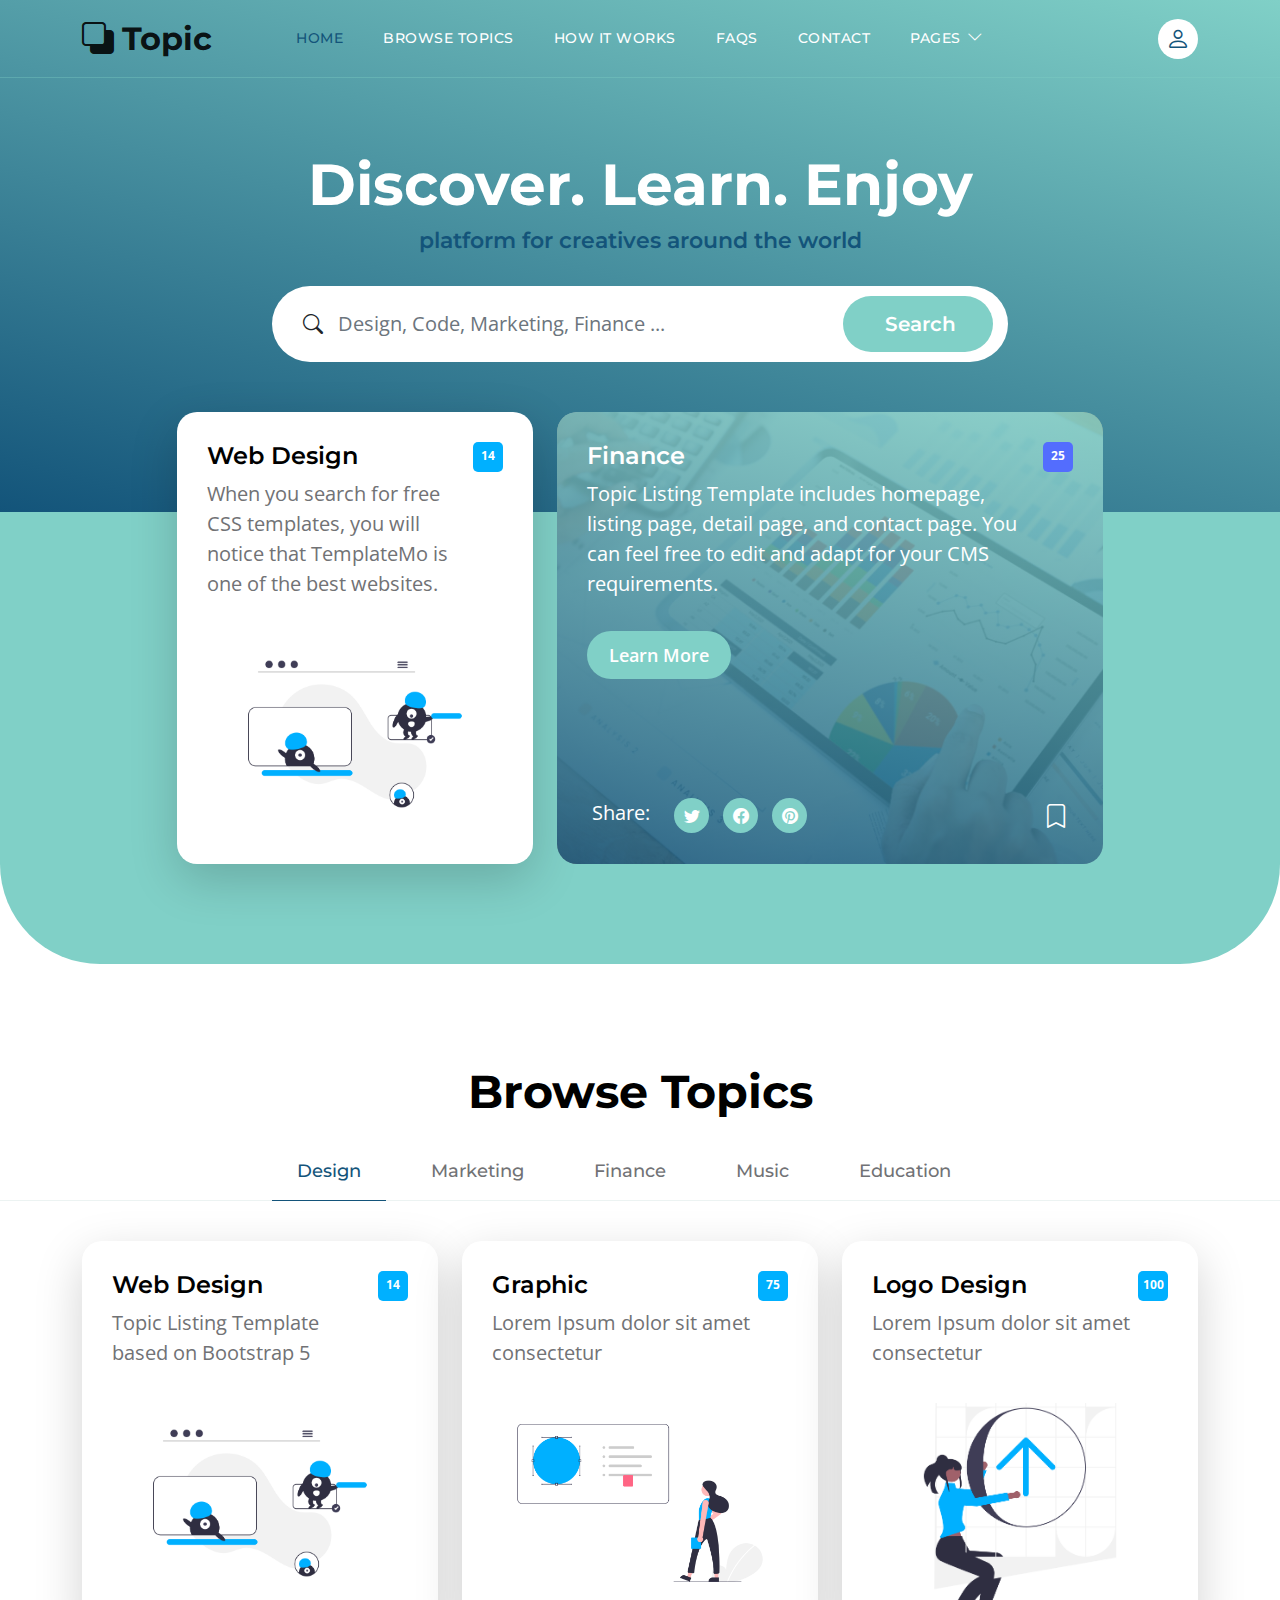
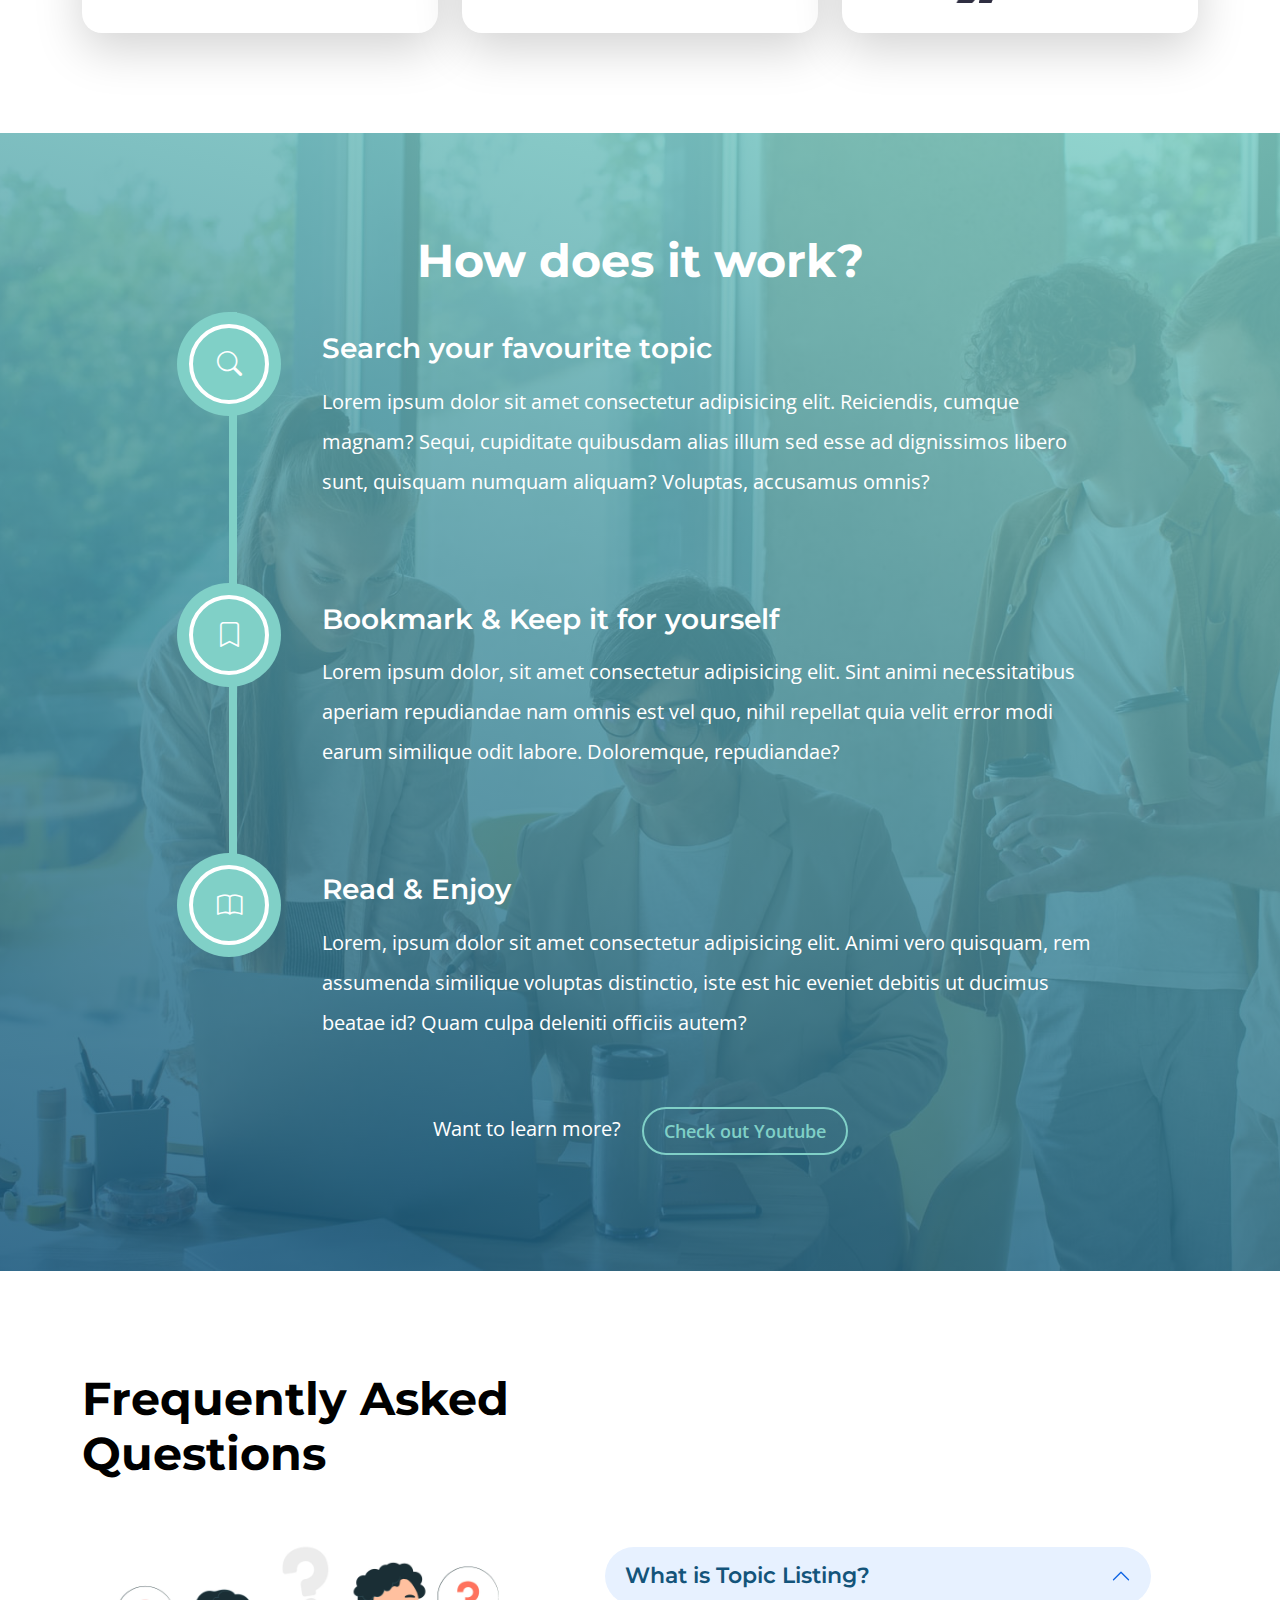
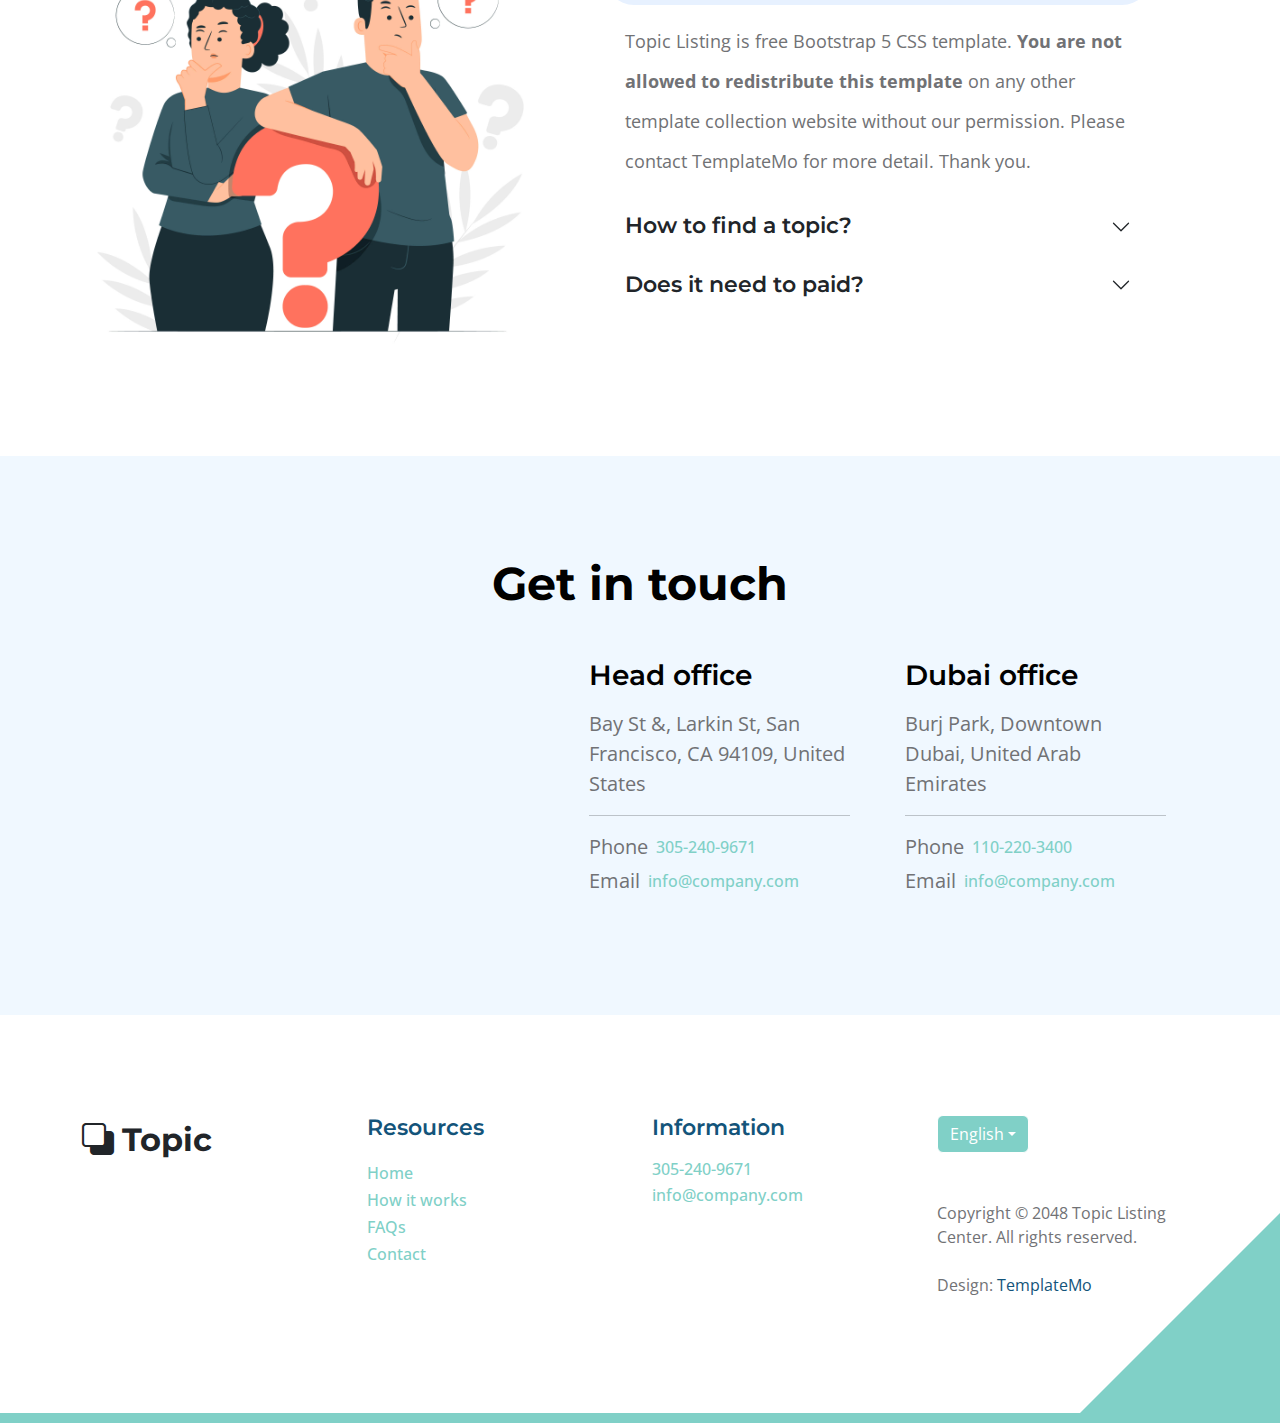
==== files/index.html @ 242c5dce "Add files via upload" ====
<!doctype html>
<html lang="en">
    <head>
        <meta charset="utf-8">
        <meta name="viewport" content="width=device-width, initial-scale=1">

        <meta name="description" content="">
        <meta name="author" content="">

        <title>Topic Listing Bootstrap 5 Template</title>

        <!-- CSS FILES -->        
        <link rel="preconnect" href="https://fonts.googleapis.com">
        
        <link rel="preconnect" href="https://fonts.gstatic.com" crossorigin>

        <link href="https://fonts.googleapis.com/css2?family=Montserrat:wght@500;600;700&family=Open+Sans&display=swap" rel="stylesheet">
                        
        <link href="css/bootstrap.min.css" rel="stylesheet">

        <link href="css/bootstrap-icons.css" rel="stylesheet">

        <link href="css/templatemo-topic-listing.css" rel="stylesheet">      
<!--

TemplateMo 590 topic listing

https://templatemo.com/tm-590-topic-listing

-->
    </head>
    
    <body id="top">

        <main>

            <nav class="navbar navbar-expand-lg">
                <div class="container">
                    <a class="navbar-brand" href="index.html">
                        <i class="bi-back"></i>
                        <span>Topic</span>
                    </a>

                    <div class="d-lg-none ms-auto me-4">
                        <a href="#top" class="navbar-icon bi-person smoothscroll"></a>
                    </div>
    
                    <button class="navbar-toggler" type="button" data-bs-toggle="collapse" data-bs-target="#navbarNav" aria-controls="navbarNav" aria-expanded="false" aria-label="Toggle navigation">
                        <span class="navbar-toggler-icon"></span>
                    </button>
    
                    <div class="collapse navbar-collapse" id="navbarNav">
                        <ul class="navbar-nav ms-lg-5 me-lg-auto">
                            <li class="nav-item">
                                <a class="nav-link click-scroll" href="#section_1">Home</a>
                            </li>

                            <li class="nav-item">
                                <a class="nav-link click-scroll" href="#section_2">Browse Topics</a>
                            </li>
    
                            <li class="nav-item">
                                <a class="nav-link click-scroll" href="#section_3">How it works</a>
                            </li>

                            <li class="nav-item">
                                <a class="nav-link click-scroll" href="#section_4">FAQs</a>
                            </li>
    
                            <li class="nav-item">
                                <a class="nav-link click-scroll" href="#section_5">Contact</a>
                            </li>

                            <li class="nav-item dropdown">
                                <a class="nav-link dropdown-toggle" href="#" id="navbarLightDropdownMenuLink" role="button" data-bs-toggle="dropdown" aria-expanded="false">Pages</a>

                                <ul class="dropdown-menu dropdown-menu-light" aria-labelledby="navbarLightDropdownMenuLink">
                                    <li><a class="dropdown-item" href="topics-listing.html">Topics Listing</a></li>

                                    <li><a class="dropdown-item" href="contact.html">Contact Form</a></li>
                                </ul>
                            </li>
                        </ul>

                        <div class="d-none d-lg-block">
                            <a href="#top" class="navbar-icon bi-person smoothscroll"></a>
                        </div>
                    </div>
                </div>
            </nav>
            

            <section class="hero-section d-flex justify-content-center align-items-center" id="section_1">
                <div class="container">
                    <div class="row">

                        <div class="col-lg-8 col-12 mx-auto">
                            <h1 class="text-white text-center">Discover. Learn. Enjoy</h1>

                            <h6 class="text-center">platform for creatives around the world</h6>

                            <form method="get" class="custom-form mt-4 pt-2 mb-lg-0 mb-5" role="search">
                                <div class="input-group input-group-lg">
                                    <span class="input-group-text bi-search" id="basic-addon1">
                                        
                                    </span>

                                    <input name="keyword" type="search" class="form-control" id="keyword" placeholder="Design, Code, Marketing, Finance ..." aria-label="Search">

                                    <button type="submit" class="form-control">Search</button>
                                </div>
                            </form>
                        </div>

                    </div>
                </div>
            </section>


            <section class="featured-section">
                <div class="container">
                    <div class="row justify-content-center">

                        <div class="col-lg-4 col-12 mb-4 mb-lg-0">
                            <div class="custom-block bg-white shadow-lg">
                                <a href="topics-detail.html">
                                    <div class="d-flex">
                                        <div>
                                            <h5 class="mb-2">Web Design</h5>

                                            <p class="mb-0">When you search for free CSS templates, you will notice that TemplateMo is one of the best websites.</p>
                                        </div>

                                        <span class="badge bg-design rounded-pill ms-auto">14</span>
                                    </div>

                                    <img src="images/topics/undraw_Remote_design_team_re_urdx.png" class="custom-block-image img-fluid" alt="">
                                </a>
                            </div>
                        </div>

                        <div class="col-lg-6 col-12">
                            <div class="custom-block custom-block-overlay">
                                <div class="d-flex flex-column h-100">
                                    <img src="images/businesswoman-using-tablet-analysis.jpg" class="custom-block-image img-fluid" alt="">

                                    <div class="custom-block-overlay-text d-flex">
                                        <div>
                                            <h5 class="text-white mb-2">Finance</h5>

                                            <p class="text-white">Topic Listing Template includes homepage, listing page, detail page, and contact page. You can feel free to edit and adapt for your CMS requirements.</p>

                                            <a href="topics-detail.html" class="btn custom-btn mt-2 mt-lg-3">Learn More</a>
                                        </div>

                                        <span class="badge bg-finance rounded-pill ms-auto">25</span>
                                    </div>

                                    <div class="social-share d-flex">
                                        <p class="text-white me-4">Share:</p>

                                        <ul class="social-icon">
                                            <li class="social-icon-item">
                                                <a href="#" class="social-icon-link bi-twitter"></a>
                                            </li>

                                            <li class="social-icon-item">
                                                <a href="#" class="social-icon-link bi-facebook"></a>
                                            </li>

                                            <li class="social-icon-item">
                                                <a href="#" class="social-icon-link bi-pinterest"></a>
                                            </li>
                                        </ul>

                                        <a href="#" class="custom-icon bi-bookmark ms-auto"></a>
                                    </div>

                                    <div class="section-overlay"></div>
                                </div>
                            </div>
                        </div>

                    </div>
                </div>
            </section>


            <section class="explore-section section-padding" id="section_2">
                <div class="container">
                    <div class="row">

                        <div class="col-12 text-center">
                            <h2 class="mb-4">Browse Topics</h1>
                        </div>

                    </div>
                </div>

                <div class="container-fluid">
                    <div class="row">
                        <ul class="nav nav-tabs" id="myTab" role="tablist">
                            <li class="nav-item" role="presentation">
                                <button class="nav-link active" id="design-tab" data-bs-toggle="tab" data-bs-target="#design-tab-pane" type="button" role="tab" aria-controls="design-tab-pane" aria-selected="true">Design</button>
                            </li>

                            <li class="nav-item" role="presentation">
                                <button class="nav-link" id="marketing-tab" data-bs-toggle="tab" data-bs-target="#marketing-tab-pane" type="button" role="tab" aria-controls="marketing-tab-pane" aria-selected="false">Marketing</button>
                            </li>

                            <li class="nav-item" role="presentation">
                                <button class="nav-link" id="finance-tab" data-bs-toggle="tab" data-bs-target="#finance-tab-pane" type="button" role="tab" aria-controls="finance-tab-pane" aria-selected="false">Finance</button>
                            </li>

                            <li class="nav-item" role="presentation">
                                <button class="nav-link" id="music-tab" data-bs-toggle="tab" data-bs-target="#music-tab-pane" type="button" role="tab" aria-controls="music-tab-pane" aria-selected="false">Music</button>
                            </li>

                            <li class="nav-item" role="presentation">
                                <button class="nav-link" id="education-tab" data-bs-toggle="tab" data-bs-target="#education-tab-pane" type="button" role="tab" aria-controls="education-tab-pane" aria-selected="false">Education</button>
                            </li>
                        </ul>
                    </div>
                </div>

                <div class="container">
                    <div class="row">

                        <div class="col-12">
                            <div class="tab-content" id="myTabContent">
                                <div class="tab-pane fade show active" id="design-tab-pane" role="tabpanel" aria-labelledby="design-tab" tabindex="0">
                                    <div class="row">
                                        <div class="col-lg-4 col-md-6 col-12 mb-4 mb-lg-0">
                                            <div class="custom-block bg-white shadow-lg">
                                                <a href="topics-detail.html">
                                                    <div class="d-flex">
                                                        <div>
                                                            <h5 class="mb-2">Web Design</h5>

                                                            <p class="mb-0">Topic Listing Template based on Bootstrap 5</p>
                                                        </div>

                                                        <span class="badge bg-design rounded-pill ms-auto">14</span>
                                                    </div>

                                                    <img src="images/topics/undraw_Remote_design_team_re_urdx.png" class="custom-block-image img-fluid" alt="">
                                                </a>
                                            </div>
                                        </div>

                                        <div class="col-lg-4 col-md-6 col-12 mb-4 mb-lg-0">
                                            <div class="custom-block bg-white shadow-lg">
                                                <a href="topics-detail.html">
                                                    <div class="d-flex">
                                                        <div>
                                                            <h5 class="mb-2">Graphic</h5>

                                                                <p class="mb-0">Lorem Ipsum dolor sit amet consectetur</p>
                                                        </div>

                                                        <span class="badge bg-design rounded-pill ms-auto">75</span>
                                                    </div>

                                                    <img src="images/topics/undraw_Redesign_feedback_re_jvm0.png" class="custom-block-image img-fluid" alt="">
                                                </a>
                                            </div>
                                        </div>

                                        <div class="col-lg-4 col-md-6 col-12">
                                            <div class="custom-block bg-white shadow-lg">
                                                <a href="topics-detail.html">
                                                    <div class="d-flex">
                                                        <div>
                                                            <h5 class="mb-2">Logo Design</h5>

                                                                <p class="mb-0">Lorem Ipsum dolor sit amet consectetur</p>
                                                        </div>

                                                        <span class="badge bg-design rounded-pill ms-auto">100</span>
                                                    </div>

                                                    <img src="images/topics/colleagues-working-cozy-office-medium-shot.png" class="custom-block-image img-fluid" alt="">
                                                </a>
                                            </div>
                                        </div>
                                    </div>
                                </div>

                                <div class="tab-pane fade" id="marketing-tab-pane" role="tabpanel" aria-labelledby="marketing-tab" tabindex="0">
                                    <div class="row">
                                        <div class="col-lg-4 col-md-6 col-12 mb-4 mb-lg-3">
                                                <div class="custom-block bg-white shadow-lg">
                                                    <a href="topics-detail.html">
                                                        <div class="d-flex">
                                                            <div>
                                                                <h5 class="mb-2">Advertising</h5>

                                                                <p class="mb-0">Lorem Ipsum dolor sit amet consectetur</p>
                                                            </div>

                                                            <span class="badge bg-advertising rounded-pill ms-auto">30</span>
                                                        </div>

                                                        <img src="images/topics/undraw_online_ad_re_ol62.png" class="custom-block-image img-fluid" alt="">
                                                    </a>
                                                </div>
                                            </div>

                                            <div class="col-lg-4 col-md-6 col-12 mb-4 mb-lg-3">
                                                <div class="custom-block bg-white shadow-lg">
                                                    <a href="topics-detail.html">
                                                        <div class="d-flex">
                                                            <div>
                                                                <h5 class="mb-2">Video Content</h5>

                                                                <p class="mb-0">Lorem Ipsum dolor sit amet consectetur</p>
                                                            </div>

                                                            <span class="badge bg-advertising rounded-pill ms-auto">65</span>
                                                        </div>

                                                        <img src="images/topics/undraw_Group_video_re_btu7.png" class="custom-block-image img-fluid" alt="">
                                                    </a>
                                                </div>
                                            </div>

                                            <div class="col-lg-4 col-md-6 col-12">
                                                <div class="custom-block bg-white shadow-lg">
                                                    <a href="topics-detail.html">
                                                        <div class="d-flex">
                                                            <div>
                                                                <h5 class="mb-2">Viral Tweet</h5>

                                                                <p class="mb-0">Lorem Ipsum dolor sit amet consectetur</p>
                                                            </div>

                                                            <span class="badge bg-advertising rounded-pill ms-auto">50</span>
                                                        </div>

                                                        <img src="images/topics/undraw_viral_tweet_gndb.png" class="custom-block-image img-fluid" alt="">
                                                    </a>
                                                </div>
                                            </div>
                                        </div>
                                  </div>

                                <div class="tab-pane fade" id="finance-tab-pane" role="tabpanel" aria-labelledby="finance-tab" tabindex="0">   <div class="row">
                                        <div class="col-lg-6 col-md-6 col-12 mb-4 mb-lg-0">
                                            <div class="custom-block bg-white shadow-lg">
                                                <a href="topics-detail.html">
                                                    <div class="d-flex">
                                                        <div>
                                                            <h5 class="mb-2">Investment</h5>

                                                            <p class="mb-0">Lorem Ipsum dolor sit amet consectetur</p>
                                                        </div>

                                                        <span class="badge bg-finance rounded-pill ms-auto">30</span>
                                                    </div>

                                                    <img src="images/topics/undraw_Finance_re_gnv2.png" class="custom-block-image img-fluid" alt="">
                                                </a>
                                            </div>
                                        </div>

                                        <div class="col-lg-6 col-md-6 col-12">
                                            <div class="custom-block custom-block-overlay">
                                                <div class="d-flex flex-column h-100">
                                                    <img src="images/businesswoman-using-tablet-analysis-graph-company-finance-strategy-statistics-success-concept-planning-future-office-room.jpg" class="custom-block-image img-fluid" alt="">

                                                    <div class="custom-block-overlay-text d-flex">
                                                        <div>
                                                            <h5 class="text-white mb-2">Finance</h5>

                                                            <p class="text-white">Lorem ipsum dolor, sit amet consectetur adipisicing elit. Sint animi necessitatibus aperiam repudiandae nam omnis</p>

                                                            <a href="topics-detail.html" class="btn custom-btn mt-2 mt-lg-3">Learn More</a>
                                                        </div>

                                                        <span class="badge bg-finance rounded-pill ms-auto">25</span>
                                                    </div>

                                                    <div class="social-share d-flex">
                                                        <p class="text-white me-4">Share:</p>

                                                        <ul class="social-icon">
                                                            <li class="social-icon-item">
                                                                <a href="#" class="social-icon-link bi-twitter"></a>
                                                            </li>

                                                            <li class="social-icon-item">
                                                                <a href="#" class="social-icon-link bi-facebook"></a>
                                                            </li>

                                                            <li class="social-icon-item">
                                                                <a href="#" class="social-icon-link bi-pinterest"></a>
                                                            </li>
                                                        </ul>

                                                        <a href="#" class="custom-icon bi-bookmark ms-auto"></a>
                                                    </div>

                                                    <div class="section-overlay"></div>
                                                </div>
                                            </div>
                                        </div>
                                    </div>
                                </div>

                                <div class="tab-pane fade" id="music-tab-pane" role="tabpanel" aria-labelledby="music-tab" tabindex="0">
                                    <div class="row">
                                        <div class="col-lg-4 col-md-6 col-12 mb-4 mb-lg-3">
                                            <div class="custom-block bg-white shadow-lg">
                                                <a href="topics-detail.html">
                                                    <div class="d-flex">
                                                        <div>
                                                            <h5 class="mb-2">Composing Song</h5>

                                                            <p class="mb-0">Lorem Ipsum dolor sit amet consectetur</p>
                                                        </div>

                                                        <span class="badge bg-music rounded-pill ms-auto">45</span>
                                                    </div>

                                                    <img src="images/topics/undraw_Compose_music_re_wpiw.png" class="custom-block-image img-fluid" alt="">
                                                </a>
                                            </div>
                                        </div>

                                        <div class="col-lg-4 col-md-6 col-12 mb-4 mb-lg-3">
                                            <div class="custom-block bg-white shadow-lg">
                                                <a href="topics-detail.html">
                                                    <div class="d-flex">
                                                        <div>
                                                            <h5 class="mb-2">Online Music</h5>

                                                            <p class="mb-0">Lorem Ipsum dolor sit amet consectetur</p>
                                                        </div>

                                                        <span class="badge bg-music rounded-pill ms-auto">45</span>
                                                    </div>

                                                    <img src="images/topics/undraw_happy_music_g6wc.png" class="custom-block-image img-fluid" alt="">
                                                </a>
                                            </div>
                                        </div>

                                        <div class="col-lg-4 col-md-6 col-12">
                                            <div class="custom-block bg-white shadow-lg">
                                                <a href="topics-detail.html">
                                                    <div class="d-flex">
                                                        <div>
                                                            <h5 class="mb-2">Podcast</h5>

                                                            <p class="mb-0">Lorem Ipsum dolor sit amet consectetur</p>
                                                        </div>

                                                        <span class="badge bg-music rounded-pill ms-auto">20</span>
                                                    </div>

                                                    <img src="images/topics/undraw_Podcast_audience_re_4i5q.png" class="custom-block-image img-fluid" alt="">
                                                </a>
                                            </div>
                                        </div>
                                    </div>
                                </div>

                                <div class="tab-pane fade" id="education-tab-pane" role="tabpanel" aria-labelledby="education-tab" tabindex="0">
                                    <div class="row">
                                        <div class="col-lg-6 col-md-6 col-12 mb-4 mb-lg-3">
                                            <div class="custom-block bg-white shadow-lg">
                                                <a href="topics-detail.html">
                                                    <div class="d-flex">
                                                        <div>
                                                            <h5 class="mb-2">Graduation</h5>

                                                            <p class="mb-0">Lorem Ipsum dolor sit amet consectetur</p>
                                                        </div>

                                                        <span class="badge bg-education rounded-pill ms-auto">80</span>
                                                    </div>

                                                    <img src="images/topics/undraw_Graduation_re_gthn.png" class="custom-block-image img-fluid" alt="">
                                                </a>
                                            </div>
                                        </div>

                                        <div class="col-lg-6 col-md-6 col-12">
                                            <div class="custom-block bg-white shadow-lg">
                                                <a href="topics-detail.html">
                                                    <div class="d-flex">
                                                        <div>
                                                            <h5 class="mb-2">Educator</h5>

                                                            <p class="mb-0">Lorem Ipsum dolor sit amet consectetur</p>
                                                        </div>

                                                        <span class="badge bg-education rounded-pill ms-auto">75</span>
                                                    </div>

                                                    <img src="images/topics/undraw_Educator_re_ju47.png" class="custom-block-image img-fluid" alt="">
                                                </a>
                                            </div>
                                        </div>
                                    </div>
                                </div>
                            </div>

                    </div>
                </div>
            </section>


            <section class="timeline-section section-padding" id="section_3">
                <div class="section-overlay"></div>

                <div class="container">
                    <div class="row">

                        <div class="col-12 text-center">
                            <h2 class="text-white mb-4">How does it work?</h1>
                        </div>

                        <div class="col-lg-10 col-12 mx-auto">
                            <div class="timeline-container">
                                <ul class="vertical-scrollable-timeline" id="vertical-scrollable-timeline">
                                    <div class="list-progress">
                                        <div class="inner"></div>
                                    </div>

                                    <li>
                                        <h4 class="text-white mb-3">Search your favourite topic</h4>

                                        <p class="text-white">Lorem ipsum dolor sit amet consectetur adipisicing elit. Reiciendis, cumque magnam? Sequi, cupiditate quibusdam alias illum sed esse ad dignissimos libero sunt, quisquam numquam aliquam? Voluptas, accusamus omnis?</p>

                                        <div class="icon-holder">
                                          <i class="bi-search"></i>
                                        </div>
                                    </li>
                                    
                                    <li>
                                        <h4 class="text-white mb-3">Bookmark &amp; Keep it for yourself</h4>

                                        <p class="text-white">Lorem ipsum dolor, sit amet consectetur adipisicing elit. Sint animi necessitatibus aperiam repudiandae nam omnis est vel quo, nihil repellat quia velit error modi earum similique odit labore. Doloremque, repudiandae?</p>

                                        <div class="icon-holder">
                                          <i class="bi-bookmark"></i>
                                        </div>
                                    </li>

                                    <li>
                                        <h4 class="text-white mb-3">Read &amp; Enjoy</h4>

                                        <p class="text-white">Lorem, ipsum dolor sit amet consectetur adipisicing elit. Animi vero quisquam, rem assumenda similique voluptas distinctio, iste est hic eveniet debitis ut ducimus beatae id? Quam culpa deleniti officiis autem?</p>

                                        <div class="icon-holder">
                                          <i class="bi-book"></i>
                                        </div>
                                    </li>
                                </ul>
                            </div>
                        </div>

                        <div class="col-12 text-center mt-5">
                            <p class="text-white">
                                Want to learn more?
                                <a href="#" class="btn custom-btn custom-border-btn ms-3">Check out Youtube</a>
                            </p>
                        </div>
                    </div>
                </div>
            </section>


            <section class="faq-section section-padding" id="section_4">
                <div class="container">
                    <div class="row">

                        <div class="col-lg-6 col-12">
                            <h2 class="mb-4">Frequently Asked Questions</h2>
                        </div>

                        <div class="clearfix"></div>

                        <div class="col-lg-5 col-12">
                            <img src="images/faq_graphic.jpg" class="img-fluid" alt="FAQs">
                        </div>

                        <div class="col-lg-6 col-12 m-auto">
                            <div class="accordion" id="accordionExample">
                                <div class="accordion-item">
                                    <h2 class="accordion-header" id="headingOne">
                                        <button class="accordion-button" type="button" data-bs-toggle="collapse" data-bs-target="#collapseOne" aria-expanded="true" aria-controls="collapseOne">
                                        What is Topic Listing?
                                        </button>
                                    </h2>

                                    <div id="collapseOne" class="accordion-collapse collapse show" aria-labelledby="headingOne" data-bs-parent="#accordionExample">
                                        <div class="accordion-body">
                                            Topic Listing is free Bootstrap 5 CSS template. <strong>You are not allowed to redistribute this template</strong> on any other template collection website without our permission. Please contact TemplateMo for more detail. Thank you.
                                        </div>
                                    </div>
                                </div>

                                <div class="accordion-item">
                                    <h2 class="accordion-header" id="headingTwo">
                                        <button class="accordion-button collapsed" type="button" data-bs-toggle="collapse" data-bs-target="#collapseTwo" aria-expanded="false" aria-controls="collapseTwo">
                                        How to find a topic?
                                    </button>
                                    </h2>

                                    <div id="collapseTwo" class="accordion-collapse collapse" aria-labelledby="headingTwo" data-bs-parent="#accordionExample">
                                        <div class="accordion-body">
                                            You can search on Google with <strong>keywords</strong> such as templatemo portfolio, templatemo one-page layouts, photography, digital marketing, etc.
                                        </div>
                                    </div>
                                </div>

                                <div class="accordion-item">
                                    <h2 class="accordion-header" id="headingThree">
                                        <button class="accordion-button collapsed" type="button" data-bs-toggle="collapse" data-bs-target="#collapseThree" aria-expanded="false" aria-controls="collapseThree">
                                        Does it need to paid?
                                    </button>
                                    </h2>

                                    <div id="collapseThree" class="accordion-collapse collapse" aria-labelledby="headingThree" data-bs-parent="#accordionExample">
                                        <div class="accordion-body">
                                            You can modify any of this with custom CSS or overriding our default variables. It's also worth noting that just about any HTML can go within the <code>.accordion-body</code>, though the transition does limit overflow.
                                        </div>
                                    </div>
                                </div>
                            </div>
                        </div>

                    </div>
                </div>
            </section>


            <section class="contact-section section-padding section-bg" id="section_5">
                <div class="container">
                    <div class="row">

                        <div class="col-lg-12 col-12 text-center">
                            <h2 class="mb-5">Get in touch</h2>
                        </div>

                        <div class="col-lg-5 col-12 mb-4 mb-lg-0">
                            <iframe class="google-map" src="https://www.google.com/maps/embed?pb=!1m18!1m12!1m3!1d2595.065641062665!2d-122.4230416990949!3d37.80335401520422!2m3!1f0!2f0!3f0!3m2!1i1024!2i768!4f13.1!3m3!1m2!1s0x80858127459fabad%3A0x808ba520e5e9edb7!2sFrancisco%20Park!5e1!3m2!1sen!2sth!4v1684340239744!5m2!1sen!2sth" width="100%" height="250" style="border:0;" allowfullscreen="" loading="lazy" referrerpolicy="no-referrer-when-downgrade"></iframe>
                        </div>

                        <div class="col-lg-3 col-md-6 col-12 mb-3 mb-lg- mb-md-0 ms-auto">
                            <h4 class="mb-3">Head office</h4>

                            <p>Bay St &amp;, Larkin St, San Francisco, CA 94109, United States</p>

                            <hr>

                            <p class="d-flex align-items-center mb-1">
                                <span class="me-2">Phone</span>

                                <a href="tel: 305-240-9671" class="site-footer-link">
                                    305-240-9671
                                </a>
                            </p>

                            <p class="d-flex align-items-center">
                                <span class="me-2">Email</span>

                                <a href="mailto:info@company.com" class="site-footer-link">
                                    info@company.com
                                </a>
                            </p>
                        </div>

                        <div class="col-lg-3 col-md-6 col-12 mx-auto">
                            <h4 class="mb-3">Dubai office</h4>

                            <p>Burj Park, Downtown Dubai, United Arab Emirates</p>

                            <hr>

                            <p class="d-flex align-items-center mb-1">
                                <span class="me-2">Phone</span>

                                <a href="tel: 110-220-3400" class="site-footer-link">
                                    110-220-3400
                                </a>
                            </p>

                            <p class="d-flex align-items-center">
                                <span class="me-2">Email</span>

                                <a href="mailto:info@company.com" class="site-footer-link">
                                    info@company.com
                                </a>
                            </p>
                        </div>

                    </div>
                </div>
            </section>
        </main>

<footer class="site-footer section-padding">
            <div class="container">
                <div class="row">

                    <div class="col-lg-3 col-12 mb-4 pb-2">
                        <a class="navbar-brand mb-2" href="index.html">
                            <i class="bi-back"></i>
                            <span>Topic</span>
                        </a>
                    </div>

                    <div class="col-lg-3 col-md-4 col-6">
                        <h6 class="site-footer-title mb-3">Resources</h6>

                        <ul class="site-footer-links">
                            <li class="site-footer-link-item">
                                <a href="#" class="site-footer-link">Home</a>
                            </li>

                            <li class="site-footer-link-item">
                                <a href="#" class="site-footer-link">How it works</a>
                            </li>

                            <li class="site-footer-link-item">
                                <a href="#" class="site-footer-link">FAQs</a>
                            </li>

                            <li class="site-footer-link-item">
                                <a href="#" class="site-footer-link">Contact</a>
                            </li>
                        </ul>
                    </div>

                    <div class="col-lg-3 col-md-4 col-6 mb-4 mb-lg-0">
                        <h6 class="site-footer-title mb-3">Information</h6>

                        <p class="text-white d-flex mb-1">
                            <a href="tel: 305-240-9671" class="site-footer-link">
                                305-240-9671
                            </a>
                        </p>

                        <p class="text-white d-flex">
                            <a href="mailto:info@company.com" class="site-footer-link">
                                info@company.com
                            </a>
                        </p>
                    </div>

                    <div class="col-lg-3 col-md-4 col-12 mt-4 mt-lg-0 ms-auto">
                        <div class="dropdown">
                            <button class="btn btn-secondary dropdown-toggle" type="button" data-bs-toggle="dropdown" aria-expanded="false">
                            English</button>

                            <ul class="dropdown-menu">
                                <li><button class="dropdown-item" type="button">Thai</button></li>

                                <li><button class="dropdown-item" type="button">Myanmar</button></li>

                                <li><button class="dropdown-item" type="button">Arabic</button></li>
                            </ul>
                        </div>

                        <p class="copyright-text mt-lg-5 mt-4">Copyright © 2048 Topic Listing Center. All rights reserved.
                        <br><br>Design: <a rel="nofollow" href="https://templatemo.com" target="_blank">TemplateMo</a></p>
                        
                    </div>

                </div>
            </div>
        </footer>


        <!-- JAVASCRIPT FILES -->
        <script src="js/jquery.min.js"></script>
        <script src="js/bootstrap.bundle.min.js"></script>
        <script src="js/jquery.sticky.js"></script>
        <script src="js/click-scroll.js"></script>
        <script src="js/custom.js"></script>

    </body>
</html>
---- files/css/templatemo-topic-listing.css ----
/*

TemplateMo 590 topic listing

https://templatemo.com/tm-590-topic-listing

*/

/*---------------------------------------
  CUSTOM PROPERTIES ( VARIABLES )             
-----------------------------------------*/
:root {
  --white-color:                  #ffffff;
  --primary-color:                #13547a;
  --secondary-color:              #80d0c7;
  --section-bg-color:             #f0f8ff;
  --custom-btn-bg-color:          #80d0c7;
  --custom-btn-bg-hover-color:    #13547a;
  --dark-color:                   #000000;
  --p-color:                      #717275;
  --border-color:                 #7fffd4;
  --link-hover-color:             #13547a;

  --body-font-family:             'Open Sans', sans-serif;
  --title-font-family:            'Montserrat', sans-serif;

  --h1-font-size:                 58px;
  --h2-font-size:                 46px;
  --h3-font-size:                 32px;
  --h4-font-size:                 28px;
  --h5-font-size:                 24px;
  --h6-font-size:                 22px;
  --p-font-size:                  20px;
  --menu-font-size:               14px;
  --btn-font-size:                18px;
  --copyright-font-size:          16px;

  --border-radius-large:          100px;
  --border-radius-medium:         20px;
  --border-radius-small:          10px;

  --font-weight-normal:           400;
  --font-weight-medium:           500;
  --font-weight-semibold:         600;
  --font-weight-bold:             700;
}

body {
  background-color: var(--white-color);
  font-family: var(--body-font-family); 
}


/*---------------------------------------
  TYPOGRAPHY               
-----------------------------------------*/

h2,
h3,
h4,
h5,
h6 {
  color: var(--dark-color);
}

h1,
h2,
h3,
h4,
h5,
h6 {
  font-family: var(--title-font-family); 
  font-weight: var(--font-weight-semibold);
}

h1 {
  font-size: var(--h1-font-size);
  font-weight: var(--font-weight-bold);
}

h2 {
  font-size: var(--h2-font-size);
  font-weight: var(--font-weight-bold);
}

h3 {
  font-size: var(--h3-font-size);
}

h4 {
  font-size: var(--h4-font-size);
}

h5 {
  font-size: var(--h5-font-size);
}

h6 {
  color: var(--primary-color);
  font-size: var(--h6-font-size);
}

p {
  color: var(--p-color);
  font-size: var(--p-font-size);
  font-weight: var(--font-weight-normal);
}

ul li {
  color: var(--p-color);
  font-size: var(--p-font-size);
  font-weight: var(--font-weight-normal);
}

a, 
button {
  touch-action: manipulation;
  transition: all 0.3s;
}

a {
  display: inline-block;
  color: var(--primary-color);
  text-decoration: none;
}

a:hover {
  color: var(--link-hover-color);
}

b,
strong {
  font-weight: var(--font-weight-bold);
}


/*---------------------------------------
  SECTION               
-----------------------------------------*/
.section-padding {
  padding-top: 100px;
  padding-bottom: 100px;
}

.section-bg {
  background-color: var(--section-bg-color);
}

.section-overlay {
  background-image: linear-gradient(15deg, #13547a 0%, #80d0c7 100%);
  position: absolute;
  top: 0;
  left: 0;
  pointer-events: none;
  width: 100%;
  height: 100%;
  opacity: 0.85;
}

.section-overlay + .container {
  position: relative;
}

.tab-content {
  background-color: var(--white-color);
  border-radius: var(--border-radius-medium);
}

.nav-tabs {
  border-bottom: 1px solid #ecf3f2;
  margin-bottom: 40px;
  justify-content: center;
}

.nav-tabs .nav-link {
  border-radius: 0;
  border-top: 0;
  border-right: 0;
  border-left: 0;
  color: var(--p-color);
  font-family: var(--title-font-family);
  font-size: var(--btn-font-size);
  font-weight: var(--font-weight-medium);
  padding: 15px 25px;
  transition: all 0.3s;
}

.nav-tabs .nav-link:first-child {
  margin-right: 20px;
}

.nav-tabs .nav-item.show .nav-link, 
.nav-tabs .nav-link.active,
.nav-tabs .nav-link:focus, 
.nav-tabs .nav-link:hover {
  border-bottom-color: var(--primary-color);
  color: var(--primary-color);
}


/*---------------------------------------
  CUSTOM ICON COLOR               
-----------------------------------------*/
.custom-icon {
  color: var(--secondary-color);
}


/*---------------------------------------
  CUSTOM BUTTON               
-----------------------------------------*/
.custom-btn {
  background: var(--custom-btn-bg-color);
  border: 2px solid transparent;
  border-radius: var(--border-radius-large);
  color: var(--white-color);
  font-size: var(--btn-font-size);
  font-weight: var(--font-weight-semibold);
  line-height: normal;
  transition: all 0.3s;
  padding: 10px 20px;
}

.custom-btn:hover {
  background: var(--custom-btn-bg-hover-color);
  color: var(--white-color);
}

.custom-border-btn {
  background: transparent;
  border: 2px solid var(--custom-btn-bg-color);
  color: var(--custom-btn-bg-color);
}

.custom-border-btn:hover {
  background: var(--custom-btn-bg-color);
  border-color: transparent;
  color: var(--white-color);
}

.custom-btn-bg-white {
  border-color: var(--white-color);
  color: var(--white-color);
}


/*---------------------------------------
  SITE HEADER              
-----------------------------------------*/
.site-header {
  background-image: linear-gradient(15deg, #13547a 0%, #80d0c7 100%);
  padding-top: 150px;
  padding-bottom: 80px;
}

.site-header .container {
  height: 100%;
}

.breadcrumb-item+.breadcrumb-item::before,
.breadcrumb-item a:hover,
.breadcrumb-item.active {
  color: var(--white-color);
}

.site-header .custom-icon {
  color: var(--white-color);
  font-size: var(--h4-font-size);
}

.site-header .custom-icon:hover {
  color: var(--secondary-color);
}


/*---------------------------------------
  NAVIGATION              
-----------------------------------------*/
.sticky-wrapper {
  position: absolute;
  top: 0;
  right: 0;
  left: 0;
}

.sticky-wrapper.is-sticky .navbar {
  background-color: var(--secondary-color);
}

.navbar {
  background: transparent;
  border-bottom: 1px solid rgba(128, 208, 199, 0.35);
  z-index: 9;
}

.navbar-brand,
.navbar-brand:hover {
  font-size: var(--h3-font-size);
  font-weight: var(--font-weight-bold);
  display: block;
}

.navbar-brand span {
  font-family: var(--title-font-family);
}

.navbar-expand-lg .navbar-nav .nav-link {
  border-radius: var(--border-radius-large);
  margin: 10px;
  padding: 10px;
}

.navbar-nav .nav-link {
  display: inline-block;
  color: var(--white-color);
  font-family: var(--title-font-family); 
  font-size: var(--menu-font-size);
  font-weight: var(--font-weight-medium);
  text-transform: uppercase;
  letter-spacing: 0.5px;
  position: relative;
  padding-top: 15px;
  padding-bottom: 15px;
}

.navbar-nav .nav-link.active, 
.navbar-nav .nav-link:hover {
  color: var(--primary-color);
}

.navbar .dropdown-menu {
  background: var(--white-color);
  box-shadow: 0 1rem 3rem rgba(0,0,0,.175);
  border: 0;
  display: inherit;
  opacity: 0;
  min-width: 9rem;
  margin-top: 20px;
  padding: 13px 0 10px 0;
  transition: all 0.3s;
  pointer-events: none;
}

.navbar .dropdown-menu::before {
  content: "";
  width: 0;
  height: 0;
  border-left: 20px solid transparent;
  border-right: 20px solid transparent;
  border-bottom: 15px solid var(--white-color);
  position: absolute;
  top: -10px;
  left: 10px;
}

.navbar .dropdown-item {
  display: inline-block;
  color: var(--p-bg-color);
  font-family: var(--title-font-family); 
  font-size: var(--menu-font-size);
  font-weight: var(--font-weight-medium);
  text-transform: uppercase;
  letter-spacing: 0.5px;
  position: relative;
}

.navbar .dropdown-item.active, 
.navbar .dropdown-item:active,
.navbar .dropdown-item:focus, 
.navbar .dropdown-item:hover {
  background: transparent;
  color: var(--primary-color);
}

.navbar .dropdown-toggle::after {
  content: "\f282";
  display: inline-block;
  font-family: bootstrap-icons !important;
  font-size: var(--copyright-font-size);
  font-style: normal;
  font-weight: normal !important;
  font-variant: normal;
  text-transform: none;
  line-height: 1;
  vertical-align: -.125em;
  -webkit-font-smoothing: antialiased;
  -moz-osx-font-smoothing: grayscale;
  position: relative;
  left: 2px;
  border: 0;
}

@media screen and (min-width: 992px) {
  .navbar .dropdown:hover .dropdown-menu {
    opacity: 1;
    margin-top: 0;
    pointer-events: auto;
  }
}

.navbar-icon {
  background: var(--white-color);
  border-radius: var(--border-radius-large);
  display: inline-block;
  font-size: var(--h5-font-size);
  width: 40px;
  height: 40px;
  line-height: 40px;
  text-align: center;
  transition: all 0.3s ease;
}

.navbar-icon:hover {
  background: var(--primary-color);
  color: var(--white-color);
}

.navbar-toggler {
  border: 0;
  padding: 0;
  cursor: pointer;
  margin: 0;
  width: 30px;
  height: 35px;
  outline: none;
}

.navbar-toggler:focus {
  outline: none;
  box-shadow: none;
}

.navbar-toggler[aria-expanded="true"] .navbar-toggler-icon {
  background: transparent;
}

.navbar-toggler[aria-expanded="true"] .navbar-toggler-icon:before,
.navbar-toggler[aria-expanded="true"] .navbar-toggler-icon:after {
  transition: top 300ms 50ms ease, -webkit-transform 300ms 350ms ease;
  transition: top 300ms 50ms ease, transform 300ms 350ms ease;
  transition: top 300ms 50ms ease, transform 300ms 350ms ease, -webkit-transform 300ms 350ms ease;
  top: 0;
}

.navbar-toggler[aria-expanded="true"] .navbar-toggler-icon:before {
  transform: rotate(45deg);
}

.navbar-toggler[aria-expanded="true"] .navbar-toggler-icon:after {
  transform: rotate(-45deg);
}

.navbar-toggler .navbar-toggler-icon {
  background: var(--white-color);
  transition: background 10ms 300ms ease;
  display: block;
  width: 30px;
  height: 2px;
  position: relative;
}

.navbar-toggler .navbar-toggler-icon:before,
.navbar-toggler .navbar-toggler-icon:after {
  transition: top 300ms 350ms ease, -webkit-transform 300ms 50ms ease;
  transition: top 300ms 350ms ease, transform 300ms 50ms ease;
  transition: top 300ms 350ms ease, transform 300ms 50ms ease, -webkit-transform 300ms 50ms ease;
  position: absolute;
  right: 0;
  left: 0;
  background: var(--white-color);
  width: 30px;
  height: 2px;
  content: '';
}

.navbar-toggler .navbar-toggler-icon::before {
  top: -8px;
}

.navbar-toggler .navbar-toggler-icon::after {
  top: 8px;
}


/*---------------------------------------
  HERO        
-----------------------------------------*/
.hero-section {
  background-image: linear-gradient(15deg, #13547a 0%, #80d0c7 100%);
  position: relative;
  overflow: hidden;
  padding-top: 150px;
  padding-bottom: 150px;
}

.hero-section .input-group {
  background-color: var(--white-color);
  border-radius: var(--border-radius-large);
  padding: 10px 15px;
}

.hero-section .input-group-text {
  background-color: transparent;
  border: 0;
}

.hero-section input[type="search"] {
  border: 0;
  box-shadow: none;
  margin-bottom: 0;
  padding-left: 0;
}

.hero-section button[type="submit"] {
  background-color: var(--primary-color);
  border: 0;
  border-radius: var(--border-radius-large) !important;
  color: var(--white-color);
  max-width: 150px;
}


/*---------------------------------------
  TOPICS              
-----------------------------------------*/
.featured-section {
  background-color: var(--secondary-color);
  border-radius: 0 0 100px 100px;
  padding-bottom: 100px;
}

.featured-section .row {
  position: relative;
  bottom: 100px;
  margin-bottom: -100px;
}

.custom-block {
  border-radius: var(--border-radius-medium);
  position: relative;
  overflow: hidden;
  padding: 30px;
  transition: all 0.3s ease;
  height: 100%;
}

.custom-block:hover {
  background-color: var(--secondary-color);
  transform: translateY(-3px);
}

.custom-block > a {
  width: 100%;
}

.custom-block-image {
  display: block;
  width: 100%;
  height: 200px;
  object-fit: cover;
  margin-top: 35px;
}

.custom-block .rounded-pill {
  border-radius: 5px !important;
  display: flex;
  justify-content: center;
  text-align: center;
  width: 30px;
  height: 30px;
  line-height: 20px;
}

.custom-block-overlay {
  height: 100%;
  min-height: 350px;
  padding: 0;
}

.custom-block-overlay > a {
  height: 100%;
}

.custom-block-overlay .custom-block-image {
  border-radius: var(--border-radius-medium);
  display: block;
  height: 100%;
  margin-top: 0;
}

.custom-block-overlay-text {
  position: absolute;
  z-index: 2;
  top: 0;
  right: 0;
  left: 0;
  padding: 30px;
}

.social-share {
  position: absolute;
  bottom: 0;
  right: 0;
  left: 0;
  z-index: 2;
  padding: 20px 35px;
}

.social-share .bi-bookmark {
  color: var(--white-color);
  font-size: var(--h5-font-size);
}

.social-share .bi-bookmark:hover {
  color: var(--secondary-color);
}

.bg-design {
  background-color: #00B0FF;
}

.bg-graphic {
  background-color: #00BFA6;
}

.bg-advertising {
  background-color: #F50057;
}

.bg-finance {
  background-color: #536DFE;
}

.bg-music {
  background-color: #F9A826;
}

.bg-education {
  background-color: #00BFA6;
}


/*---------------------------------------
  TOPICS               
-----------------------------------------*/
.topics-detail-block {
  border-radius: var(--border-radius-medium);
  position: relative;
  overflow: hidden;
}

.topics-detail-block-image {
  display: block;
  border-radius: var(--border-radius-medium);
}

blockquote {
  background-color: var(--section-bg-color);
  border-radius: var(--border-radius-small);
  font-family: var(--title-font-family);
  font-size: var(--h4-font-size);
  font-weight: var(--font-weight-bold);
  display: inline-block;
  text-align: center;
  margin: 30px;
  padding: 40px;
}

.topics-listing-page .site-header {
  padding-bottom: 65px;
}

.custom-block-topics-listing-info {
  margin: 30px 20px 20px 30px;
}

.custom-block-topics-listing {
  height: inherit;
}

.custom-block-topics-listing .custom-block-image {
  width: 200px;
}


/*---------------------------------------
  PAGINATION              
-----------------------------------------*/
.pagination {
  margin-top: 40px;
}

.page-link {
  border: 0;
  border-radius: var(--border-radius-small);
  color: var(--p-color);
  font-family: var(--title-font-family);
  margin: 0 5px;
  padding: 10px 20px;
}

.page-link:hover,
.page-item:first-child .page-link:hover,
.page-item:last-child .page-link:hover {
  background-color: var(--secondary-color);
  color: var(--white-color);
}

.page-item:first-child .page-link {
  margin-right: 10px;
}

.page-item:first-child .page-link,
.page-item:last-child .page-link {
  background-color: var(--section-bg-color);
  border-radius: var(--border-radius-small);
}

.active>.page-link, .page-link.active {
  background-color: var(--secondary-color);
  border-color: var(--secondary-color);
}


/*---------------------------------------
  TIMELINE              
-----------------------------------------*/
.timeline-section {
  background-image: url('../images/colleagues-working-cozy-office-medium-shot.jpg');
  background-repeat: no-repeat;
  background-position: center;
  background-size: cover;
  position: relative;
}

.timeline-container .vertical-scrollable-timeline {
  list-style-type: none;
  position: relative;
  padding-left: 0;
}

.timeline-container .vertical-scrollable-timeline .list-progress {
  width: 8px;
  height: 87%;
  background-color: var(--primary-color);
  position: absolute;
  left: 52px;
  top: 0;
  overflow: hidden;
}

.timeline-container .vertical-scrollable-timeline .list-progress .inner {
  position: absolute;
  right: 0;
  bottom: 0;
  height: 100%;
  background-color: var(--secondary-color);
  width: 100%;
}

.timeline-container .vertical-scrollable-timeline li {
  position: relative;
  padding: 20px 0px 65px 145px;
}

.timeline-container .vertical-scrollable-timeline li:last-child {
  padding-bottom: 0;
}

.timeline-container .vertical-scrollable-timeline li p {
  line-height: 40px;
}

.timeline-container .vertical-scrollable-timeline li p:last-child {
  margin-bottom: 0;
}

.timeline-container .vertical-scrollable-timeline li .icon-holder {
  position: absolute;
  left: 0;
  top: 0;
  width: 104px;
  height: 104px;
  display: flex;
  justify-content: center;
  align-items: center;
  background-color: var(--secondary-color);
  border-radius: 50%;
  z-index: 1;
  transition: 0.4s all;
}

.timeline-container .vertical-scrollable-timeline li .icon-holder::before {
  content: "";
  width: 80px;
  height: 80px;
  border: 4px solid #fff;
  position: absolute;
  background-color: var(--secondary-color);
  border-radius: 50%;
  z-index: -1;
  transition: 0.4s all;
}

.timeline-container .vertical-scrollable-timeline li .icon-holder i {
  font-size: 25px;
  color: var(--white-color);
}

.timeline-container .vertical-scrollable-timeline li::before {
  content: "";
  position: absolute;
  height: 100%;
  width: 8px;
  background-color: transparent;
  left: 52px;
  z-index: 0;
}

.timeline-container .vertical-scrollable-timeline li.active .icon-holder {
  background-color: var(--primary-color);
}

.timeline-container .vertical-scrollable-timeline li.active .icon-holder::before {
  background-color: var(--primary-color);
}


/*---------------------------------------
  FAQs              
-----------------------------------------*/
.faq-section .accordion-item {
  border: 0;
}

.faq-section .accordion-button {
  font-size: var(--h6-font-size);
  font-weight: var(--font-weight-semibold);
}

.faq-section .accordion-item:first-of-type .accordion-button {
  border-radius: var(--border-radius-large);
}

.faq-section .accordion-button:not(.collapsed) {
  border-radius: var(--border-radius-large);
  box-shadow: none;
  color: var(--primary-color);
}

.faq-section .accordion-body {
  color: var(--p-color);
  font-size: var(--btn-font-size);
  line-height: 40px;
}

/*---------------------------------------
  NEWSLETTER               
-----------------------------------------*/
.newsletter-image {
  border-radius: var(--border-radius-medium);
}


/*---------------------------------------
  CONTACT               
-----------------------------------------*/
.google-map {
  border-radius: var(--border-radius-medium);
}

.contact-form .form-floating>textarea {
  border-radius: var(--border-radius-medium);
  height: 150px;
}


/*---------------------------------------
  SUBSCRIBE FORM               
-----------------------------------------*/
.subscribe-form-wrap {
  padding: 50px;
}

.subscribe-form {
  width: 95%;
}


/*---------------------------------------
  CUSTOM FORM               
-----------------------------------------*/
.custom-form .form-control {
  border-radius: var(--border-radius-large);
  color: var(--p-color);
  margin-bottom: 24px;
  padding-top: 13px;
  padding-bottom: 13px;
  padding-left: 20px;
  outline: none;
}

.form-floating>label {
  padding-left: 20px;
}

.custom-form button[type="submit"] {
  background: var(--custom-btn-bg-color);
  border: none;
  border-radius: var(--border-radius-large);
  color: var(--white-color);
  font-family: var(--title-font-family);
  font-size: var(--p-font-size);
  font-weight: var(--font-weight-semibold);
  transition: all 0.3s;
  margin-bottom: 0;
}

.custom-form button[type="submit"]:hover,
.custom-form button[type="submit"]:focus {
  background: var(--custom-btn-bg-hover-color);
  border-color: transparent;
}


/*---------------------------------------
  SITE FOOTER              
-----------------------------------------*/
.site-footer {
  border-bottom: 10px solid var(--secondary-color);
  position: relative;
}

.site-footer::after {
  content: "";
  position: absolute;
  bottom: 0;
  right: 0;
  width: 0;
  height: 0;
  border-style: solid;
  border-width: 0 0 200px 200px;
  border-color: transparent transparent var(--secondary-color) transparent;
  pointer-events: none;
}

.site-footer-title {
  color: var(--primary-color); 
}

.site-footer .dropdown-menu {
  padding: 0;
}

.site-footer .dropdown-item {
  color: var(--p-color);
  font-size: var(--menu-font-size);
  font-weight: var(--font-weight-medium);
  padding: 4px 18px;
}

.site-footer .dropdown-item:hover {
  background-color: transparent;
  color: var(--primary-color);
}

.site-footer .dropdown-menu li:first-child .dropdown-item {
  padding-top: 10px;
}

.site-footer .dropdown-menu li:last-child .dropdown-item {
  padding-bottom: 12px;
}

.site-footer .dropdown-toggle {
  background-color: var(--secondary-color);
  border-color: var(--white-color);
}

.site-footer .dropdown-toggle:hover {
  background-color: var(--primary-color);
  border-color: transparent;
}

.site-footer-links {
  padding-left: 0;
}

.site-footer-link-item {
  display: block;
  list-style: none;
  line-height: normal;
}

.site-footer-link {
  color: var(--secondary-color);
  font-size: var(--copyright-font-size);
  font-weight: var(--font-weight-medium);
  line-height: normal;
}

.copyright-text {
  font-size: var(--copyright-font-size);
}


/*---------------------------------------
  SOCIAL ICON               
-----------------------------------------*/
.social-icon {
  margin: 0;
  padding: 0;
}

.social-icon-item {
  list-style: none;
  display: inline-block;
  vertical-align: top;
}

.social-icon-link {
  background: var(--secondary-color);
  border-radius: var(--border-radius-large);
  color: var(--white-color);
  font-size: var(--copyright-font-size);
  display: block;
  margin-right: 10px;
  text-align: center;
  width: 35px;
  height: 35px;
  line-height: 36px;
  transition: background 0.2s, color 0.2s;
}

.social-icon-link:hover {
  background: var(--primary-color);
  color: var(--white-color);
}


/*---------------------------------------
  RESPONSIVE STYLES               
-----------------------------------------*/
@media screen and (max-width: 991px) {
  h1 {
    font-size: 48px;
  }

  h2 {
    font-size: 36px;
  }

  h3 {
    font-size: 32px;
  }

  h4 {
    font-size: 28px;
  }

  h5 {
    font-size: 20px;
  }

  h6 {
    font-size: 18px;
  }

  .section-padding {
    padding-top: 50px;
    padding-bottom: 50px;
  }
  
  .navbar {
    background-color: var(--secondary-color);
  }

  .navbar-nav .dropdown-menu {
    position: relative;
    left: 10px;
    opacity: 1;
    pointer-events: auto;
    max-width: 155px;
    margin-top: 10px;
    margin-bottom: 15px;
  }

  .navbar-expand-lg .navbar-nav {
    padding-bottom: 20px;
  }

  .navbar-expand-lg .navbar-nav .nav-link {
    padding: 0;
  }

  .nav-tabs .nav-link:first-child {
    margin-right: 5px;
  }

  .nav-tabs .nav-link {
    font-size: var(--copyright-font-size);
    padding: 10px;
  }

  .featured-section {
    border-radius: 0 0 80px 80px;
    padding-bottom: 50px;
  }

  .custom-block-topics-listing .custom-block-image {
    width: auto;
  }

  .custom-block-topics-listing > .d-flex,
  .custom-block-topics-listing-info,
  .custom-block-topics-listing a {
    flex-direction: column;
  }

  .timeline-container .vertical-scrollable-timeline .list-progress {
    height: 75%;
  }

  .timeline-container .vertical-scrollable-timeline li {
    padding-left: 135px;
  }

  .subscribe-form-wrap {
    padding-top: 30px;
    padding-bottom: 0;
  }
}

@media screen and (max-width: 480px) {
  h1 {
    font-size: 36px;
  }

  h2 {
    font-size: 28px;
  }

  h3 {
    font-size: 26px;
  }

  h4 {
    font-size: 22px;
  }

  h5 {
    font-size: 20px;
  }
}
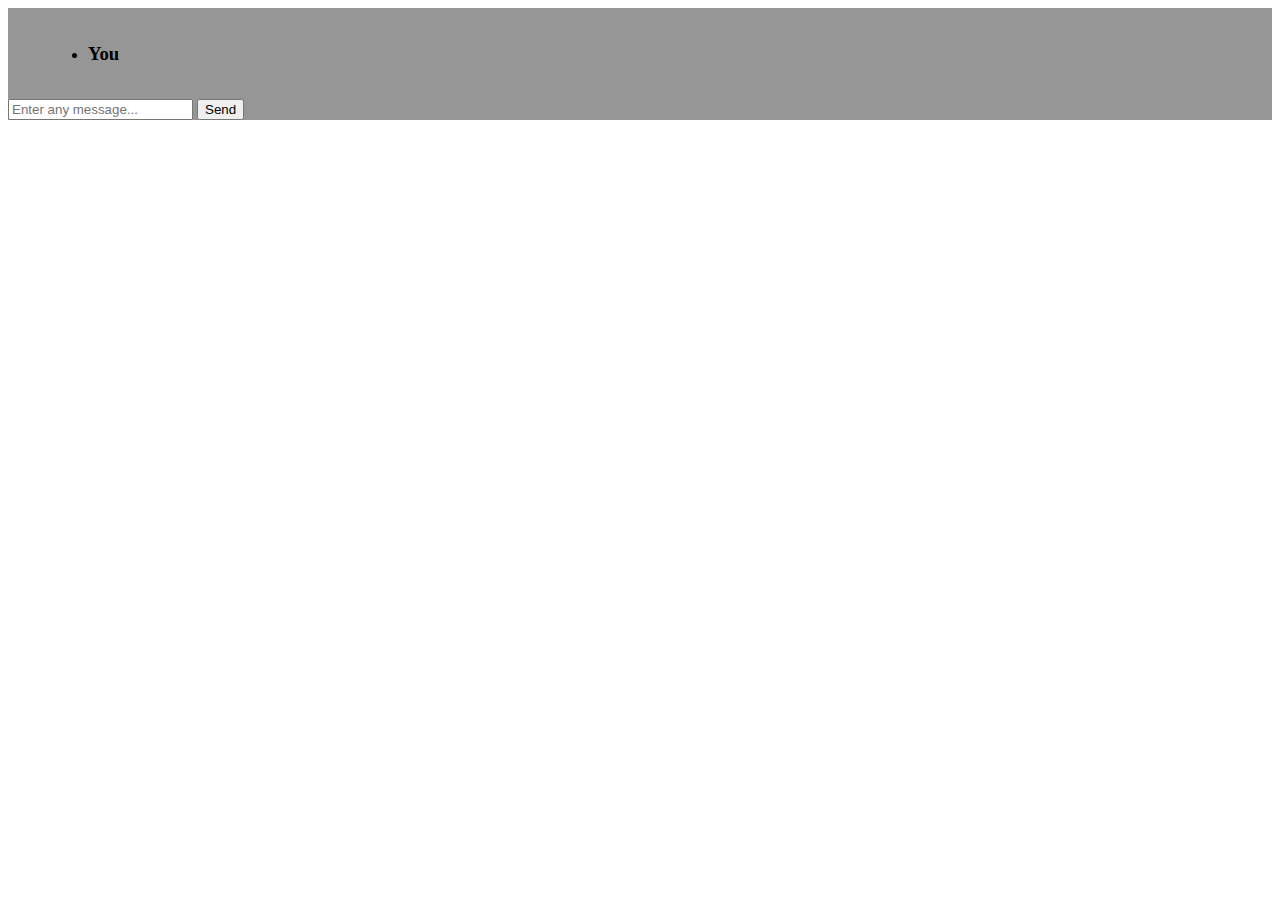
==== commit c63994c4: "Mostly finished front end" ====
--- a/files/index.html
+++ b/files/index.html
@@ -7,780 +7,50 @@
         <meta name="description" content="">
         <meta name="author" content="">
 
-        <title>Topic Listing Bootstrap 5 Template</title>
+        <title>Test</title>
+		
+	</head>
+		
+    <body>
 
-        <!-- CSS FILES -->        
-        <link rel="preconnect" href="https://fonts.googleapis.com">
-        
-        <link rel="preconnect" href="https://fonts.gstatic.com" crossorigin>
+        <div class="container" style="width: 100%; background-color: rgb(150, 150, 150);">
+            <div style="display: flex;width: 100%;height: 90%;">
+                <ul id="message-area"></ul>
+                <ul id="online-area"> <li> <h3>You</h3></li></ul>
+            </div>
+            <div class="msg-send-area">
+                <input type="text" id="msg_to_send" placeholder="Enter any message..."/> 
+                <button onclick="recieveMsg()">Send</button>
+            </div>
+        </div>
 
-        <link href="https://fonts.googleapis.com/css2?family=Montserrat:wght@500;600;700&family=Open+Sans&display=swap" rel="stylesheet">
-                        
-        <link href="css/bootstrap.min.css" rel="stylesheet">
+        <script src="https://cdn.socket.io/4.5.4/socket.io.min.js"></script>
+        <script>
 
-        <link href="css/bootstrap-icons.css" rel="stylesheet">
+            var socket = io();
 
-        <link href="css/templatemo-topic-listing.css" rel="stylesheet">      
-<!--
+            function sendMsg(){
 
-TemplateMo 590 topic listing
+                
+                var msg = document.getElementById("msg_to_send").value;
+                data = {"client_id":"asas121", "message":msg, "room_id":"v9g8vimm"};
+                socket.emit('chat_enter',"v9g8vimm");
+                socket.emit('chat', data);
+            }
 
-https://templatemo.com/tm-590-topic-listing
+            function recieveMsg(){
+                console.log("H");
+                socket.emit('chat_load',{"room_id":"v9g8vimm"})
+                console.log("Hjkgjch");
+            }
 
--->
-    </head>
-    
-    <body id="top">
-
-        <main>
-
-            <nav class="navbar navbar-expand-lg">
-                <div class="container">
-                    <a class="navbar-brand" href="index.html">
-                        <i class="bi-back"></i>
-                        <span>Topic</span>
-                    </a>
-
-                    <div class="d-lg-none ms-auto me-4">
-                        <a href="#top" class="navbar-icon bi-person smoothscroll"></a>
-                    </div>
-    
-                    <button class="navbar-toggler" type="button" data-bs-toggle="collapse" data-bs-target="#navbarNav" aria-controls="navbarNav" aria-expanded="false" aria-label="Toggle navigation">
-                        <span class="navbar-toggler-icon"></span>
-                    </button>
-    
-                    <div class="collapse navbar-collapse" id="navbarNav">
-                        <ul class="navbar-nav ms-lg-5 me-lg-auto">
-                            <li class="nav-item">
-                                <a class="nav-link click-scroll" href="#section_1">Home</a>
-                            </li>
-
-                            <li class="nav-item">
-                                <a class="nav-link click-scroll" href="#section_2">Browse Topics</a>
-                            </li>
-    
-                            <li class="nav-item">
-                                <a class="nav-link click-scroll" href="#section_3">How it works</a>
-                            </li>
-
-                            <li class="nav-item">
-                                <a class="nav-link click-scroll" href="#section_4">FAQs</a>
-                            </li>
-    
-                            <li class="nav-item">
-                                <a class="nav-link click-scroll" href="#section_5">Contact</a>
-                            </li>
-
-                            <li class="nav-item dropdown">
-                                <a class="nav-link dropdown-toggle" href="#" id="navbarLightDropdownMenuLink" role="button" data-bs-toggle="dropdown" aria-expanded="false">Pages</a>
-
-                                <ul class="dropdown-menu dropdown-menu-light" aria-labelledby="navbarLightDropdownMenuLink">
-                                    <li><a class="dropdown-item" href="topics-listing.html">Topics Listing</a></li>
-
-                                    <li><a class="dropdown-item" href="contact.html">Contact Form</a></li>
-                                </ul>
-                            </li>
-                        </ul>
-
-                        <div class="d-none d-lg-block">
-                            <a href="#top" class="navbar-icon bi-person smoothscroll"></a>
-                        </div>
-                    </div>
-                </div>
-            </nav>
-            
-
-            <section class="hero-section d-flex justify-content-center align-items-center" id="section_1">
-                <div class="container">
-                    <div class="row">
-
-                        <div class="col-lg-8 col-12 mx-auto">
-                            <h1 class="text-white text-center">Discover. Learn. Enjoy</h1>
-
-                            <h6 class="text-center">platform for creatives around the world</h6>
-
-                            <form method="get" class="custom-form mt-4 pt-2 mb-lg-0 mb-5" role="search">
-                                <div class="input-group input-group-lg">
-                                    <span class="input-group-text bi-search" id="basic-addon1">
-                                        
-                                    </span>
-
-                                    <input name="keyword" type="search" class="form-control" id="keyword" placeholder="Design, Code, Marketing, Finance ..." aria-label="Search">
-
-                                    <button type="submit" class="form-control">Search</button>
-                                </div>
-                            </form>
-                        </div>
-
-                    </div>
-                </div>
-            </section>
+            socket.on('chat_load', function(dic) {
+                console.log("Hiiii");
+                console.log(dic);
+            });
 
 
-            <section class="featured-section">
-                <div class="container">
-                    <div class="row justify-content-center">
-
-                        <div class="col-lg-4 col-12 mb-4 mb-lg-0">
-                            <div class="custom-block bg-white shadow-lg">
-                                <a href="topics-detail.html">
-                                    <div class="d-flex">
-                                        <div>
-                                            <h5 class="mb-2">Web Design</h5>
-
-                                            <p class="mb-0">When you search for free CSS templates, you will notice that TemplateMo is one of the best websites.</p>
-                                        </div>
-
-                                        <span class="badge bg-design rounded-pill ms-auto">14</span>
-                                    </div>
-
-                                    <img src="images/topics/undraw_Remote_design_team_re_urdx.png" class="custom-block-image img-fluid" alt="">
-                                </a>
-                            </div>
-                        </div>
-
-                        <div class="col-lg-6 col-12">
-                            <div class="custom-block custom-block-overlay">
-                                <div class="d-flex flex-column h-100">
-                                    <img src="images/businesswoman-using-tablet-analysis.jpg" class="custom-block-image img-fluid" alt="">
-
-                                    <div class="custom-block-overlay-text d-flex">
-                                        <div>
-                                            <h5 class="text-white mb-2">Finance</h5>
-
-                                            <p class="text-white">Topic Listing Template includes homepage, listing page, detail page, and contact page. You can feel free to edit and adapt for your CMS requirements.</p>
-
-                                            <a href="topics-detail.html" class="btn custom-btn mt-2 mt-lg-3">Learn More</a>
-                                        </div>
-
-                                        <span class="badge bg-finance rounded-pill ms-auto">25</span>
-                                    </div>
-
-                                    <div class="social-share d-flex">
-                                        <p class="text-white me-4">Share:</p>
-
-                                        <ul class="social-icon">
-                                            <li class="social-icon-item">
-                                                <a href="#" class="social-icon-link bi-twitter"></a>
-                                            </li>
-
-                                            <li class="social-icon-item">
-                                                <a href="#" class="social-icon-link bi-facebook"></a>
-                                            </li>
-
-                                            <li class="social-icon-item">
-                                                <a href="#" class="social-icon-link bi-pinterest"></a>
-                                            </li>
-                                        </ul>
-
-                                        <a href="#" class="custom-icon bi-bookmark ms-auto"></a>
-                                    </div>
-
-                                    <div class="section-overlay"></div>
-                                </div>
-                            </div>
-                        </div>
-
-                    </div>
-                </div>
-            </section>
-
-
-            <section class="explore-section section-padding" id="section_2">
-                <div class="container">
-                    <div class="row">
-
-                        <div class="col-12 text-center">
-                            <h2 class="mb-4">Browse Topics</h1>
-                        </div>
-
-                    </div>
-                </div>
-
-                <div class="container-fluid">
-                    <div class="row">
-                        <ul class="nav nav-tabs" id="myTab" role="tablist">
-                            <li class="nav-item" role="presentation">
-                                <button class="nav-link active" id="design-tab" data-bs-toggle="tab" data-bs-target="#design-tab-pane" type="button" role="tab" aria-controls="design-tab-pane" aria-selected="true">Design</button>
-                            </li>
-
-                            <li class="nav-item" role="presentation">
-                                <button class="nav-link" id="marketing-tab" data-bs-toggle="tab" data-bs-target="#marketing-tab-pane" type="button" role="tab" aria-controls="marketing-tab-pane" aria-selected="false">Marketing</button>
-                            </li>
-
-                            <li class="nav-item" role="presentation">
-                                <button class="nav-link" id="finance-tab" data-bs-toggle="tab" data-bs-target="#finance-tab-pane" type="button" role="tab" aria-controls="finance-tab-pane" aria-selected="false">Finance</button>
-                            </li>
-
-                            <li class="nav-item" role="presentation">
-                                <button class="nav-link" id="music-tab" data-bs-toggle="tab" data-bs-target="#music-tab-pane" type="button" role="tab" aria-controls="music-tab-pane" aria-selected="false">Music</button>
-                            </li>
-
-                            <li class="nav-item" role="presentation">
-                                <button class="nav-link" id="education-tab" data-bs-toggle="tab" data-bs-target="#education-tab-pane" type="button" role="tab" aria-controls="education-tab-pane" aria-selected="false">Education</button>
-                            </li>
-                        </ul>
-                    </div>
-                </div>
-
-                <div class="container">
-                    <div class="row">
-
-                        <div class="col-12">
-                            <div class="tab-content" id="myTabContent">
-                                <div class="tab-pane fade show active" id="design-tab-pane" role="tabpanel" aria-labelledby="design-tab" tabindex="0">
-                                    <div class="row">
-                                        <div class="col-lg-4 col-md-6 col-12 mb-4 mb-lg-0">
-                                            <div class="custom-block bg-white shadow-lg">
-                                                <a href="topics-detail.html">
-                                                    <div class="d-flex">
-                                                        <div>
-                                                            <h5 class="mb-2">Web Design</h5>
-
-                                                            <p class="mb-0">Topic Listing Template based on Bootstrap 5</p>
-                                                        </div>
-
-                                                        <span class="badge bg-design rounded-pill ms-auto">14</span>
-                                                    </div>
-
-                                                    <img src="images/topics/undraw_Remote_design_team_re_urdx.png" class="custom-block-image img-fluid" alt="">
-                                                </a>
-                                            </div>
-                                        </div>
-
-                                        <div class="col-lg-4 col-md-6 col-12 mb-4 mb-lg-0">
-                                            <div class="custom-block bg-white shadow-lg">
-                                                <a href="topics-detail.html">
-                                                    <div class="d-flex">
-                                                        <div>
-                                                            <h5 class="mb-2">Graphic</h5>
-
-                                                                <p class="mb-0">Lorem Ipsum dolor sit amet consectetur</p>
-                                                        </div>
-
-                                                        <span class="badge bg-design rounded-pill ms-auto">75</span>
-                                                    </div>
-
-                                                    <img src="images/topics/undraw_Redesign_feedback_re_jvm0.png" class="custom-block-image img-fluid" alt="">
-                                                </a>
-                                            </div>
-                                        </div>
-
-                                        <div class="col-lg-4 col-md-6 col-12">
-                                            <div class="custom-block bg-white shadow-lg">
-                                                <a href="topics-detail.html">
-                                                    <div class="d-flex">
-                                                        <div>
-                                                            <h5 class="mb-2">Logo Design</h5>
-
-                                                                <p class="mb-0">Lorem Ipsum dolor sit amet consectetur</p>
-                                                        </div>
-
-                                                        <span class="badge bg-design rounded-pill ms-auto">100</span>
-                                                    </div>
-
-                                                    <img src="images/topics/colleagues-working-cozy-office-medium-shot.png" class="custom-block-image img-fluid" alt="">
-                                                </a>
-                                            </div>
-                                        </div>
-                                    </div>
-                                </div>
-
-                                <div class="tab-pane fade" id="marketing-tab-pane" role="tabpanel" aria-labelledby="marketing-tab" tabindex="0">
-                                    <div class="row">
-                                        <div class="col-lg-4 col-md-6 col-12 mb-4 mb-lg-3">
-                                                <div class="custom-block bg-white shadow-lg">
-                                                    <a href="topics-detail.html">
-                                                        <div class="d-flex">
-                                                            <div>
-                                                                <h5 class="mb-2">Advertising</h5>
-
-                                                                <p class="mb-0">Lorem Ipsum dolor sit amet consectetur</p>
-                                                            </div>
-
-                                                            <span class="badge bg-advertising rounded-pill ms-auto">30</span>
-                                                        </div>
-
-                                                        <img src="images/topics/undraw_online_ad_re_ol62.png" class="custom-block-image img-fluid" alt="">
-                                                    </a>
-                                                </div>
-                                            </div>
-
-                                            <div class="col-lg-4 col-md-6 col-12 mb-4 mb-lg-3">
-                                                <div class="custom-block bg-white shadow-lg">
-                                                    <a href="topics-detail.html">
-                                                        <div class="d-flex">
-                                                            <div>
-                                                                <h5 class="mb-2">Video Content</h5>
-
-                                                                <p class="mb-0">Lorem Ipsum dolor sit amet consectetur</p>
-                                                            </div>
-
-                                                            <span class="badge bg-advertising rounded-pill ms-auto">65</span>
-                                                        </div>
-
-                                                        <img src="images/topics/undraw_Group_video_re_btu7.png" class="custom-block-image img-fluid" alt="">
-                                                    </a>
-                                                </div>
-                                            </div>
-
-                                            <div class="col-lg-4 col-md-6 col-12">
-                                                <div class="custom-block bg-white shadow-lg">
-                                                    <a href="topics-detail.html">
-                                                        <div class="d-flex">
-                                                            <div>
-                                                                <h5 class="mb-2">Viral Tweet</h5>
-
-                                                                <p class="mb-0">Lorem Ipsum dolor sit amet consectetur</p>
-                                                            </div>
-
-                                                            <span class="badge bg-advertising rounded-pill ms-auto">50</span>
-                                                        </div>
-
-                                                        <img src="images/topics/undraw_viral_tweet_gndb.png" class="custom-block-image img-fluid" alt="">
-                                                    </a>
-                                                </div>
-                                            </div>
-                                        </div>
-                                  </div>
-
-                                <div class="tab-pane fade" id="finance-tab-pane" role="tabpanel" aria-labelledby="finance-tab" tabindex="0">   <div class="row">
-                                        <div class="col-lg-6 col-md-6 col-12 mb-4 mb-lg-0">
-                                            <div class="custom-block bg-white shadow-lg">
-                                                <a href="topics-detail.html">
-                                                    <div class="d-flex">
-                                                        <div>
-                                                            <h5 class="mb-2">Investment</h5>
-
-                                                            <p class="mb-0">Lorem Ipsum dolor sit amet consectetur</p>
-                                                        </div>
-
-                                                        <span class="badge bg-finance rounded-pill ms-auto">30</span>
-                                                    </div>
-
-                                                    <img src="images/topics/undraw_Finance_re_gnv2.png" class="custom-block-image img-fluid" alt="">
-                                                </a>
-                                            </div>
-                                        </div>
-
-                                        <div class="col-lg-6 col-md-6 col-12">
-                                            <div class="custom-block custom-block-overlay">
-                                                <div class="d-flex flex-column h-100">
-                                                    <img src="images/businesswoman-using-tablet-analysis-graph-company-finance-strategy-statistics-success-concept-planning-future-office-room.jpg" class="custom-block-image img-fluid" alt="">
-
-                                                    <div class="custom-block-overlay-text d-flex">
-                                                        <div>
-                                                            <h5 class="text-white mb-2">Finance</h5>
-
-                                                            <p class="text-white">Lorem ipsum dolor, sit amet consectetur adipisicing elit. Sint animi necessitatibus aperiam repudiandae nam omnis</p>
-
-                                                            <a href="topics-detail.html" class="btn custom-btn mt-2 mt-lg-3">Learn More</a>
-                                                        </div>
-
-                                                        <span class="badge bg-finance rounded-pill ms-auto">25</span>
-                                                    </div>
-
-                                                    <div class="social-share d-flex">
-                                                        <p class="text-white me-4">Share:</p>
-
-                                                        <ul class="social-icon">
-                                                            <li class="social-icon-item">
-                                                                <a href="#" class="social-icon-link bi-twitter"></a>
-                                                            </li>
-
-                                                            <li class="social-icon-item">
-                                                                <a href="#" class="social-icon-link bi-facebook"></a>
-                                                            </li>
-
-                                                            <li class="social-icon-item">
-                                                                <a href="#" class="social-icon-link bi-pinterest"></a>
-                                                            </li>
-                                                        </ul>
-
-                                                        <a href="#" class="custom-icon bi-bookmark ms-auto"></a>
-                                                    </div>
-
-                                                    <div class="section-overlay"></div>
-                                                </div>
-                                            </div>
-                                        </div>
-                                    </div>
-                                </div>
-
-                                <div class="tab-pane fade" id="music-tab-pane" role="tabpanel" aria-labelledby="music-tab" tabindex="0">
-                                    <div class="row">
-                                        <div class="col-lg-4 col-md-6 col-12 mb-4 mb-lg-3">
-                                            <div class="custom-block bg-white shadow-lg">
-                                                <a href="topics-detail.html">
-                                                    <div class="d-flex">
-                                                        <div>
-                                                            <h5 class="mb-2">Composing Song</h5>
-
-                                                            <p class="mb-0">Lorem Ipsum dolor sit amet consectetur</p>
-                                                        </div>
-
-                                                        <span class="badge bg-music rounded-pill ms-auto">45</span>
-                                                    </div>
-
-                                                    <img src="images/topics/undraw_Compose_music_re_wpiw.png" class="custom-block-image img-fluid" alt="">
-                                                </a>
-                                            </div>
-                                        </div>
-
-                                        <div class="col-lg-4 col-md-6 col-12 mb-4 mb-lg-3">
-                                            <div class="custom-block bg-white shadow-lg">
-                                                <a href="topics-detail.html">
-                                                    <div class="d-flex">
-                                                        <div>
-                                                            <h5 class="mb-2">Online Music</h5>
-
-                                                            <p class="mb-0">Lorem Ipsum dolor sit amet consectetur</p>
-                                                        </div>
-
-                                                        <span class="badge bg-music rounded-pill ms-auto">45</span>
-                                                    </div>
-
-                                                    <img src="images/topics/undraw_happy_music_g6wc.png" class="custom-block-image img-fluid" alt="">
-                                                </a>
-                                            </div>
-                                        </div>
-
-                                        <div class="col-lg-4 col-md-6 col-12">
-                                            <div class="custom-block bg-white shadow-lg">
-                                                <a href="topics-detail.html">
-                                                    <div class="d-flex">
-                                                        <div>
-                                                            <h5 class="mb-2">Podcast</h5>
-
-                                                            <p class="mb-0">Lorem Ipsum dolor sit amet consectetur</p>
-                                                        </div>
-
-                                                        <span class="badge bg-music rounded-pill ms-auto">20</span>
-                                                    </div>
-
-                                                    <img src="images/topics/undraw_Podcast_audience_re_4i5q.png" class="custom-block-image img-fluid" alt="">
-                                                </a>
-                                            </div>
-                                        </div>
-                                    </div>
-                                </div>
-
-                                <div class="tab-pane fade" id="education-tab-pane" role="tabpanel" aria-labelledby="education-tab" tabindex="0">
-                                    <div class="row">
-                                        <div class="col-lg-6 col-md-6 col-12 mb-4 mb-lg-3">
-                                            <div class="custom-block bg-white shadow-lg">
-                                                <a href="topics-detail.html">
-                                                    <div class="d-flex">
-                                                        <div>
-                                                            <h5 class="mb-2">Graduation</h5>
-
-                                                            <p class="mb-0">Lorem Ipsum dolor sit amet consectetur</p>
-                                                        </div>
-
-                                                        <span class="badge bg-education rounded-pill ms-auto">80</span>
-                                                    </div>
-
-                                                    <img src="images/topics/undraw_Graduation_re_gthn.png" class="custom-block-image img-fluid" alt="">
-                                                </a>
-                                            </div>
-                                        </div>
-
-                                        <div class="col-lg-6 col-md-6 col-12">
-                                            <div class="custom-block bg-white shadow-lg">
-                                                <a href="topics-detail.html">
-                                                    <div class="d-flex">
-                                                        <div>
-                                                            <h5 class="mb-2">Educator</h5>
-
-                                                            <p class="mb-0">Lorem Ipsum dolor sit amet consectetur</p>
-                                                        </div>
-
-                                                        <span class="badge bg-education rounded-pill ms-auto">75</span>
-                                                    </div>
-
-                                                    <img src="images/topics/undraw_Educator_re_ju47.png" class="custom-block-image img-fluid" alt="">
-                                                </a>
-                                            </div>
-                                        </div>
-                                    </div>
-                                </div>
-                            </div>
-
-                    </div>
-                </div>
-            </section>
-
-
-            <section class="timeline-section section-padding" id="section_3">
-                <div class="section-overlay"></div>
-
-                <div class="container">
-                    <div class="row">
-
-                        <div class="col-12 text-center">
-                            <h2 class="text-white mb-4">How does it work?</h1>
-                        </div>
-
-                        <div class="col-lg-10 col-12 mx-auto">
-                            <div class="timeline-container">
-                                <ul class="vertical-scrollable-timeline" id="vertical-scrollable-timeline">
-                                    <div class="list-progress">
-                                        <div class="inner"></div>
-                                    </div>
-
-                                    <li>
-                                        <h4 class="text-white mb-3">Search your favourite topic</h4>
-
-                                        <p class="text-white">Lorem ipsum dolor sit amet consectetur adipisicing elit. Reiciendis, cumque magnam? Sequi, cupiditate quibusdam alias illum sed esse ad dignissimos libero sunt, quisquam numquam aliquam? Voluptas, accusamus omnis?</p>
-
-                                        <div class="icon-holder">
-                                          <i class="bi-search"></i>
-                                        </div>
-                                    </li>
-                                    
-                                    <li>
-                                        <h4 class="text-white mb-3">Bookmark &amp; Keep it for yourself</h4>
-
-                                        <p class="text-white">Lorem ipsum dolor, sit amet consectetur adipisicing elit. Sint animi necessitatibus aperiam repudiandae nam omnis est vel quo, nihil repellat quia velit error modi earum similique odit labore. Doloremque, repudiandae?</p>
-
-                                        <div class="icon-holder">
-                                          <i class="bi-bookmark"></i>
-                                        </div>
-                                    </li>
-
-                                    <li>
-                                        <h4 class="text-white mb-3">Read &amp; Enjoy</h4>
-
-                                        <p class="text-white">Lorem, ipsum dolor sit amet consectetur adipisicing elit. Animi vero quisquam, rem assumenda similique voluptas distinctio, iste est hic eveniet debitis ut ducimus beatae id? Quam culpa deleniti officiis autem?</p>
-
-                                        <div class="icon-holder">
-                                          <i class="bi-book"></i>
-                                        </div>
-                                    </li>
-                                </ul>
-                            </div>
-                        </div>
-
-                        <div class="col-12 text-center mt-5">
-                            <p class="text-white">
-                                Want to learn more?
-                                <a href="#" class="btn custom-btn custom-border-btn ms-3">Check out Youtube</a>
-                            </p>
-                        </div>
-                    </div>
-                </div>
-            </section>
-
-
-            <section class="faq-section section-padding" id="section_4">
-                <div class="container">
-                    <div class="row">
-
-                        <div class="col-lg-6 col-12">
-                            <h2 class="mb-4">Frequently Asked Questions</h2>
-                        </div>
-
-                        <div class="clearfix"></div>
-
-                        <div class="col-lg-5 col-12">
-                            <img src="images/faq_graphic.jpg" class="img-fluid" alt="FAQs">
-                        </div>
-
-                        <div class="col-lg-6 col-12 m-auto">
-                            <div class="accordion" id="accordionExample">
-                                <div class="accordion-item">
-                                    <h2 class="accordion-header" id="headingOne">
-                                        <button class="accordion-button" type="button" data-bs-toggle="collapse" data-bs-target="#collapseOne" aria-expanded="true" aria-controls="collapseOne">
-                                        What is Topic Listing?
-                                        </button>
-                                    </h2>
-
-                                    <div id="collapseOne" class="accordion-collapse collapse show" aria-labelledby="headingOne" data-bs-parent="#accordionExample">
-                                        <div class="accordion-body">
-                                            Topic Listing is free Bootstrap 5 CSS template. <strong>You are not allowed to redistribute this template</strong> on any other template collection website without our permission. Please contact TemplateMo for more detail. Thank you.
-                                        </div>
-                                    </div>
-                                </div>
-
-                                <div class="accordion-item">
-                                    <h2 class="accordion-header" id="headingTwo">
-                                        <button class="accordion-button collapsed" type="button" data-bs-toggle="collapse" data-bs-target="#collapseTwo" aria-expanded="false" aria-controls="collapseTwo">
-                                        How to find a topic?
-                                    </button>
-                                    </h2>
-
-                                    <div id="collapseTwo" class="accordion-collapse collapse" aria-labelledby="headingTwo" data-bs-parent="#accordionExample">
-                                        <div class="accordion-body">
-                                            You can search on Google with <strong>keywords</strong> such as templatemo portfolio, templatemo one-page layouts, photography, digital marketing, etc.
-                                        </div>
-                                    </div>
-                                </div>
-
-                                <div class="accordion-item">
-                                    <h2 class="accordion-header" id="headingThree">
-                                        <button class="accordion-button collapsed" type="button" data-bs-toggle="collapse" data-bs-target="#collapseThree" aria-expanded="false" aria-controls="collapseThree">
-                                        Does it need to paid?
-                                    </button>
-                                    </h2>
-
-                                    <div id="collapseThree" class="accordion-collapse collapse" aria-labelledby="headingThree" data-bs-parent="#accordionExample">
-                                        <div class="accordion-body">
-                                            You can modify any of this with custom CSS or overriding our default variables. It's also worth noting that just about any HTML can go within the <code>.accordion-body</code>, though the transition does limit overflow.
-                                        </div>
-                                    </div>
-                                </div>
-                            </div>
-                        </div>
-
-                    </div>
-                </div>
-            </section>
-
-
-            <section class="contact-section section-padding section-bg" id="section_5">
-                <div class="container">
-                    <div class="row">
-
-                        <div class="col-lg-12 col-12 text-center">
-                            <h2 class="mb-5">Get in touch</h2>
-                        </div>
-
-                        <div class="col-lg-5 col-12 mb-4 mb-lg-0">
-                            <iframe class="google-map" src="https://www.google.com/maps/embed?pb=!1m18!1m12!1m3!1d2595.065641062665!2d-122.4230416990949!3d37.80335401520422!2m3!1f0!2f0!3f0!3m2!1i1024!2i768!4f13.1!3m3!1m2!1s0x80858127459fabad%3A0x808ba520e5e9edb7!2sFrancisco%20Park!5e1!3m2!1sen!2sth!4v1684340239744!5m2!1sen!2sth" width="100%" height="250" style="border:0;" allowfullscreen="" loading="lazy" referrerpolicy="no-referrer-when-downgrade"></iframe>
-                        </div>
-
-                        <div class="col-lg-3 col-md-6 col-12 mb-3 mb-lg- mb-md-0 ms-auto">
-                            <h4 class="mb-3">Head office</h4>
-
-                            <p>Bay St &amp;, Larkin St, San Francisco, CA 94109, United States</p>
-
-                            <hr>
-
-                            <p class="d-flex align-items-center mb-1">
-                                <span class="me-2">Phone</span>
-
-                                <a href="tel: 305-240-9671" class="site-footer-link">
-                                    305-240-9671
-                                </a>
-                            </p>
-
-                            <p class="d-flex align-items-center">
-                                <span class="me-2">Email</span>
-
-                                <a href="mailto:info@company.com" class="site-footer-link">
-                                    info@company.com
-                                </a>
-                            </p>
-                        </div>
-
-                        <div class="col-lg-3 col-md-6 col-12 mx-auto">
-                            <h4 class="mb-3">Dubai office</h4>
-
-                            <p>Burj Park, Downtown Dubai, United Arab Emirates</p>
-
-                            <hr>
-
-                            <p class="d-flex align-items-center mb-1">
-                                <span class="me-2">Phone</span>
-
-                                <a href="tel: 110-220-3400" class="site-footer-link">
-                                    110-220-3400
-                                </a>
-                            </p>
-
-                            <p class="d-flex align-items-center">
-                                <span class="me-2">Email</span>
-
-                                <a href="mailto:info@company.com" class="site-footer-link">
-                                    info@company.com
-                                </a>
-                            </p>
-                        </div>
-
-                    </div>
-                </div>
-            </section>
-        </main>
-
-<footer class="site-footer section-padding">
-            <div class="container">
-                <div class="row">
-
-                    <div class="col-lg-3 col-12 mb-4 pb-2">
-                        <a class="navbar-brand mb-2" href="index.html">
-                            <i class="bi-back"></i>
-                            <span>Topic</span>
-                        </a>
-                    </div>
-
-                    <div class="col-lg-3 col-md-4 col-6">
-                        <h6 class="site-footer-title mb-3">Resources</h6>
-
-                        <ul class="site-footer-links">
-                            <li class="site-footer-link-item">
-                                <a href="#" class="site-footer-link">Home</a>
-                            </li>
-
-                            <li class="site-footer-link-item">
-                                <a href="#" class="site-footer-link">How it works</a>
-                            </li>
-
-                            <li class="site-footer-link-item">
-                                <a href="#" class="site-footer-link">FAQs</a>
-                            </li>
-
-                            <li class="site-footer-link-item">
-                                <a href="#" class="site-footer-link">Contact</a>
-                            </li>
-                        </ul>
-                    </div>
-
-                    <div class="col-lg-3 col-md-4 col-6 mb-4 mb-lg-0">
-                        <h6 class="site-footer-title mb-3">Information</h6>
-
-                        <p class="text-white d-flex mb-1">
-                            <a href="tel: 305-240-9671" class="site-footer-link">
-                                305-240-9671
-                            </a>
-                        </p>
-
-                        <p class="text-white d-flex">
-                            <a href="mailto:info@company.com" class="site-footer-link">
-                                info@company.com
-                            </a>
-                        </p>
-                    </div>
-
-                    <div class="col-lg-3 col-md-4 col-12 mt-4 mt-lg-0 ms-auto">
-                        <div class="dropdown">
-                            <button class="btn btn-secondary dropdown-toggle" type="button" data-bs-toggle="dropdown" aria-expanded="false">
-                            English</button>
-
-                            <ul class="dropdown-menu">
-                                <li><button class="dropdown-item" type="button">Thai</button></li>
-
-                                <li><button class="dropdown-item" type="button">Myanmar</button></li>
-
-                                <li><button class="dropdown-item" type="button">Arabic</button></li>
-                            </ul>
-                        </div>
-
-                        <p class="copyright-text mt-lg-5 mt-4">Copyright © 2048 Topic Listing Center. All rights reserved.
-                        <br><br>Design: <a rel="nofollow" href="https://templatemo.com" target="_blank">TemplateMo</a></p>
-                        
-                    </div>
-
-                </div>
-            </div>
-        </footer>
-
-
-        <!-- JAVASCRIPT FILES -->
-        <script src="js/jquery.min.js"></script>
-        <script src="js/bootstrap.bundle.min.js"></script>
-        <script src="js/jquery.sticky.js"></script>
-        <script src="js/click-scroll.js"></script>
-        <script src="js/custom.js"></script>
-
+        </script>
     </body>
+    
 </html>
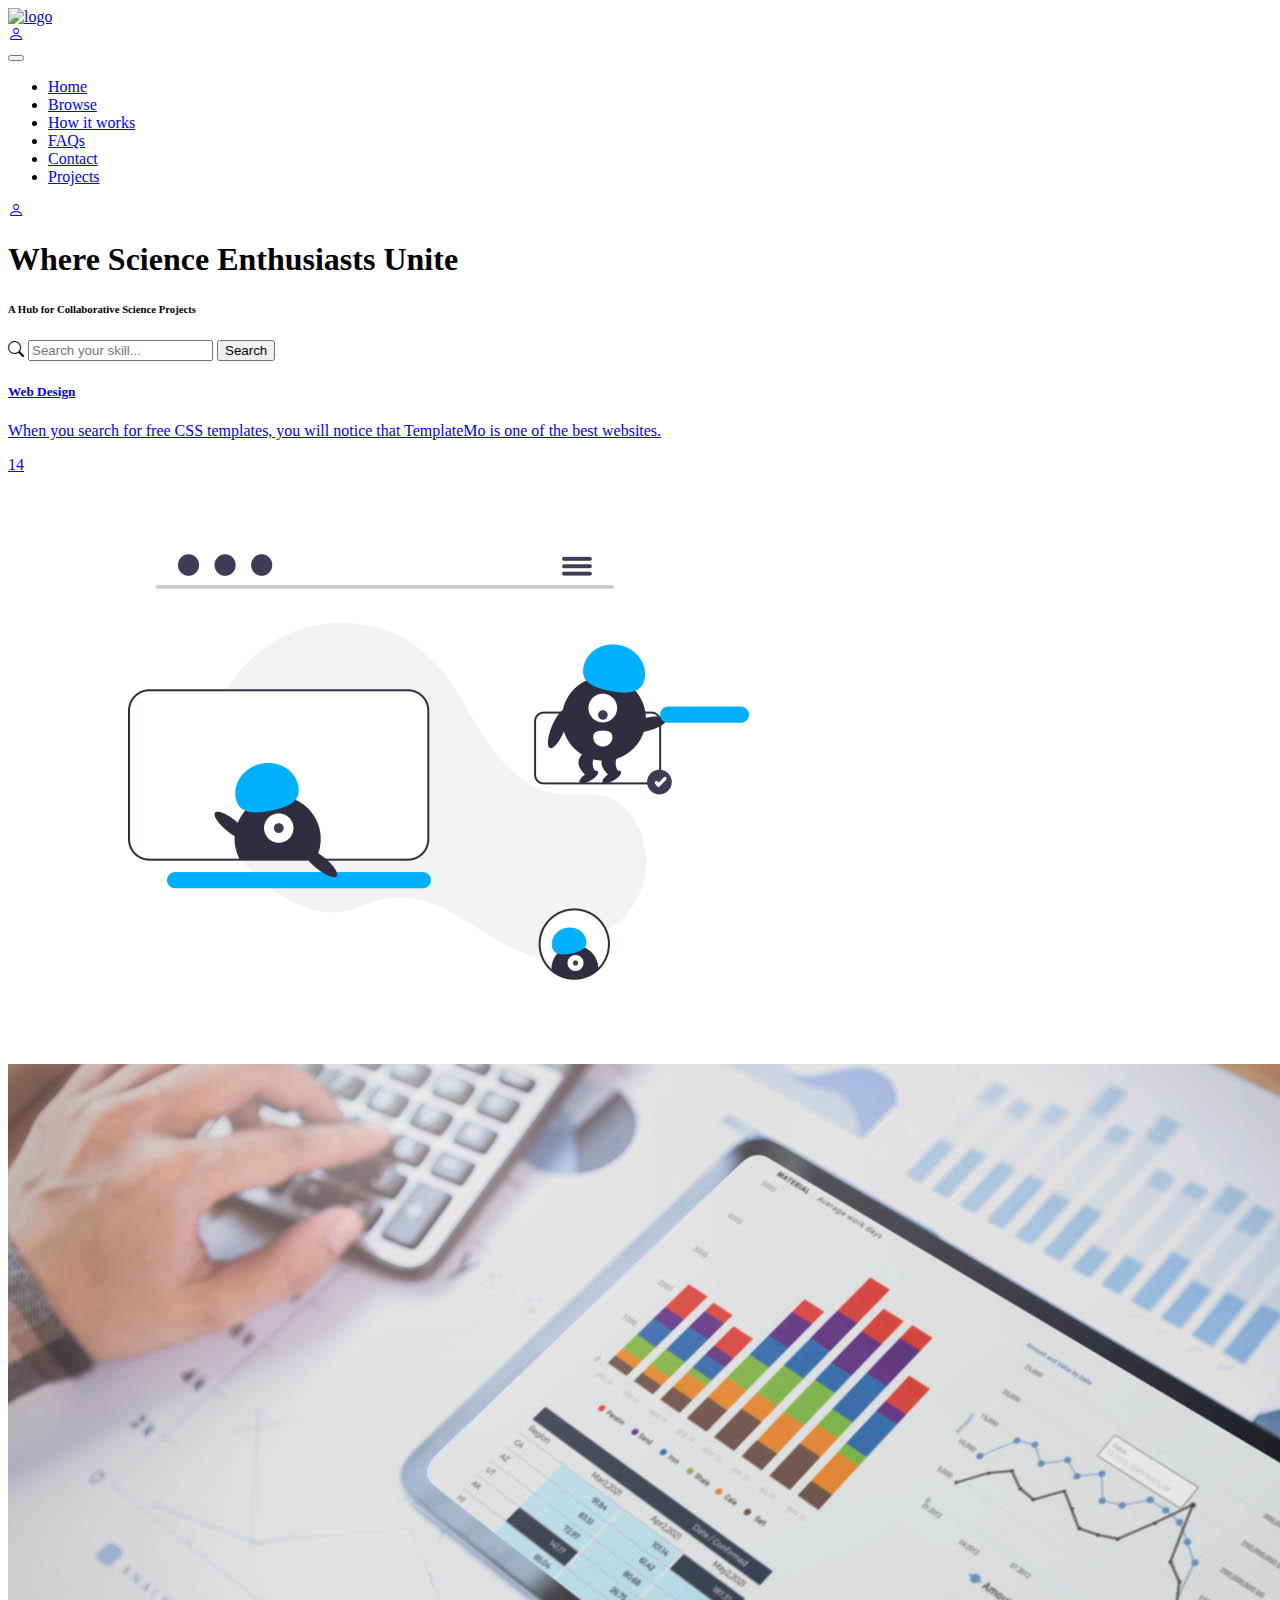
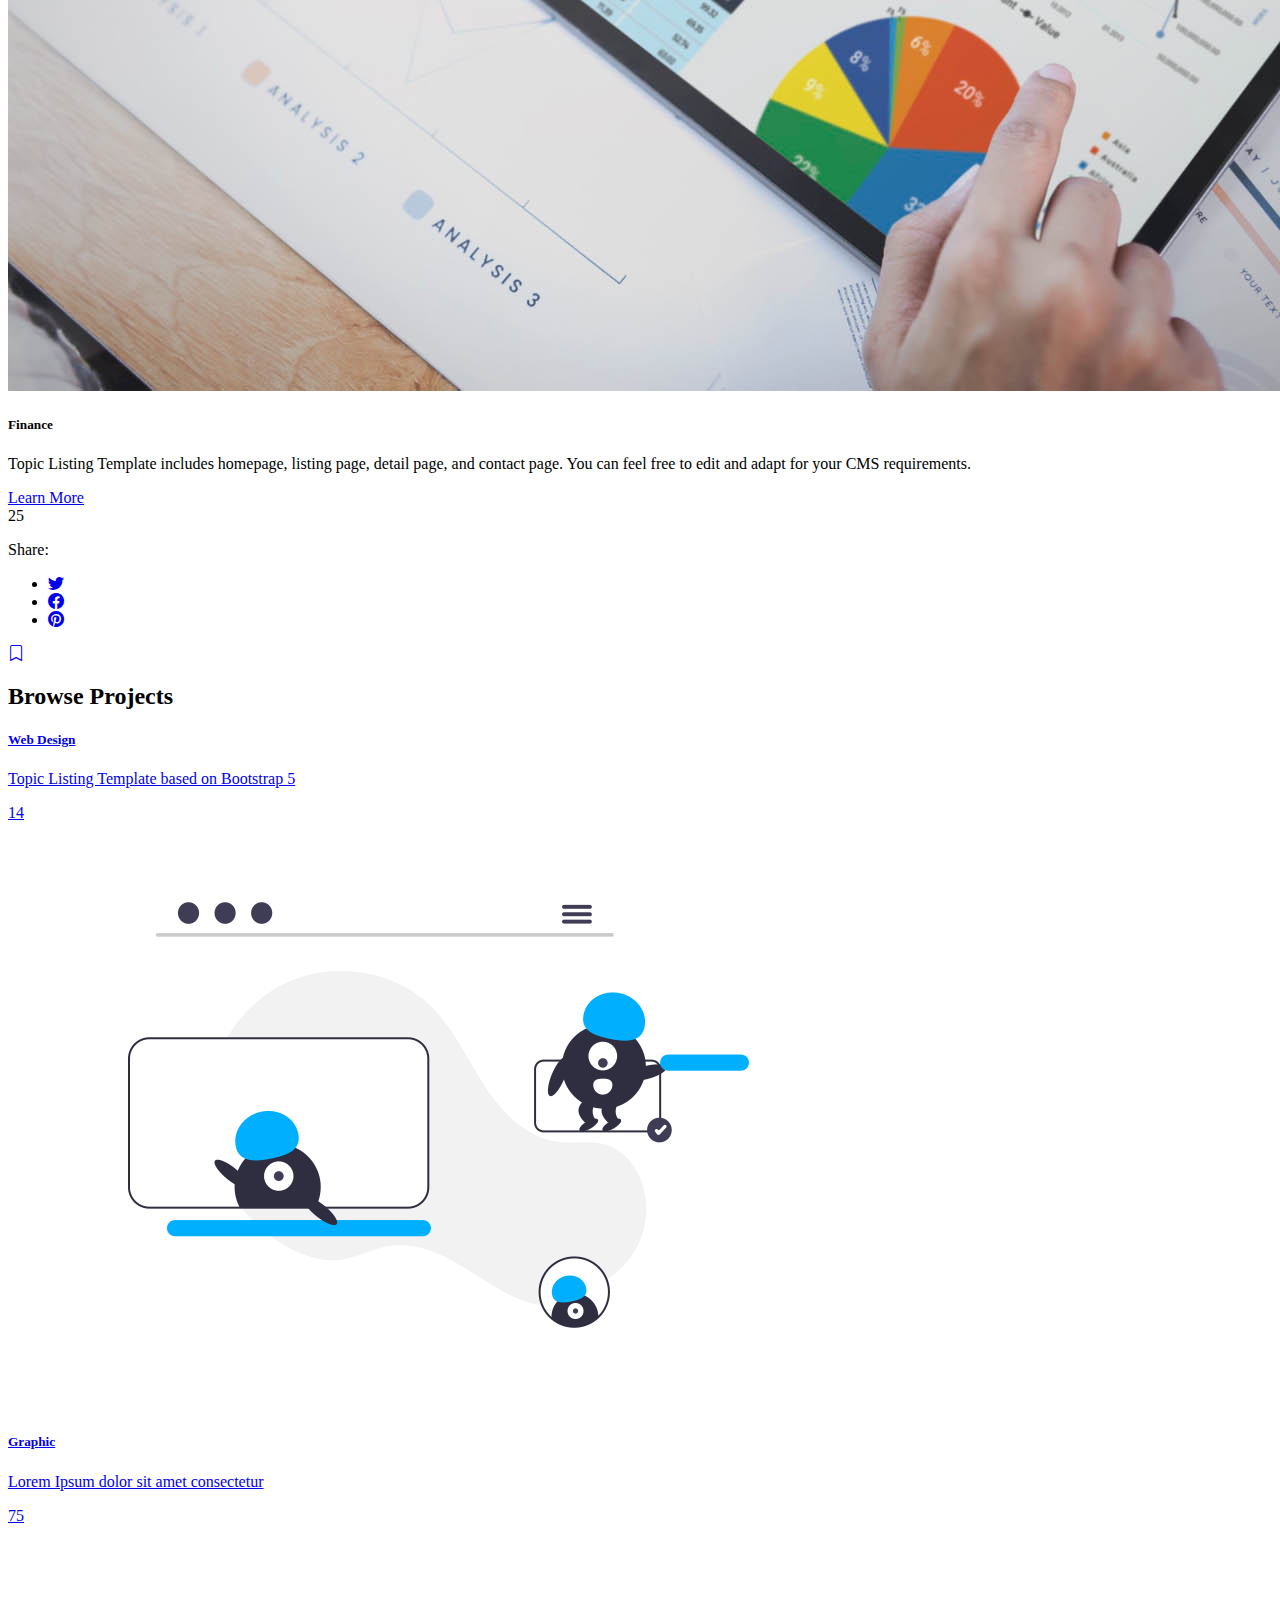
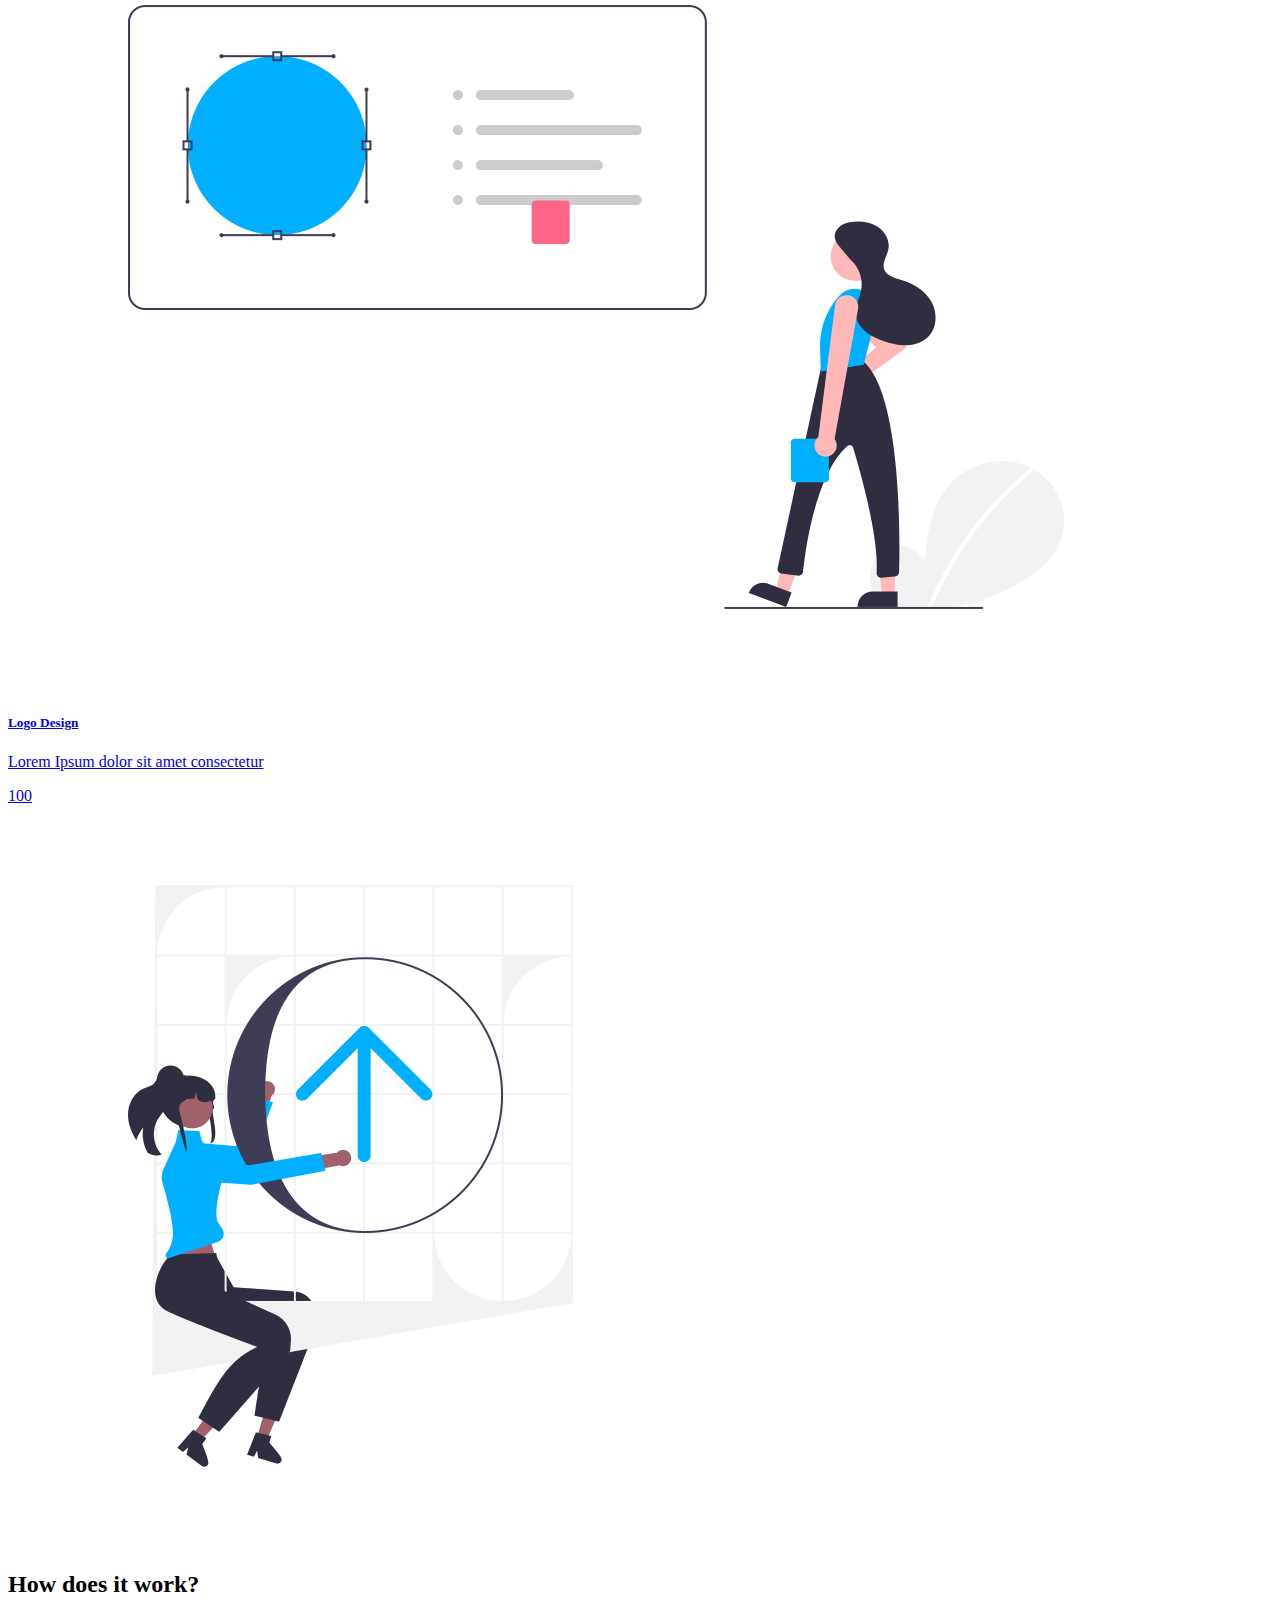
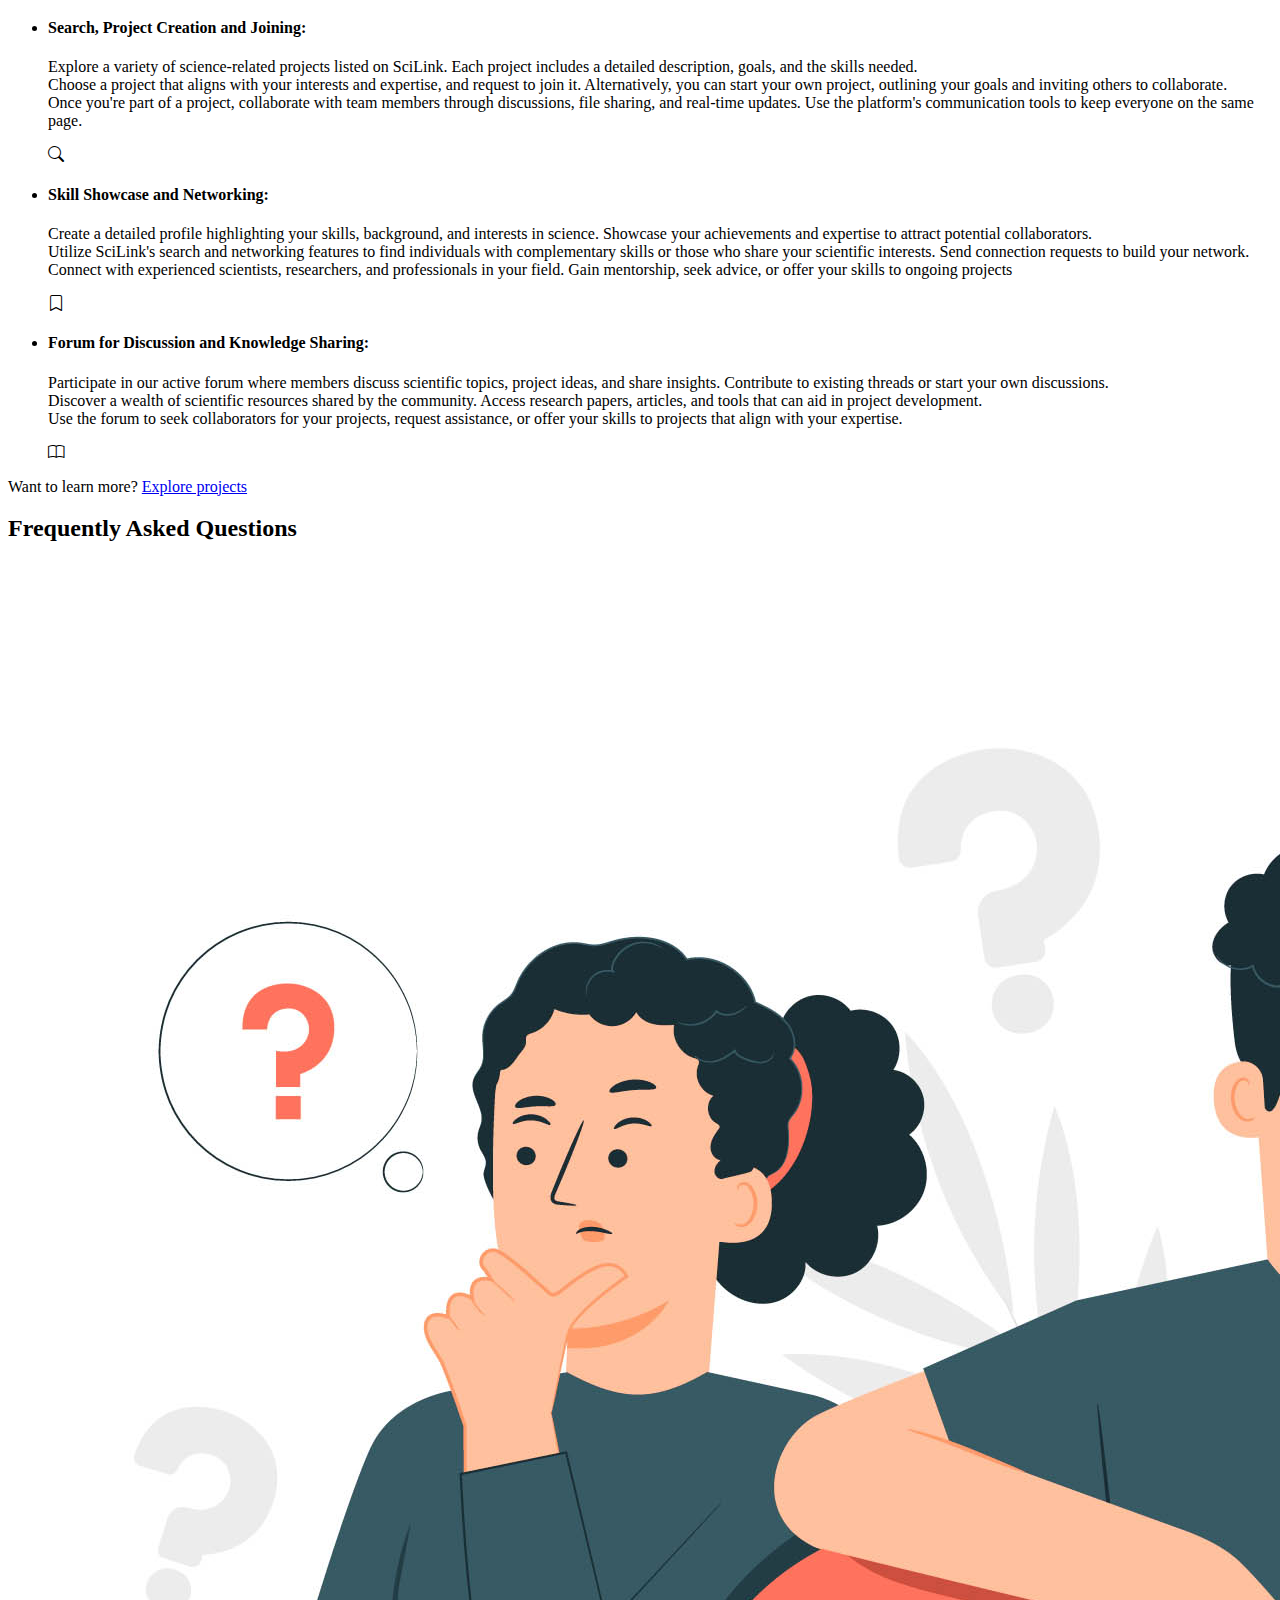
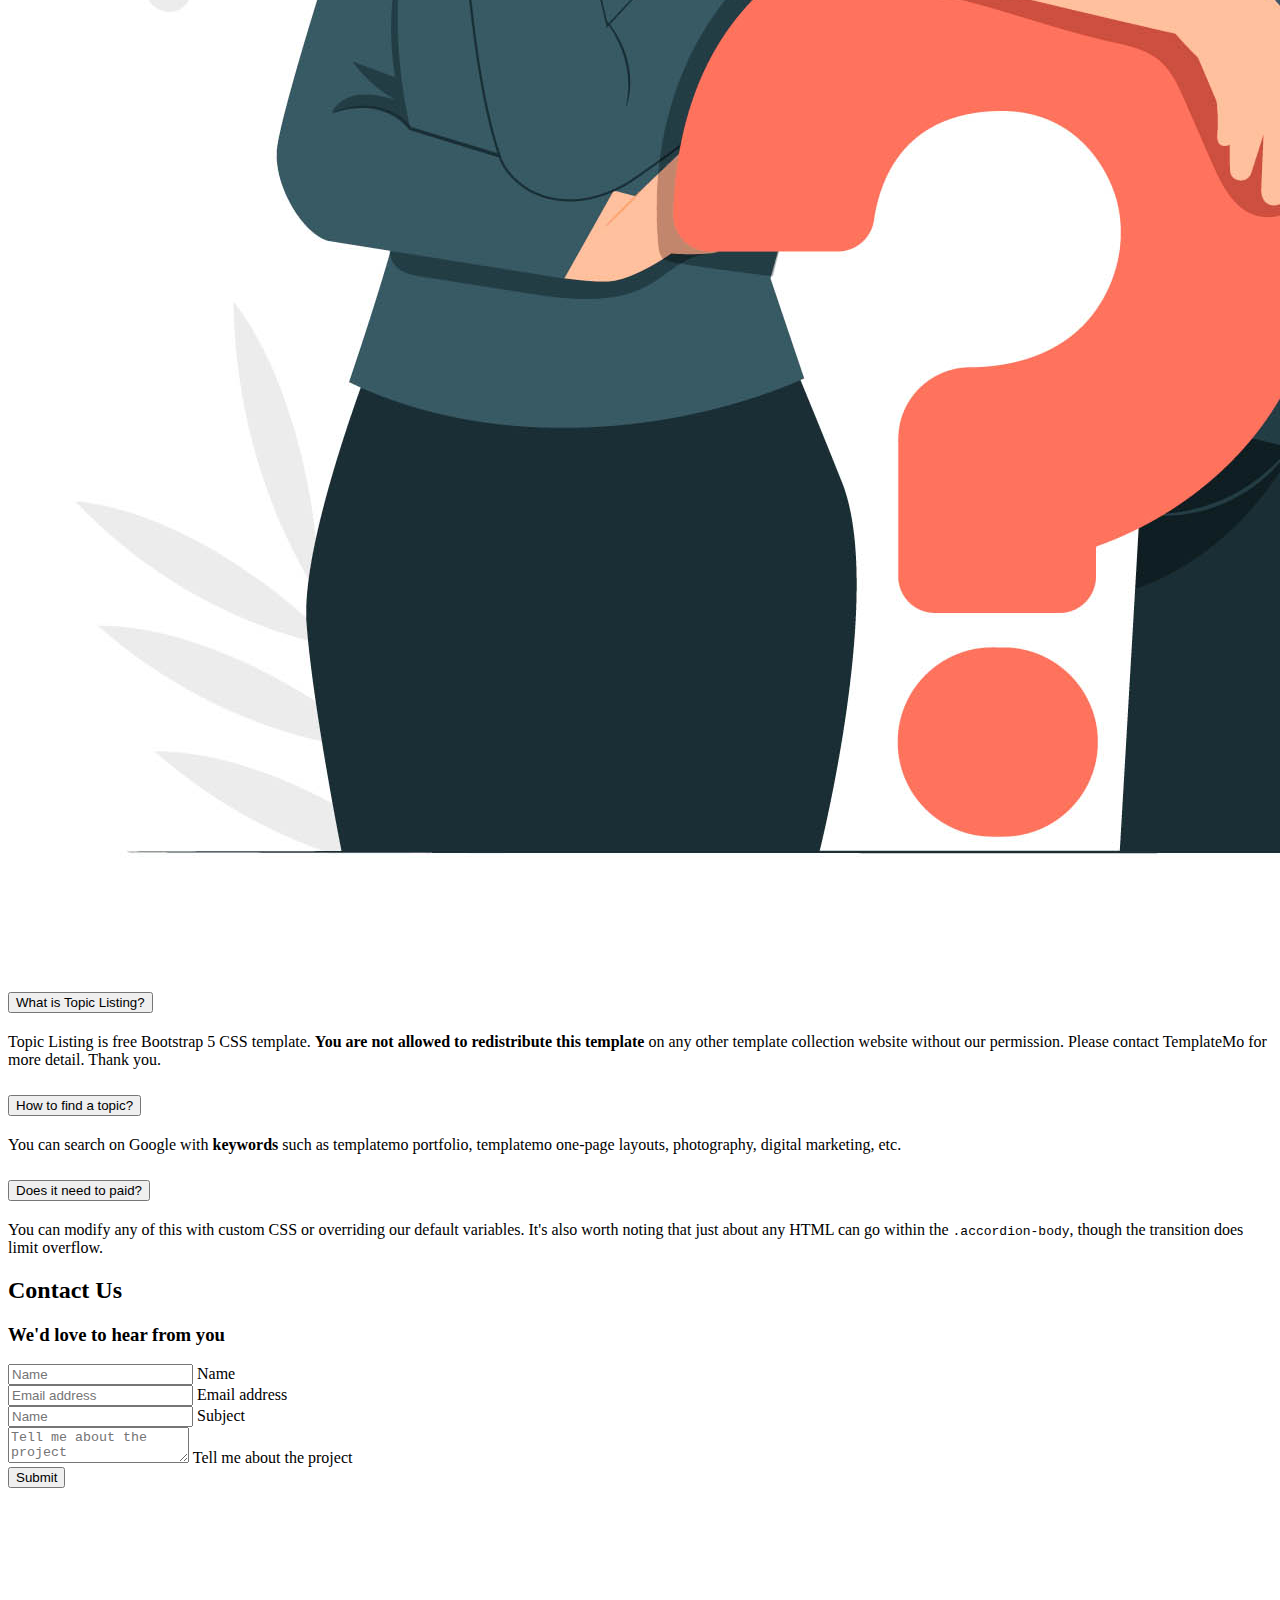
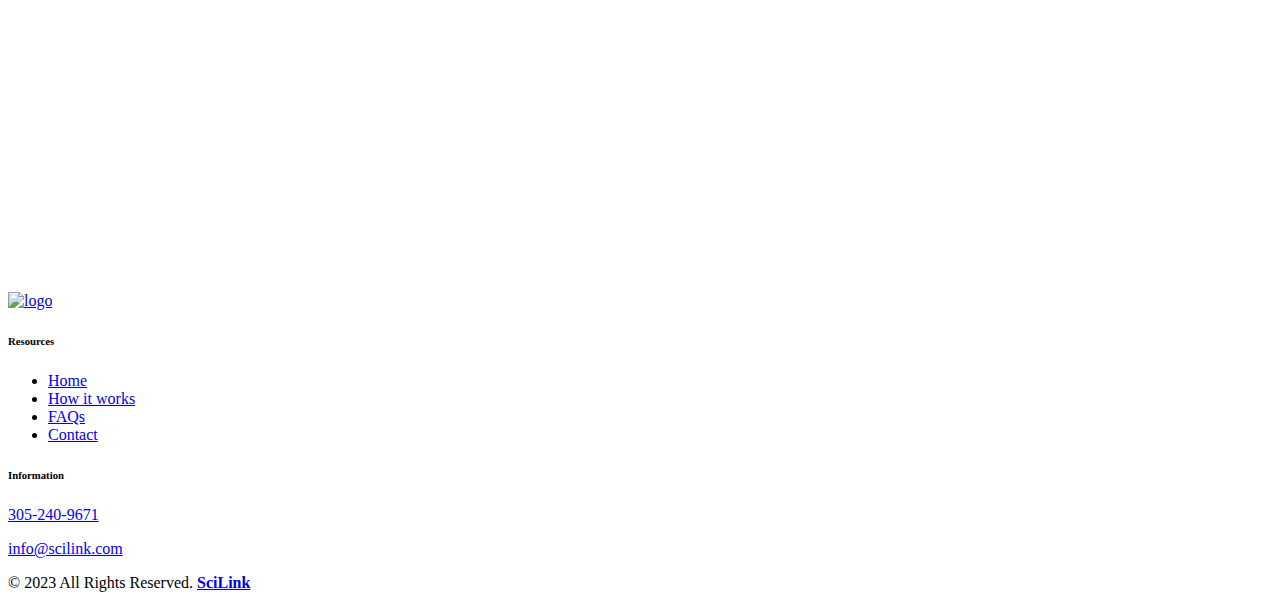
==== commit f012eb51: "added project api backend" ====
--- a/files/index.html
+++ b/files/index.html
@@ -1,56 +1,592 @@
-<!doctype html>
-<html lang="en">
-    <head>
-        <meta charset="utf-8">
-        <meta name="viewport" content="width=device-width, initial-scale=1">
-
-        <meta name="description" content="">
-        <meta name="author" content="">
-
-        <title>Test</title>
-		
-	</head>
-		
-    <body>
-
-        <div class="container" style="width: 100%; background-color: rgb(150, 150, 150);">
-            <div style="display: flex;width: 100%;height: 90%;">
-                <ul id="message-area"></ul>
-                <ul id="online-area"> <li> <h3>You</h3></li></ul>
-            </div>
-            <div class="msg-send-area">
-                <input type="text" id="msg_to_send" placeholder="Enter any message..."/> 
-                <button onclick="recieveMsg()">Send</button>
-            </div>
-        </div>
-
-        <script src="https://cdn.socket.io/4.5.4/socket.io.min.js"></script>
-        <script>
-
-            var socket = io();
-
-            function sendMsg(){
-
-                
-                var msg = document.getElementById("msg_to_send").value;
-                data = {"client_id":"asas121", "message":msg, "room_id":"v9g8vimm"};
-                socket.emit('chat_enter',"v9g8vimm");
-                socket.emit('chat', data);
-            }
-
-            function recieveMsg(){
-                console.log("H");
-                socket.emit('chat_load',{"room_id":"v9g8vimm"})
-                console.log("Hjkgjch");
-            }
-
-            socket.on('chat_load', function(dic) {
-                console.log("Hiiii");
-                console.log(dic);
-            });
-
-
-        </script>
-    </body>
-    
-</html>
+<!DOCTYPE html>
+<html lang="en" dir="ltr">
+
+<head>
+  <!-- These are meta tags for search engine optimization-->
+  <meta charset="utf-8">
+  <meta name="description" content=" ">
+  <meta name="keywords" content=" ">
+  <meta name="author" content=" ">
+  <meta name="viewport" content="width=device-width, initial-scale=1.0">
+
+  <!-- This is the title that will be displayed in browsers tab -->
+  <title>SciLink</title>
+
+  <!-- This is a link to view favicon in browsers tab  -->
+  <link href="images/favicon.png" rel="icon">
+
+  <!-- linking Google Fonts -->
+  <link href="https://fonts.googleapis.com/css2?family=Montserrat:wght@500;600;700&family=Open+Sans&display=swap" rel="stylesheet">
+  <link rel="preconnect" href="https://fonts.googleapis.com">
+  <link rel="preconnect" href="https://fonts.gstatic.com" crossorigin>
+
+  <!-- Bootstrap 5 CSS -->
+  <link href="https://cdn.jsdelivr.net/npm/bootstrap@5.3.0/dist/css/bootstrap.min.css" rel="stylesheet" integrity="sha384-9ndCyUaIbzAi2FUVXJi0CjmCapSmO7SnpJef0486qhLnuZ2cdeRhO02iuK6FUUVM" crossorigin="anonymous">
+  <!-- Bootstrap 5 JS -->
+  <script src="https://cdn.jsdelivr.net/npm/bootstrap@5.3.0/dist/js/bootstrap.bundle.min.js" integrity="sha384-geWF76RCwLtnZ8qwWowPQNguL3RmwHVBC9FhGdlKrxdiJJigb/j/68SIy3Te4Bkz" crossorigin="anonymous"></script>
+  <script src="https://cdn.jsdelivr.net/npm/@popperjs/core@2.11.8/dist/umd/popper.min.js" integrity="sha384-I7E8VVD/ismYTF4hNIPjVp/Zjvgyol6VFvRkX/vR+Vc4jQkC+hVqc2pM8ODewa9r" crossorigin="anonymous"></script>
+  <script src="https://cdn.jsdelivr.net/npm/bootstrap@5.3.0/dist/js/bootstrap.min.js" integrity="sha384-fbbOQedDUMZZ5KreZpsbe1LCZPVmfTnH7ois6mU1QK+m14rQ1l2bGBq41eYeM/fS" crossorigin="anonymous"></script>
+
+  <!-- Bootstrap 5 Icons -->
+  <link rel="stylesheet" href="https://cdn.jsdelivr.net/npm/bootstrap-icons@1.11.1/font/bootstrap-icons.css">
+
+  <!-- external CSS file -->
+  <link href="static/css/style.css" rel="stylesheet">
+
+</head>
+
+<body id="top">
+
+  <main>
+
+    <nav class="navbar navbar-expand-lg">
+      <div class="container">
+        <a class="navbar-brand" href="index.html">
+          <img src="images/logo.png" alt="logo" width="150px" height="80px">
+        </a>
+
+        <div class="d-lg-none ms-auto me-4">
+          <a href="#top" class="navbar-icon bi-person smoothscroll"></a>
+        </div>
+
+        <button class="navbar-toggler" type="button" data-bs-toggle="collapse" data-bs-target="#navbarNav" aria-controls="navbarNav" aria-expanded="false" aria-label="Toggle navigation">
+          <span class="navbar-toggler-icon"></span>
+        </button>
+
+        <div class="collapse navbar-collapse" id="navbarNav">
+          <ul class="navbar-nav ms-lg-5 me-lg-auto">
+            <li class="nav-item">
+              <a class="nav-link click-scroll" href="#section_1">Home</a>
+            </li>
+
+            <li class="nav-item">
+              <a class="nav-link click-scroll" href="#section_2">Browse</a>
+            </li>
+
+            <li class="nav-item">
+              <a class="nav-link click-scroll" href="#section_3">How it works</a>
+            </li>
+
+            <li class="nav-item">
+              <a class="nav-link click-scroll" href="#section_4">FAQs</a>
+            </li>
+
+            <li class="nav-item">
+              <a class="nav-link click-scroll" href="#section_5">Contact</a>
+            </li>
+
+            <li class="nav-item">
+              <a class="nav-link click-scroll" href="static/projects.html">Projects</a>
+            </li>
+
+
+          </ul>
+
+          <div class="d-none d-lg-block">
+            <a href="static/signup.html" class="navbar-icon bi-person smoothscroll"></a>
+          </div>
+        </div>
+      </div>
+    </nav>
+
+
+    <section class="hero-section d-flex justify-content-center align-items-center" id="section_1">
+      <div class="container">
+        <div class="row">
+
+          <div class="col-lg-8 col-12 mx-auto">
+            <h1 class="text-white text-center">Where Science Enthusiasts Unite </h1>
+
+            <h6 class="text-center">A Hub for Collaborative Science Projects</h6>
+
+            <form method="get" class="custom-form mt-4 pt-2 mb-lg-0 mb-5" role="search">
+              <div class="input-group input-group-lg">
+                <span class="input-group-text bi-search" id="basic-addon1">
+
+                </span>
+
+                <input name="keyword" type="search" class="form-control" id="keyword" placeholder="Search your skill..." aria-label="Search">
+
+                <button type="submit" class="form-control">Search</button>
+              </div>
+            </form>
+          </div>
+
+        </div>
+      </div>
+    </section>
+
+
+    <section class="featured-section">
+      <div class="container">
+        <div class="row justify-content-center">
+
+          <div class="col-lg-4 col-12 mb-4 mb-lg-0">
+            <div class="custom-block bg-white shadow-lg">
+              <a href="topics-detail.html">
+                <div class="d-flex">
+                  <div>
+                    <h5 class="mb-2">Web Design</h5>
+
+                    <p class="mb-0">When you search for free CSS templates, you will notice that TemplateMo is one of the best websites.</p>
+                  </div>
+
+                  <span class="badge bg-design rounded-pill ms-auto">14</span>
+                </div>
+
+                <img src="images/topics/undraw_Remote_design_team_re_urdx.png" class="custom-block-image img-fluid" alt="">
+              </a>
+            </div>
+          </div>
+
+          <div class="col-lg-6 col-12">
+            <div class="custom-block custom-block-overlay">
+              <div class="d-flex flex-column h-100">
+                <img src="images/businesswoman-using-tablet-analysis.jpg" class="custom-block-image img-fluid" alt="">
+
+                <div class="custom-block-overlay-text d-flex">
+                  <div>
+                    <h5 class="text-white mb-2">Finance</h5>
+
+                    <p class="text-white">Topic Listing Template includes homepage, listing page, detail page, and contact page. You can feel free to edit and adapt for your CMS requirements.</p>
+
+                    <a href="topics-detail.html" class="btn custom-btn mt-2 mt-lg-3">Learn More</a>
+                  </div>
+
+                  <span class="badge bg-finance rounded-pill ms-auto">25</span>
+                </div>
+
+                <div class="social-share d-flex">
+                  <p class="text-white me-4">Share:</p>
+
+                  <ul class="social-icon">
+                    <li class="social-icon-item">
+                      <a href="#" class="social-icon-link bi-twitter"></a>
+                    </li>
+
+                    <li class="social-icon-item">
+                      <a href="#" class="social-icon-link bi-facebook"></a>
+                    </li>
+
+                    <li class="social-icon-item">
+                      <a href="#" class="social-icon-link bi-pinterest"></a>
+                    </li>
+                  </ul>
+
+                  <a href="#" class="custom-icon bi-bookmark ms-auto"></a>
+                </div>
+
+                <div class="section-overlay"></div>
+              </div>
+            </div>
+          </div>
+
+        </div>
+      </div>
+    </section>
+
+
+    <section class="explore-section section-padding" id="section_2">
+      <div class="container">
+        <div class="row">
+
+          <div class="col-12 text-center">
+            <h2 class="mb-4">Browse Projects</h1>
+          </div>
+
+        </div>
+      </div>
+
+      <div class="container">
+        <div class="row">
+
+          <div class="col-12">
+            <div class="tab-content" id="myTabContent">
+              <div class="tab-pane fade show active" id="design-tab-pane" role="tabpanel" aria-labelledby="design-tab" tabindex="0">
+                <div class="row">
+                  <div class="col-lg-4 col-md-6 col-12 mb-4 mb-lg-0">
+                    <div class="custom-block bg-white shadow-lg">
+                      <a href="topics-detail.html">
+                        <div class="d-flex">
+                          <div>
+                            <h5 class="mb-2">Web Design</h5>
+
+                            <p class="mb-0">Topic Listing Template based on Bootstrap 5</p>
+                          </div>
+
+                          <span class="badge bg-design rounded-pill ms-auto">14</span>
+                        </div>
+
+                        <img src="images/topics/undraw_Remote_design_team_re_urdx.png" class="custom-block-image img-fluid" alt="">
+                      </a>
+                    </div>
+                  </div>
+
+                  <div class="col-lg-4 col-md-6 col-12 mb-4 mb-lg-0">
+                    <div class="custom-block bg-white shadow-lg">
+                      <a href="topics-detail.html">
+                        <div class="d-flex">
+                          <div>
+                            <h5 class="mb-2">Graphic</h5>
+
+                            <p class="mb-0">Lorem Ipsum dolor sit amet consectetur</p>
+                          </div>
+
+                          <span class="badge bg-design rounded-pill ms-auto">75</span>
+                        </div>
+
+                        <img src="images/topics/undraw_Redesign_feedback_re_jvm0.png" class="custom-block-image img-fluid" alt="">
+                      </a>
+                    </div>
+                  </div>
+
+                  <div class="col-lg-4 col-md-6 col-12">
+                    <div class="custom-block bg-white shadow-lg">
+                      <a href="topics-detail.html">
+                        <div class="d-flex">
+                          <div>
+                            <h5 class="mb-2">Logo Design</h5>
+
+                            <p class="mb-0">Lorem Ipsum dolor sit amet consectetur</p>
+                          </div>
+
+                          <span class="badge bg-design rounded-pill ms-auto">100</span>
+                        </div>
+
+                        <img src="images/topics/colleagues-working-cozy-office-medium-shot.png" class="custom-block-image img-fluid" alt="">
+                      </a>
+                    </div>
+                  </div>
+                </div>
+              </div>
+
+
+
+            </div>
+          </div>
+        </div>
+
+      </div>
+    </section>
+
+
+    <section class="timeline-section section-padding" id="section_3">
+      <div class="section-overlay"></div>
+
+      <div class="container">
+        <div class="row">
+
+          <div class="col-12 text-center">
+            <h2 class="text-white mb-4">How does it work?</h1>
+          </div>
+
+          <div class="col-lg-10 col-12 mx-auto">
+            <div class="timeline-container">
+              <ul class="vertical-scrollable-timeline" id="vertical-scrollable-timeline">
+                <div class="list-progress">
+                  <div class="inner"></div>
+                </div>
+
+                <li>
+                  <h4 class="text-white mb-3">Search, Project Creation and Joining:</h4>
+
+                  <p class="text-white">Explore a variety of science-related projects listed on SciLink. Each project includes a detailed description, goals, and the skills needed. <br> Choose a project that aligns with your interests and expertise,
+                    and request
+                    to join it. Alternatively, you can start your own project, outlining your goals and inviting others to collaborate. <br> Once you're part of a project, collaborate with team members through discussions, file sharing,
+                    and real-time updates. Use the platform's communication tools to keep everyone on the same page.</p>
+
+                  <div class="icon-holder">
+                    <i class="bi-search"></i>
+                  </div>
+                </li>
+
+                <li>
+                  <h4 class="text-white mb-3">Skill Showcase and Networking:</h4>
+
+                  <p class="text-white"> Create a detailed profile highlighting your skills, background, and interests in science. Showcase your achievements and expertise to attract potential collaborators.<br> Utilize SciLink's search and
+                    networking features
+                    to find individuals with complementary skills or those who share your scientific interests. Send connection requests to build your network. <br> Connect with experienced scientists, researchers, and professionals
+                    in your field. Gain mentorship, seek advice, or offer your skills to ongoing projects</p>
+
+                  <div class="icon-holder">
+                    <i class="bi-bookmark"></i>
+                  </div>
+                </li>
+
+                <li>
+                  <h4 class="text-white mb-3">Forum for Discussion and Knowledge Sharing:</h4>
+
+                  <p class="text-white">Participate in our active forum where members discuss scientific topics, project ideas, and share insights. Contribute to existing threads or start your own discussions.<br>Discover a wealth of scientific
+                    resources
+                    shared by the community. Access research papers, articles, and tools that can aid in project development.<br> Use the forum to seek collaborators for your projects, request assistance, or offer your skills to projects
+                    that align with your expertise.</p>
+
+                  <div class="icon-holder">
+                    <i class="bi-book"></i>
+                  </div>
+                </li>
+              </ul>
+            </div>
+          </div>
+
+          <div class="col-12 text-center mt-5">
+            <p class="text-white">
+              Want to learn more?
+              <a href="projects.html" class="btn custom-btn custom-border-btn ms-3">Explore projects</a>
+            </p>
+          </div>
+        </div>
+      </div>
+    </section>
+
+
+    <section class="faq-section section-padding" id="section_4">
+      <div class="container">
+        <div class="row">
+
+          <div class="col-lg-6 col-12">
+            <h2 class="mb-4">Frequently Asked Questions</h2>
+          </div>
+
+          <div class="clearfix"></div>
+
+          <div class="col-lg-5 col-12">
+            <img src="images/faq_graphic.jpg" class="img-fluid" alt="FAQs">
+          </div>
+
+          <div class="col-lg-6 col-12 m-auto">
+            <div class="accordion" id="accordionExample">
+              <div class="accordion-item">
+                <h2 class="accordion-header" id="headingOne">
+                  <button class="accordion-button" type="button" data-bs-toggle="collapse" data-bs-target="#collapseOne" aria-expanded="true" aria-controls="collapseOne">
+                    What is Topic Listing?
+                  </button>
+                </h2>
+
+                <div id="collapseOne" class="accordion-collapse collapse show" aria-labelledby="headingOne" data-bs-parent="#accordionExample">
+                  <div class="accordion-body">
+                    Topic Listing is free Bootstrap 5 CSS template. <strong>You are not allowed to redistribute this template</strong> on any other template collection website without our permission. Please contact TemplateMo for more
+                    detail. Thank you.
+                  </div>
+                </div>
+              </div>
+
+              <div class="accordion-item">
+                <h2 class="accordion-header" id="headingTwo">
+                  <button class="accordion-button collapsed" type="button" data-bs-toggle="collapse" data-bs-target="#collapseTwo" aria-expanded="false" aria-controls="collapseTwo">
+                    How to find a topic?
+                  </button>
+                </h2>
+
+                <div id="collapseTwo" class="accordion-collapse collapse" aria-labelledby="headingTwo" data-bs-parent="#accordionExample">
+                  <div class="accordion-body">
+                    You can search on Google with <strong>keywords</strong> such as templatemo portfolio, templatemo one-page layouts, photography, digital marketing, etc.
+                  </div>
+                </div>
+              </div>
+
+              <div class="accordion-item">
+                <h2 class="accordion-header" id="headingThree">
+                  <button class="accordion-button collapsed" type="button" data-bs-toggle="collapse" data-bs-target="#collapseThree" aria-expanded="false" aria-controls="collapseThree">
+                    Does it need to paid?
+                  </button>
+                </h2>
+
+                <div id="collapseThree" class="accordion-collapse collapse" aria-labelledby="headingThree" data-bs-parent="#accordionExample">
+                  <div class="accordion-body">
+                    You can modify any of this with custom CSS or overriding our default variables. It's also worth noting that just about any HTML can go within the <code>.accordion-body</code>, though the transition does limit overflow.
+                  </div>
+                </div>
+              </div>
+            </div>
+          </div>
+
+        </div>
+      </div>
+    </section>
+
+
+    <!-- <section class="contact-section section-padding section-bg" id="section_5">
+      <div class="container">
+        <div class="row">
+
+          <div class="col-lg-12 col-12 text-center">
+            <h2 class="mb-5">Get in touch</h2>
+          </div>
+          <div class="row">
+
+            <div class="col-lg-12 mb-4 mb-lg-0">
+              <iframe class=""
+                src="https://www.google.com/maps/embed?pb=!1m18!1m12!1m3!1d3533.143772810926!2d85.31696057558968!3d27.681950926610874!2m3!1f0!2f0!3f0!3m2!1i1024!2i768!4f13.1!3m3!1m2!1s0x39eb1957a688022d%3A0xdcf96afc1c2c4438!2sPulchowk%20Campus%20ICT%20Tower!5e0!3m2!1sen!2snp!4v1696659760224!5m2!1sen!2snp"
+                frameborder="0" style="border:0; width: 100%; height: 450px;" allowfullscreen></iframe>
+            </div>
+          </div>
+
+        </div>
+      </div>
+    </section> -->
+    <header class="site-header d-flex flex-column justify-content-center align-items-center">
+      <div class="container">
+        <div class="row align-items-center">
+
+          <!-- <div class="col-lg-5 col-12">
+            <nav aria-label="breadcrumb">
+              <ol class="breadcrumb">
+                <li class="breadcrumb-item"><a href="index.html">Homepage</a></li>
+
+                <li class="breadcrumb-item active" aria-current="page">Contact Form</li>
+              </ol>
+            </nav>
+
+            <h2 class="text-white">Contact Form</h2>
+          </div> -->
+
+          <section class="section-padding section-bg" id="section_5">
+            <div class="container">
+              <div class="row">
+
+                <h2 class="text-white mb-4">Contact Us</h2>
+
+                <div class="col-lg-12 col-12">
+                  <h3 class="text-white mb-4 pb-2">We'd love to hear from you</h3>
+                </div>
+
+                <div class="col-lg-6 col-12">
+                  <form action="#" method="post" class="custom-form contact-form" role="form" id="form">
+                    <div class="row">
+                      <div class="col-lg-6 col-md-6 col-12">
+                        <div class="form-floating">
+                          <input type="text" name="name" id="name" class="form-control" placeholder="Name" required="">
+
+                          <label for="floatingInput">Name</label>
+                        </div>
+                      </div>
+
+                      <div class="col-lg-6 col-md-6 col-12">
+                        <div class="form-floating">
+                          <input type="email" name="email" id="email" pattern="[^ @]*@[^ @]*" class="form-control" placeholder="Email address" required="">
+
+                          <label for="floatingInput">Email address</label>
+                        </div>
+                      </div>
+
+                      <div class="col-lg-12 col-12">
+                        <div class="form-floating">
+                          <input type="text" name="subject" id="name" class="form-control" placeholder="Name" required="">
+
+                          <label for="floatingInput">Subject</label>
+                        </div>
+
+                        <div class="form-floating">
+                          <textarea class="form-control" id="message" name="message" placeholder="Tell me about the project"></textarea>
+
+                          <label for="floatingTextarea">Tell me about the project</label>
+                        </div>
+                      </div>
+
+                      <div class="col-lg-4 col-12 ms-auto">
+                        <button type="submit" class="form-control" onsubmit="form_submit()">Submit</button>
+                      </div>
+
+                    </div>
+                  </form>
+                </div>
+
+                <div class="col-lg-5 col-12 mx-auto mt-5 mt-lg-0">
+                  <iframe class="google-map"
+                    src="https://www.google.com/maps/embed?pb=!1m18!1m12!1m3!1d2595.065641062665!2d-122.4230416990949!3d37.80335401520422!2m3!1f0!2f0!3f0!3m2!1i1024!2i768!4f13.1!3m3!1m2!1s0x80858127459fabad%3A0x808ba520e5e9edb7!2sFrancisco%20Park!5e1!3m2!1sen!2sth!4v1684340239744!5m2!1sen!2sth"
+                    width="100%" height="400" style="border:0;" allowfullscreen="" loading="lazy" referrerpolicy="no-referrer-when-downgrade"></iframe>
+
+                </div>
+
+              </div>
+            </div>
+          </section>
+
+        </div>
+      </div>
+    </header>
+
+
+  </main>
+
+  <footer class="site-footer section-padding">
+      <div class="container">
+        <div class="row">
+
+          <div class="col-lg-3 col-12 mb-4 pb-2">
+            <a class="navbar-brand mb-2" href="index.html">
+              <img src="images/logo.png" alt="logo" width="230px" height="140px">
+            </a>
+          </div>
+
+          <div class="col-lg-3 col-md-4 col-6">
+            <h6 class="site-footer-title mb-3">Resources</h6>
+
+            <ul class="site-footer-links">
+              <li class="site-footer-link-item">
+                <a href="index.html#section_1" class="site-footer-link">Home</a>
+              </li>
+
+              <li class="site-footer-link-item">
+                <a href="index.html#section_3" class="site-footer-link">How it works</a>
+              </li>
+
+              <li class="site-footer-link-item">
+                <a href="index.html#section_4" class="site-footer-link">FAQs</a>
+              </li>
+
+              <li class="site-footer-link-item">
+                <a href="index.html#section_5" class="site-footer-link">Contact</a>
+              </li>
+            </ul>
+          </div>
+
+          <div class="col-lg-3 col-md-4 col-6 mb-4 mb-lg-0">
+            <h6 class="site-footer-title mb-3">Information</h6>
+
+            <p class="text-white d-flex mb-1">
+              <a href="tel: 305-240-9671" class="site-footer-link">
+                305-240-9671
+              </a>
+            </p>
+
+            <p class="text-white d-flex">
+              <a href="mailto:info@scilink.com" class="site-footer-link">
+                info@scilink.com
+              </a>
+            </p>
+          </div>
+
+        </div>
+      </div>
+      <div class="container">
+
+        <div class="copyright">
+          &copy; 2023 All Rights Reserved. <strong><span><a href="index.html">SciLink</a></span></strong>
+        </div>
+
+      </div>
+
+    </footer>
+
+
+    <!-- external JavaScript & jQuery files -->
+    <script src="static/js/jquery.min.js"></script>
+    <script src="static/js/jquery.sticky.js"></script>
+    <script src="static/js/click-scroll.js"></script>
+    <script src="static/js/custom.js"></script>
+    <script src="static/js/script.js"></script>
+    <script src="https://cdn.socket.io/4.5.4/socket.io.min.js"></script>
+
+    <script>
+
+      document.getElementById("form").onsubmit = function() {form_submit()};
+      function form_submit(){
+        alert("Thank you for reaching out!");
+      }
+    </script>
+
+  </body>
+
+  </html>
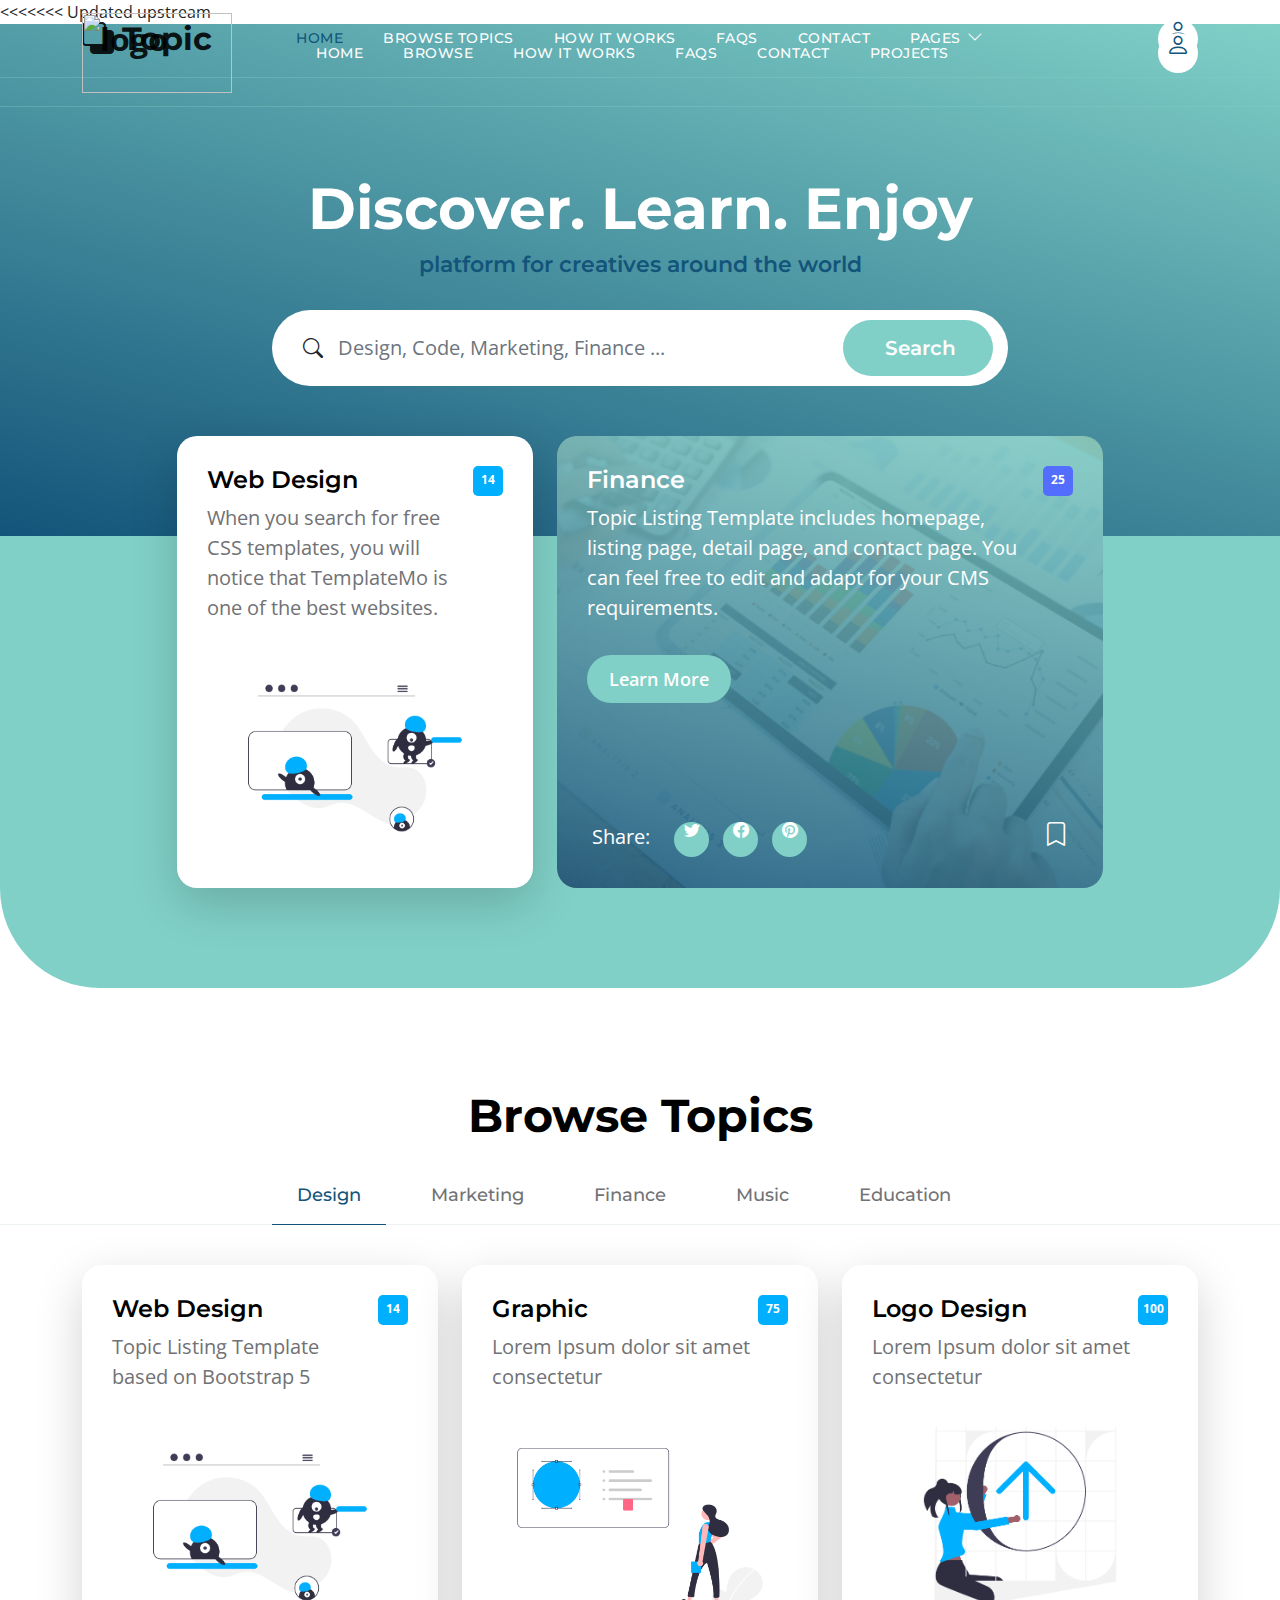
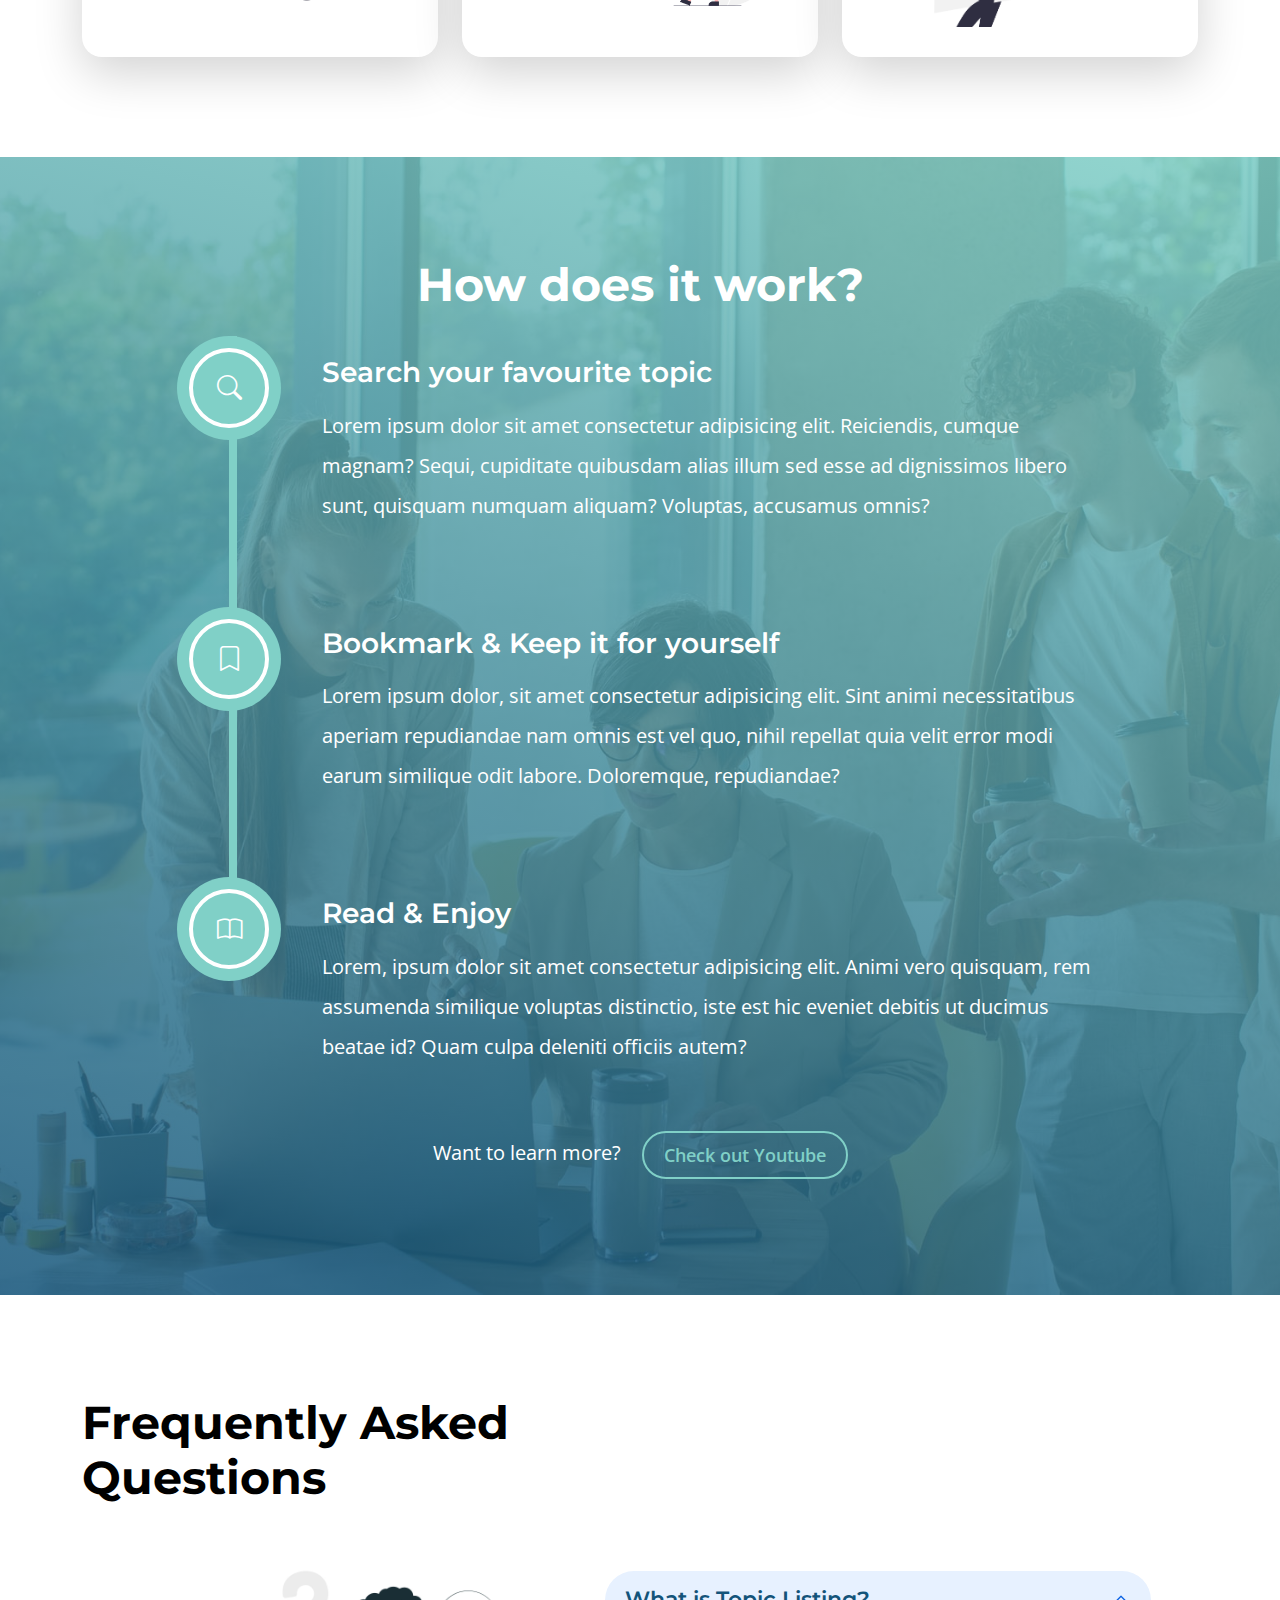
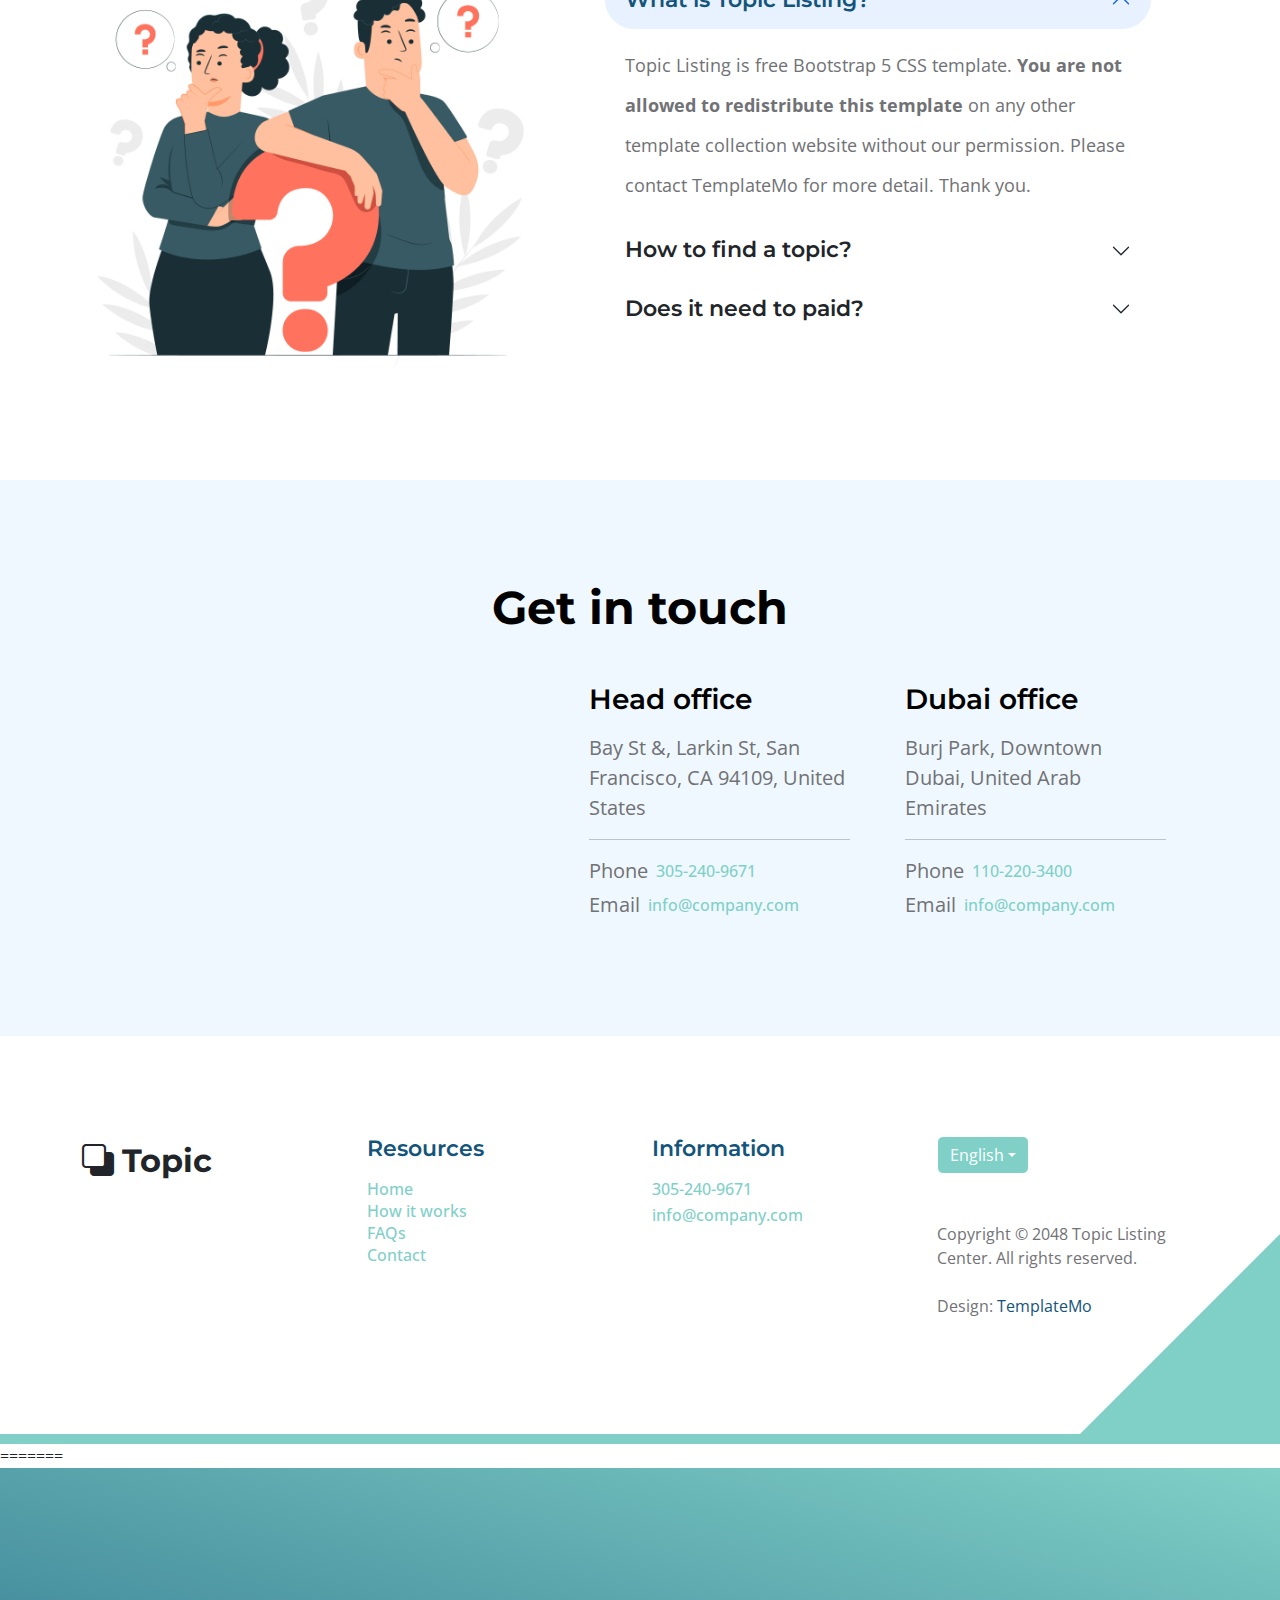
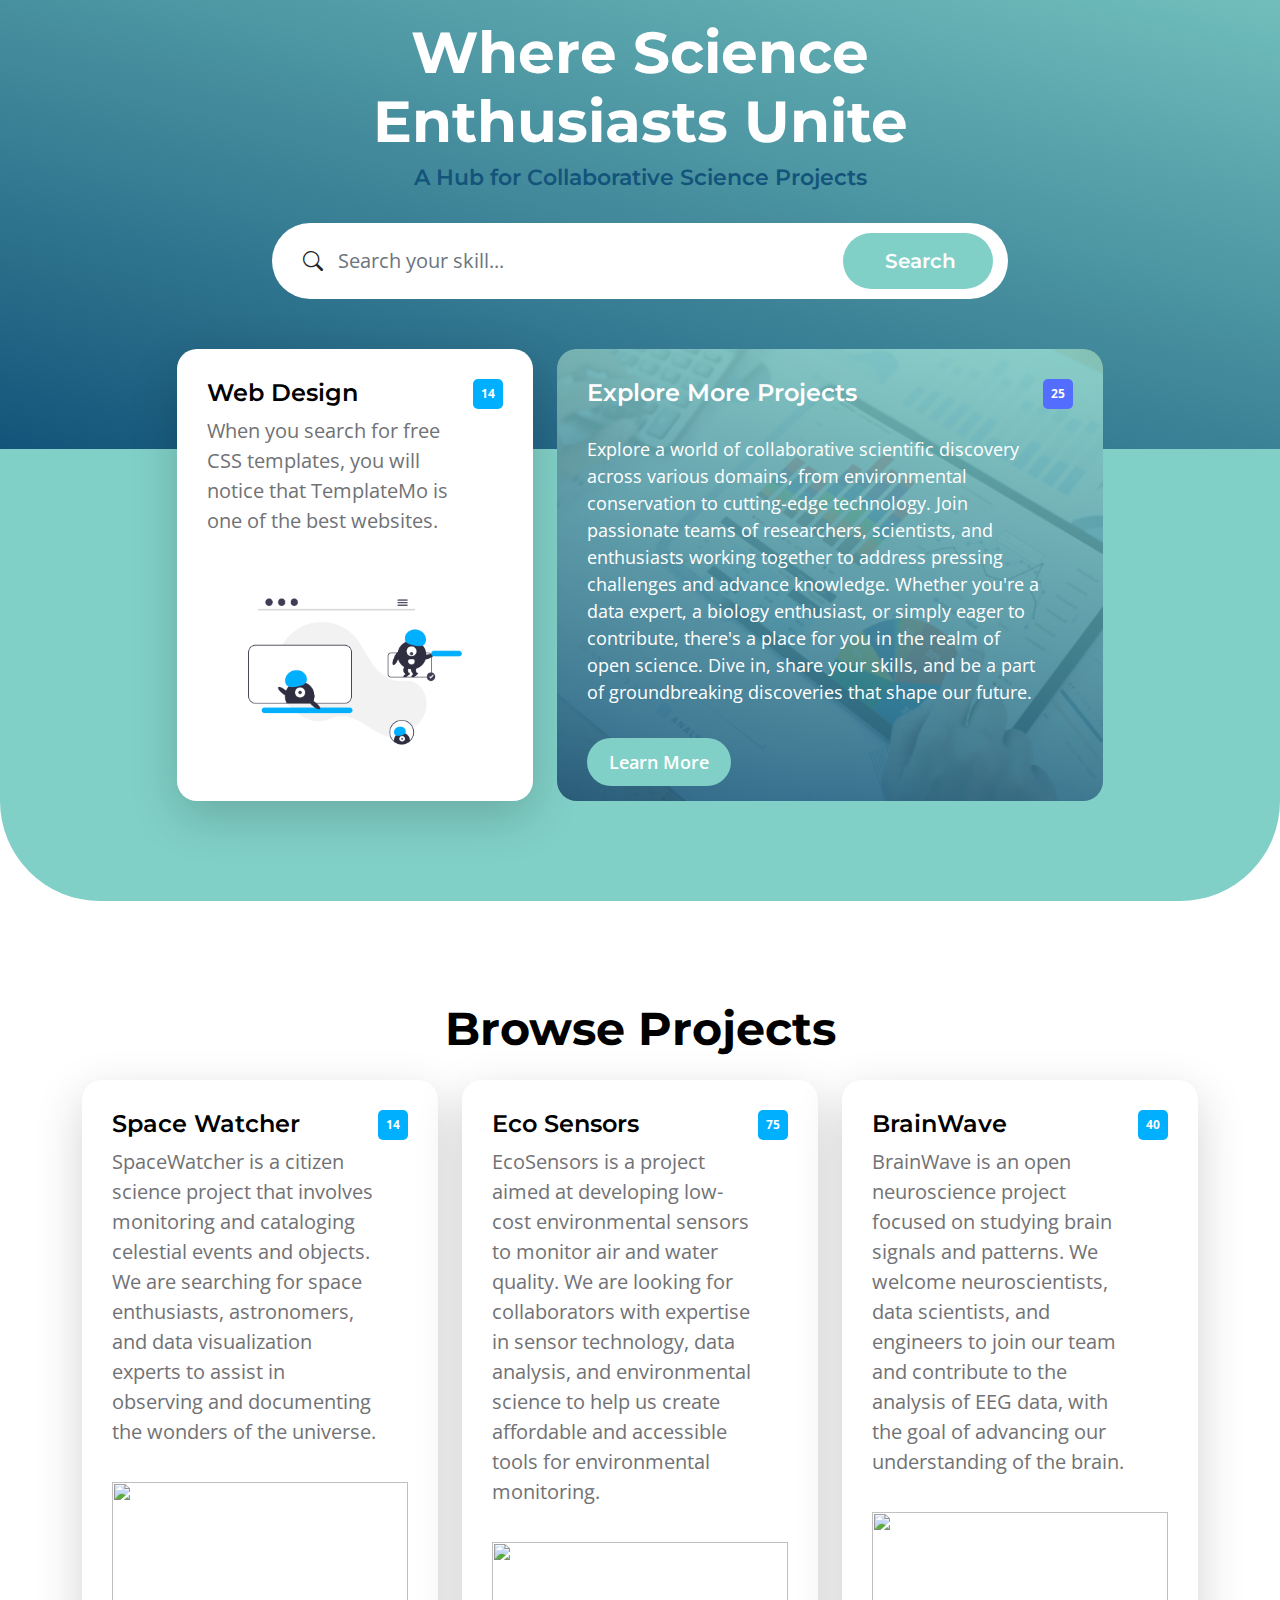
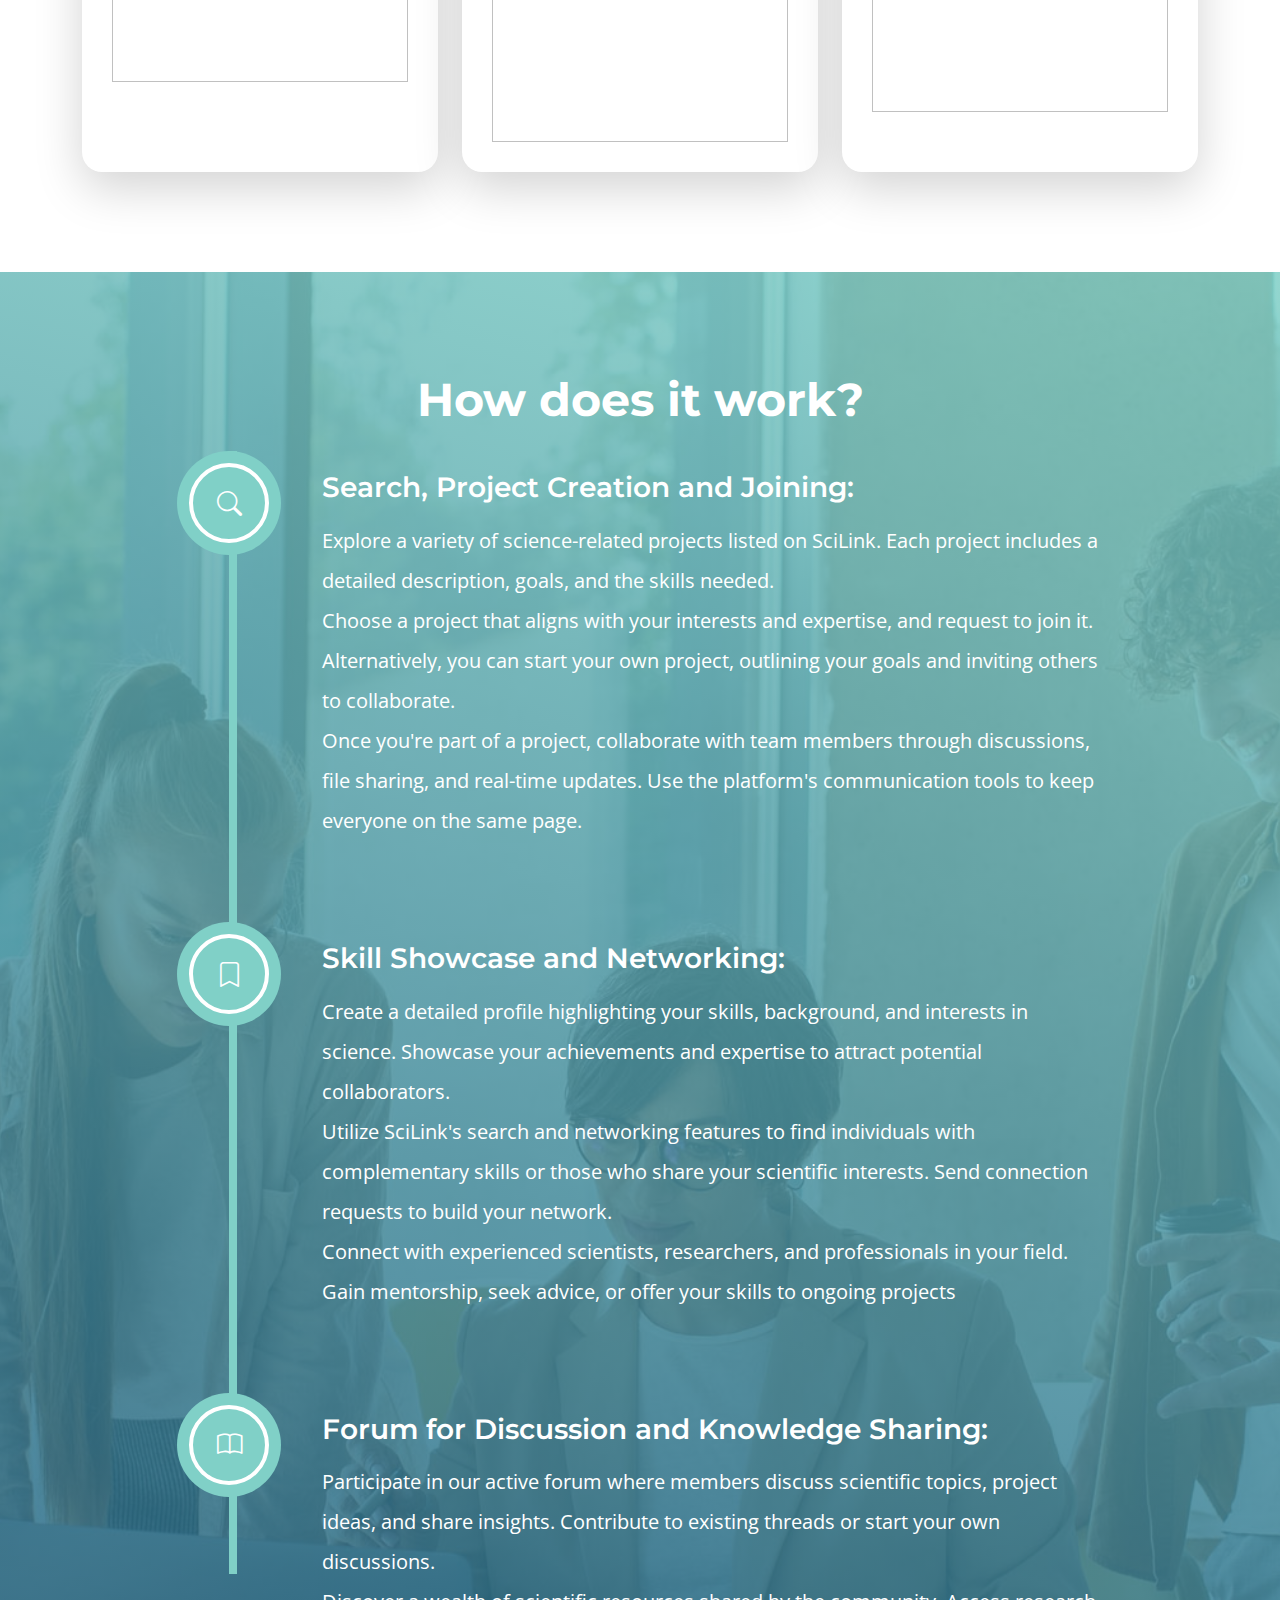
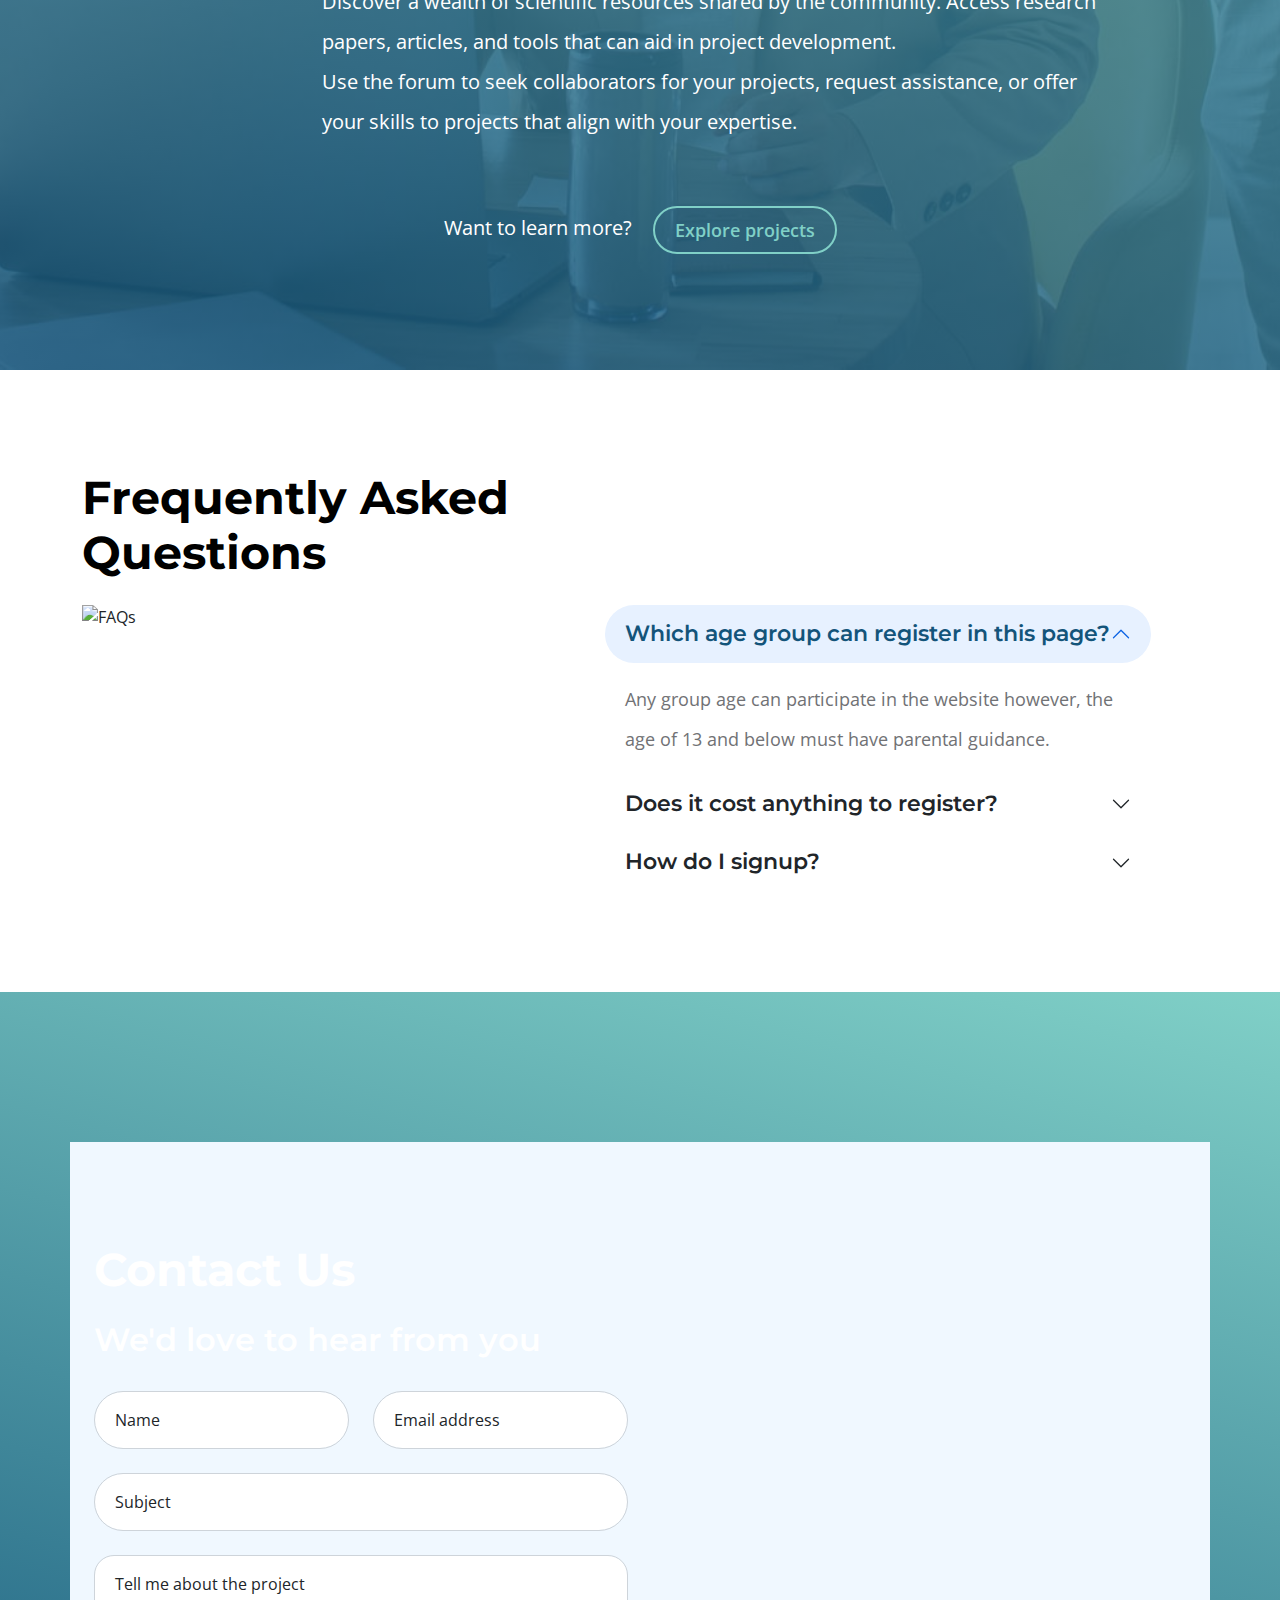
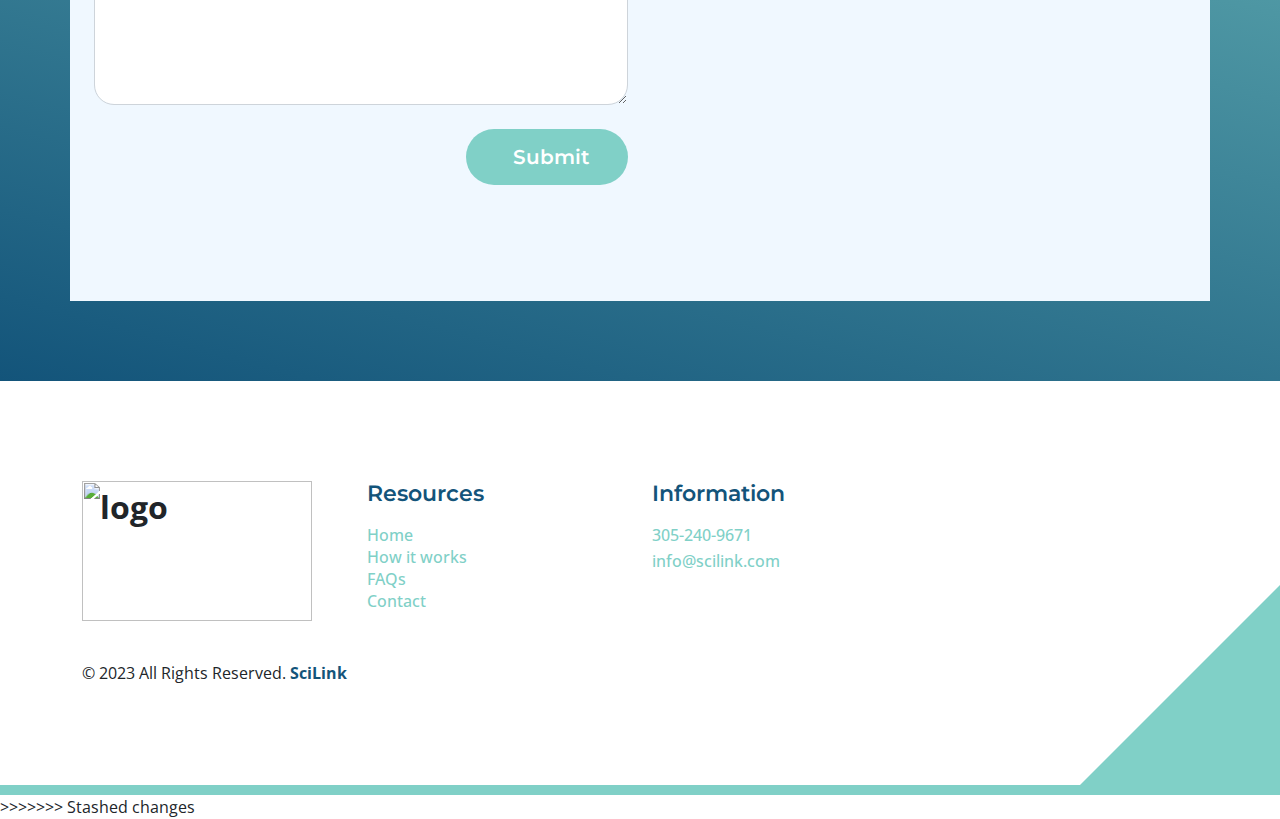
==== commit 16894dc2: "fix" ====
--- a/files/index.html
+++ b/files/index.html
@@ -1,3 +1,791 @@
+<<<<<<< Updated upstream
+<!doctype html>
+<html lang="en">
+    <head>
+        <meta charset="utf-8">
+        <meta name="viewport" content="width=device-width, initial-scale=1">
+
+        <meta name="description" content="">
+        <meta name="author" content="">
+
+        <title>Topic Listing Bootstrap 5 Template</title>
+
+        <!-- CSS FILES -->        
+        <link rel="preconnect" href="https://fonts.googleapis.com">
+        
+        <link rel="preconnect" href="https://fonts.gstatic.com" crossorigin>
+
+        <link href="https://fonts.googleapis.com/css2?family=Montserrat:wght@500;600;700&family=Open+Sans&display=swap" rel="stylesheet">
+                        
+        <link href="css/bootstrap.min.css" rel="stylesheet">
+
+        <link href="css/bootstrap-icons.css" rel="stylesheet">
+
+        <link href="css/templatemo-topic-listing.css" rel="stylesheet">      
+<!--
+
+TemplateMo 590 topic listing
+
+https://templatemo.com/tm-590-topic-listing
+
+-->
+    </head>
+    
+    <body id="top">
+
+        <main>
+
+            <nav class="navbar navbar-expand-lg">
+                <div class="container">
+                    <a class="navbar-brand" href="index.html">
+                        <i class="bi-back"></i>
+                        <span>Topic</span>
+                    </a>
+
+                    <div class="d-lg-none ms-auto me-4">
+                        <a href="#top" class="navbar-icon bi-person smoothscroll"></a>
+                    </div>
+    
+                    <button class="navbar-toggler" type="button" data-bs-toggle="collapse" data-bs-target="#navbarNav" aria-controls="navbarNav" aria-expanded="false" aria-label="Toggle navigation">
+                        <span class="navbar-toggler-icon"></span>
+                    </button>
+    
+                    <div class="collapse navbar-collapse" id="navbarNav">
+                        <ul class="navbar-nav ms-lg-5 me-lg-auto">
+                            <li class="nav-item">
+                                <a class="nav-link click-scroll" href="#section_1">Home</a>
+                            </li>
+
+                            <li class="nav-item">
+                                <a class="nav-link click-scroll" href="#section_2">Browse Topics</a>
+                            </li>
+    
+                            <li class="nav-item">
+                                <a class="nav-link click-scroll" href="#section_3">How it works</a>
+                            </li>
+
+                            <li class="nav-item">
+                                <a class="nav-link click-scroll" href="#section_4">FAQs</a>
+                            </li>
+    
+                            <li class="nav-item">
+                                <a class="nav-link click-scroll" href="#section_5">Contact</a>
+                            </li>
+
+                            <li class="nav-item dropdown">
+                                <a class="nav-link dropdown-toggle" href="#" id="navbarLightDropdownMenuLink" role="button" data-bs-toggle="dropdown" aria-expanded="false">Pages</a>
+
+                                <ul class="dropdown-menu dropdown-menu-light" aria-labelledby="navbarLightDropdownMenuLink">
+                                    <li><a class="dropdown-item" href="topics-listing.html">Topics Listing</a></li>
+
+                                    <li><a class="dropdown-item" href="contact.html">Contact Form</a></li>
+                                </ul>
+                            </li>
+                        </ul>
+
+                        <div class="d-none d-lg-block">
+                            <a href="#top" class="navbar-icon bi-person smoothscroll"></a>
+                        </div>
+                    </div>
+                </div>
+            </nav>
+            
+
+            <section class="hero-section d-flex justify-content-center align-items-center" id="section_1">
+                <div class="container">
+                    <div class="row">
+
+                        <div class="col-lg-8 col-12 mx-auto">
+                            <h1 class="text-white text-center">Discover. Learn. Enjoy</h1>
+
+                            <h6 class="text-center">platform for creatives around the world</h6>
+
+                            <form method="get" class="custom-form mt-4 pt-2 mb-lg-0 mb-5" role="search">
+                                <div class="input-group input-group-lg">
+                                    <span class="input-group-text bi-search" id="basic-addon1">
+                                        
+                                    </span>
+
+                                    <input name="keyword" type="search" class="form-control" id="keyword" placeholder="Design, Code, Marketing, Finance ..." aria-label="Search">
+
+                                    <button type="submit" class="form-control">Search</button>
+                                </div>
+                            </form>
+                        </div>
+
+                    </div>
+                </div>
+            </section>
+
+
+            <section class="featured-section">
+                <div class="container">
+                    <div class="row justify-content-center">
+
+                        <div class="col-lg-4 col-12 mb-4 mb-lg-0">
+                            <div class="custom-block bg-white shadow-lg">
+                                <a href="topics-detail.html">
+                                    <div class="d-flex">
+                                        <div>
+                                            <h5 class="mb-2">Web Design</h5>
+
+                                            <p class="mb-0">When you search for free CSS templates, you will notice that TemplateMo is one of the best websites.</p>
+                                        </div>
+
+                                        <span class="badge bg-design rounded-pill ms-auto">14</span>
+                                    </div>
+
+                                    <img src="images/topics/undraw_Remote_design_team_re_urdx.png" class="custom-block-image img-fluid" alt="">
+                                </a>
+                            </div>
+                        </div>
+
+                        <div class="col-lg-6 col-12">
+                            <div class="custom-block custom-block-overlay">
+                                <div class="d-flex flex-column h-100">
+                                    <img src="images/businesswoman-using-tablet-analysis.jpg" class="custom-block-image img-fluid" alt="">
+
+                                    <div class="custom-block-overlay-text d-flex">
+                                        <div>
+                                            <h5 class="text-white mb-2">Finance</h5>
+
+                                            <p class="text-white">Topic Listing Template includes homepage, listing page, detail page, and contact page. You can feel free to edit and adapt for your CMS requirements.</p>
+
+                                            <a href="topics-detail.html" class="btn custom-btn mt-2 mt-lg-3">Learn More</a>
+                                        </div>
+
+                                        <span class="badge bg-finance rounded-pill ms-auto">25</span>
+                                    </div>
+
+                                    <div class="social-share d-flex">
+                                        <p class="text-white me-4">Share:</p>
+
+                                        <ul class="social-icon">
+                                            <li class="social-icon-item">
+                                                <a href="#" class="social-icon-link bi-twitter"></a>
+                                            </li>
+
+                                            <li class="social-icon-item">
+                                                <a href="#" class="social-icon-link bi-facebook"></a>
+                                            </li>
+
+                                            <li class="social-icon-item">
+                                                <a href="#" class="social-icon-link bi-pinterest"></a>
+                                            </li>
+                                        </ul>
+
+                                        <a href="#" class="custom-icon bi-bookmark ms-auto"></a>
+                                    </div>
+
+                                    <div class="section-overlay"></div>
+                                </div>
+                            </div>
+                        </div>
+
+                    </div>
+                </div>
+            </section>
+
+
+            <section class="explore-section section-padding" id="section_2">
+                <div class="container">
+                    <div class="row">
+
+                        <div class="col-12 text-center">
+                            <h2 class="mb-4">Browse Topics</h1>
+                        </div>
+
+                    </div>
+                </div>
+
+                <div class="container-fluid">
+                    <div class="row">
+                        <ul class="nav nav-tabs" id="myTab" role="tablist">
+                            <li class="nav-item" role="presentation">
+                                <button class="nav-link active" id="design-tab" data-bs-toggle="tab" data-bs-target="#design-tab-pane" type="button" role="tab" aria-controls="design-tab-pane" aria-selected="true">Design</button>
+                            </li>
+
+                            <li class="nav-item" role="presentation">
+                                <button class="nav-link" id="marketing-tab" data-bs-toggle="tab" data-bs-target="#marketing-tab-pane" type="button" role="tab" aria-controls="marketing-tab-pane" aria-selected="false">Marketing</button>
+                            </li>
+
+                            <li class="nav-item" role="presentation">
+                                <button class="nav-link" id="finance-tab" data-bs-toggle="tab" data-bs-target="#finance-tab-pane" type="button" role="tab" aria-controls="finance-tab-pane" aria-selected="false">Finance</button>
+                            </li>
+
+                            <li class="nav-item" role="presentation">
+                                <button class="nav-link" id="music-tab" data-bs-toggle="tab" data-bs-target="#music-tab-pane" type="button" role="tab" aria-controls="music-tab-pane" aria-selected="false">Music</button>
+                            </li>
+
+                            <li class="nav-item" role="presentation">
+                                <button class="nav-link" id="education-tab" data-bs-toggle="tab" data-bs-target="#education-tab-pane" type="button" role="tab" aria-controls="education-tab-pane" aria-selected="false">Education</button>
+                            </li>
+                        </ul>
+                    </div>
+                </div>
+
+                <div class="container">
+                    <div class="row">
+
+                        <div class="col-12">
+                            <div class="tab-content" id="myTabContent">
+                                <div class="tab-pane fade show active" id="design-tab-pane" role="tabpanel" aria-labelledby="design-tab" tabindex="0">
+                                    <div class="row">
+                                        <div class="col-lg-4 col-md-6 col-12 mb-4 mb-lg-0">
+                                            <div class="custom-block bg-white shadow-lg">
+                                                <a href="topics-detail.html">
+                                                    <div class="d-flex">
+                                                        <div>
+                                                            <h5 class="mb-2">Web Design</h5>
+
+                                                            <p class="mb-0">Topic Listing Template based on Bootstrap 5</p>
+                                                        </div>
+
+                                                        <span class="badge bg-design rounded-pill ms-auto">14</span>
+                                                    </div>
+
+                                                    <img src="images/topics/undraw_Remote_design_team_re_urdx.png" class="custom-block-image img-fluid" alt="">
+                                                </a>
+                                            </div>
+                                        </div>
+
+                                        <div class="col-lg-4 col-md-6 col-12 mb-4 mb-lg-0">
+                                            <div class="custom-block bg-white shadow-lg">
+                                                <a href="topics-detail.html">
+                                                    <div class="d-flex">
+                                                        <div>
+                                                            <h5 class="mb-2">Graphic</h5>
+
+                                                                <p class="mb-0">Lorem Ipsum dolor sit amet consectetur</p>
+                                                        </div>
+
+                                                        <span class="badge bg-design rounded-pill ms-auto">75</span>
+                                                    </div>
+
+                                                    <img src="images/topics/undraw_Redesign_feedback_re_jvm0.png" class="custom-block-image img-fluid" alt="">
+                                                </a>
+                                            </div>
+                                        </div>
+
+                                        <div class="col-lg-4 col-md-6 col-12">
+                                            <div class="custom-block bg-white shadow-lg">
+                                                <a href="topics-detail.html">
+                                                    <div class="d-flex">
+                                                        <div>
+                                                            <h5 class="mb-2">Logo Design</h5>
+
+                                                                <p class="mb-0">Lorem Ipsum dolor sit amet consectetur</p>
+                                                        </div>
+
+                                                        <span class="badge bg-design rounded-pill ms-auto">100</span>
+                                                    </div>
+
+                                                    <img src="images/topics/colleagues-working-cozy-office-medium-shot.png" class="custom-block-image img-fluid" alt="">
+                                                </a>
+                                            </div>
+                                        </div>
+                                    </div>
+                                </div>
+
+                                <div class="tab-pane fade" id="marketing-tab-pane" role="tabpanel" aria-labelledby="marketing-tab" tabindex="0">
+                                    <div class="row">
+                                        <div class="col-lg-4 col-md-6 col-12 mb-4 mb-lg-3">
+                                                <div class="custom-block bg-white shadow-lg">
+                                                    <a href="topics-detail.html">
+                                                        <div class="d-flex">
+                                                            <div>
+                                                                <h5 class="mb-2">Advertising</h5>
+
+                                                                <p class="mb-0">Lorem Ipsum dolor sit amet consectetur</p>
+                                                            </div>
+
+                                                            <span class="badge bg-advertising rounded-pill ms-auto">30</span>
+                                                        </div>
+
+                                                        <img src="images/topics/undraw_online_ad_re_ol62.png" class="custom-block-image img-fluid" alt="">
+                                                    </a>
+                                                </div>
+                                            </div>
+
+                                            <div class="col-lg-4 col-md-6 col-12 mb-4 mb-lg-3">
+                                                <div class="custom-block bg-white shadow-lg">
+                                                    <a href="topics-detail.html">
+                                                        <div class="d-flex">
+                                                            <div>
+                                                                <h5 class="mb-2">Video Content</h5>
+
+                                                                <p class="mb-0">Lorem Ipsum dolor sit amet consectetur</p>
+                                                            </div>
+
+                                                            <span class="badge bg-advertising rounded-pill ms-auto">65</span>
+                                                        </div>
+
+                                                        <img src="images/topics/undraw_Group_video_re_btu7.png" class="custom-block-image img-fluid" alt="">
+                                                    </a>
+                                                </div>
+                                            </div>
+
+                                            <div class="col-lg-4 col-md-6 col-12">
+                                                <div class="custom-block bg-white shadow-lg">
+                                                    <a href="topics-detail.html">
+                                                        <div class="d-flex">
+                                                            <div>
+                                                                <h5 class="mb-2">Viral Tweet</h5>
+
+                                                                <p class="mb-0">Lorem Ipsum dolor sit amet consectetur</p>
+                                                            </div>
+
+                                                            <span class="badge bg-advertising rounded-pill ms-auto">50</span>
+                                                        </div>
+
+                                                        <img src="images/topics/undraw_viral_tweet_gndb.png" class="custom-block-image img-fluid" alt="">
+                                                    </a>
+                                                </div>
+                                            </div>
+                                        </div>
+                                  </div>
+
+                                <div class="tab-pane fade" id="finance-tab-pane" role="tabpanel" aria-labelledby="finance-tab" tabindex="0">   <div class="row">
+                                        <div class="col-lg-6 col-md-6 col-12 mb-4 mb-lg-0">
+                                            <div class="custom-block bg-white shadow-lg">
+                                                <a href="topics-detail.html">
+                                                    <div class="d-flex">
+                                                        <div>
+                                                            <h5 class="mb-2">Investment</h5>
+
+                                                            <p class="mb-0">Lorem Ipsum dolor sit amet consectetur</p>
+                                                        </div>
+
+                                                        <span class="badge bg-finance rounded-pill ms-auto">30</span>
+                                                    </div>
+
+                                                    <img src="images/topics/undraw_Finance_re_gnv2.png" class="custom-block-image img-fluid" alt="">
+                                                </a>
+                                            </div>
+                                        </div>
+
+                                        <div class="col-lg-6 col-md-6 col-12">
+                                            <div class="custom-block custom-block-overlay">
+                                                <div class="d-flex flex-column h-100">
+                                                    <img src="images/businesswoman-using-tablet-analysis-graph-company-finance-strategy-statistics-success-concept-planning-future-office-room.jpg" class="custom-block-image img-fluid" alt="">
+
+                                                    <div class="custom-block-overlay-text d-flex">
+                                                        <div>
+                                                            <h5 class="text-white mb-2">Finance</h5>
+
+                                                            <p class="text-white">Lorem ipsum dolor, sit amet consectetur adipisicing elit. Sint animi necessitatibus aperiam repudiandae nam omnis</p>
+
+                                                            <a href="topics-detail.html" class="btn custom-btn mt-2 mt-lg-3">Learn More</a>
+                                                        </div>
+
+                                                        <span class="badge bg-finance rounded-pill ms-auto">25</span>
+                                                    </div>
+
+                                                    <div class="social-share d-flex">
+                                                        <p class="text-white me-4">Share:</p>
+
+                                                        <ul class="social-icon">
+                                                            <li class="social-icon-item">
+                                                                <a href="#" class="social-icon-link bi-twitter"></a>
+                                                            </li>
+
+                                                            <li class="social-icon-item">
+                                                                <a href="#" class="social-icon-link bi-facebook"></a>
+                                                            </li>
+
+                                                            <li class="social-icon-item">
+                                                                <a href="#" class="social-icon-link bi-pinterest"></a>
+                                                            </li>
+                                                        </ul>
+
+                                                        <a href="#" class="custom-icon bi-bookmark ms-auto"></a>
+                                                    </div>
+
+                                                    <div class="section-overlay"></div>
+                                                </div>
+                                            </div>
+                                        </div>
+                                    </div>
+                                </div>
+
+                                <div class="tab-pane fade" id="music-tab-pane" role="tabpanel" aria-labelledby="music-tab" tabindex="0">
+                                    <div class="row">
+                                        <div class="col-lg-4 col-md-6 col-12 mb-4 mb-lg-3">
+                                            <div class="custom-block bg-white shadow-lg">
+                                                <a href="topics-detail.html">
+                                                    <div class="d-flex">
+                                                        <div>
+                                                            <h5 class="mb-2">Composing Song</h5>
+
+                                                            <p class="mb-0">Lorem Ipsum dolor sit amet consectetur</p>
+                                                        </div>
+
+                                                        <span class="badge bg-music rounded-pill ms-auto">45</span>
+                                                    </div>
+
+                                                    <img src="images/topics/undraw_Compose_music_re_wpiw.png" class="custom-block-image img-fluid" alt="">
+                                                </a>
+                                            </div>
+                                        </div>
+
+                                        <div class="col-lg-4 col-md-6 col-12 mb-4 mb-lg-3">
+                                            <div class="custom-block bg-white shadow-lg">
+                                                <a href="topics-detail.html">
+                                                    <div class="d-flex">
+                                                        <div>
+                                                            <h5 class="mb-2">Online Music</h5>
+
+                                                            <p class="mb-0">Lorem Ipsum dolor sit amet consectetur</p>
+                                                        </div>
+
+                                                        <span class="badge bg-music rounded-pill ms-auto">45</span>
+                                                    </div>
+
+                                                    <img src="images/topics/undraw_happy_music_g6wc.png" class="custom-block-image img-fluid" alt="">
+                                                </a>
+                                            </div>
+                                        </div>
+
+                                        <div class="col-lg-4 col-md-6 col-12">
+                                            <div class="custom-block bg-white shadow-lg">
+                                                <a href="topics-detail.html">
+                                                    <div class="d-flex">
+                                                        <div>
+                                                            <h5 class="mb-2">Podcast</h5>
+
+                                                            <p class="mb-0">Lorem Ipsum dolor sit amet consectetur</p>
+                                                        </div>
+
+                                                        <span class="badge bg-music rounded-pill ms-auto">20</span>
+                                                    </div>
+
+                                                    <img src="images/topics/undraw_Podcast_audience_re_4i5q.png" class="custom-block-image img-fluid" alt="">
+                                                </a>
+                                            </div>
+                                        </div>
+                                    </div>
+                                </div>
+
+                                <div class="tab-pane fade" id="education-tab-pane" role="tabpanel" aria-labelledby="education-tab" tabindex="0">
+                                    <div class="row">
+                                        <div class="col-lg-6 col-md-6 col-12 mb-4 mb-lg-3">
+                                            <div class="custom-block bg-white shadow-lg">
+                                                <a href="topics-detail.html">
+                                                    <div class="d-flex">
+                                                        <div>
+                                                            <h5 class="mb-2">Graduation</h5>
+
+                                                            <p class="mb-0">Lorem Ipsum dolor sit amet consectetur</p>
+                                                        </div>
+
+                                                        <span class="badge bg-education rounded-pill ms-auto">80</span>
+                                                    </div>
+
+                                                    <img src="images/topics/undraw_Graduation_re_gthn.png" class="custom-block-image img-fluid" alt="">
+                                                </a>
+                                            </div>
+                                        </div>
+
+                                        <div class="col-lg-6 col-md-6 col-12">
+                                            <div class="custom-block bg-white shadow-lg">
+                                                <a href="topics-detail.html">
+                                                    <div class="d-flex">
+                                                        <div>
+                                                            <h5 class="mb-2">Educator</h5>
+
+                                                            <p class="mb-0">Lorem Ipsum dolor sit amet consectetur</p>
+                                                        </div>
+
+                                                        <span class="badge bg-education rounded-pill ms-auto">75</span>
+                                                    </div>
+
+                                                    <img src="images/topics/undraw_Educator_re_ju47.png" class="custom-block-image img-fluid" alt="">
+                                                </a>
+                                            </div>
+                                        </div>
+                                    </div>
+                                </div>
+                            </div>
+
+                    </div>
+                </div>
+            </section>
+
+
+            <section class="timeline-section section-padding" id="section_3">
+                <div class="section-overlay"></div>
+
+                <div class="container">
+                    <div class="row">
+
+                        <div class="col-12 text-center">
+                            <h2 class="text-white mb-4">How does it work?</h1>
+                        </div>
+
+                        <div class="col-lg-10 col-12 mx-auto">
+                            <div class="timeline-container">
+                                <ul class="vertical-scrollable-timeline" id="vertical-scrollable-timeline">
+                                    <div class="list-progress">
+                                        <div class="inner"></div>
+                                    </div>
+
+                                    <li>
+                                        <h4 class="text-white mb-3">Search your favourite topic</h4>
+
+                                        <p class="text-white">Lorem ipsum dolor sit amet consectetur adipisicing elit. Reiciendis, cumque magnam? Sequi, cupiditate quibusdam alias illum sed esse ad dignissimos libero sunt, quisquam numquam aliquam? Voluptas, accusamus omnis?</p>
+
+                                        <div class="icon-holder">
+                                          <i class="bi-search"></i>
+                                        </div>
+                                    </li>
+                                    
+                                    <li>
+                                        <h4 class="text-white mb-3">Bookmark &amp; Keep it for yourself</h4>
+
+                                        <p class="text-white">Lorem ipsum dolor, sit amet consectetur adipisicing elit. Sint animi necessitatibus aperiam repudiandae nam omnis est vel quo, nihil repellat quia velit error modi earum similique odit labore. Doloremque, repudiandae?</p>
+
+                                        <div class="icon-holder">
+                                          <i class="bi-bookmark"></i>
+                                        </div>
+                                    </li>
+
+                                    <li>
+                                        <h4 class="text-white mb-3">Read &amp; Enjoy</h4>
+
+                                        <p class="text-white">Lorem, ipsum dolor sit amet consectetur adipisicing elit. Animi vero quisquam, rem assumenda similique voluptas distinctio, iste est hic eveniet debitis ut ducimus beatae id? Quam culpa deleniti officiis autem?</p>
+
+                                        <div class="icon-holder">
+                                          <i class="bi-book"></i>
+                                        </div>
+                                    </li>
+                                </ul>
+                            </div>
+                        </div>
+
+                        <div class="col-12 text-center mt-5">
+                            <p class="text-white">
+                                Want to learn more?
+                                <a href="#" class="btn custom-btn custom-border-btn ms-3">Check out Youtube</a>
+                            </p>
+                        </div>
+                    </div>
+                </div>
+            </section>
+
+
+            <section class="faq-section section-padding" id="section_4">
+                <div class="container">
+                    <div class="row">
+
+                        <div class="col-lg-6 col-12">
+                            <h2 class="mb-4">Frequently Asked Questions</h2>
+                        </div>
+
+                        <div class="clearfix"></div>
+
+                        <div class="col-lg-5 col-12">
+                            <img src="images/faq_graphic.jpg" class="img-fluid" alt="FAQs">
+                        </div>
+
+                        <div class="col-lg-6 col-12 m-auto">
+                            <div class="accordion" id="accordionExample">
+                                <div class="accordion-item">
+                                    <h2 class="accordion-header" id="headingOne">
+                                        <button class="accordion-button" type="button" data-bs-toggle="collapse" data-bs-target="#collapseOne" aria-expanded="true" aria-controls="collapseOne">
+                                        What is Topic Listing?
+                                        </button>
+                                    </h2>
+
+                                    <div id="collapseOne" class="accordion-collapse collapse show" aria-labelledby="headingOne" data-bs-parent="#accordionExample">
+                                        <div class="accordion-body">
+                                            Topic Listing is free Bootstrap 5 CSS template. <strong>You are not allowed to redistribute this template</strong> on any other template collection website without our permission. Please contact TemplateMo for more detail. Thank you.
+                                        </div>
+                                    </div>
+                                </div>
+
+                                <div class="accordion-item">
+                                    <h2 class="accordion-header" id="headingTwo">
+                                        <button class="accordion-button collapsed" type="button" data-bs-toggle="collapse" data-bs-target="#collapseTwo" aria-expanded="false" aria-controls="collapseTwo">
+                                        How to find a topic?
+                                    </button>
+                                    </h2>
+
+                                    <div id="collapseTwo" class="accordion-collapse collapse" aria-labelledby="headingTwo" data-bs-parent="#accordionExample">
+                                        <div class="accordion-body">
+                                            You can search on Google with <strong>keywords</strong> such as templatemo portfolio, templatemo one-page layouts, photography, digital marketing, etc.
+                                        </div>
+                                    </div>
+                                </div>
+
+                                <div class="accordion-item">
+                                    <h2 class="accordion-header" id="headingThree">
+                                        <button class="accordion-button collapsed" type="button" data-bs-toggle="collapse" data-bs-target="#collapseThree" aria-expanded="false" aria-controls="collapseThree">
+                                        Does it need to paid?
+                                    </button>
+                                    </h2>
+
+                                    <div id="collapseThree" class="accordion-collapse collapse" aria-labelledby="headingThree" data-bs-parent="#accordionExample">
+                                        <div class="accordion-body">
+                                            You can modify any of this with custom CSS or overriding our default variables. It's also worth noting that just about any HTML can go within the <code>.accordion-body</code>, though the transition does limit overflow.
+                                        </div>
+                                    </div>
+                                </div>
+                            </div>
+                        </div>
+
+                    </div>
+                </div>
+            </section>
+
+
+            <section class="contact-section section-padding section-bg" id="section_5">
+                <div class="container">
+                    <div class="row">
+
+                        <div class="col-lg-12 col-12 text-center">
+                            <h2 class="mb-5">Get in touch</h2>
+                        </div>
+
+                        <div class="col-lg-5 col-12 mb-4 mb-lg-0">
+                            <iframe class="google-map" src="https://www.google.com/maps/embed?pb=!1m18!1m12!1m3!1d2595.065641062665!2d-122.4230416990949!3d37.80335401520422!2m3!1f0!2f0!3f0!3m2!1i1024!2i768!4f13.1!3m3!1m2!1s0x80858127459fabad%3A0x808ba520e5e9edb7!2sFrancisco%20Park!5e1!3m2!1sen!2sth!4v1684340239744!5m2!1sen!2sth" width="100%" height="250" style="border:0;" allowfullscreen="" loading="lazy" referrerpolicy="no-referrer-when-downgrade"></iframe>
+                        </div>
+
+                        <div class="col-lg-3 col-md-6 col-12 mb-3 mb-lg- mb-md-0 ms-auto">
+                            <h4 class="mb-3">Head office</h4>
+
+                            <p>Bay St &amp;, Larkin St, San Francisco, CA 94109, United States</p>
+
+                            <hr>
+
+                            <p class="d-flex align-items-center mb-1">
+                                <span class="me-2">Phone</span>
+
+                                <a href="tel: 305-240-9671" class="site-footer-link">
+                                    305-240-9671
+                                </a>
+                            </p>
+
+                            <p class="d-flex align-items-center">
+                                <span class="me-2">Email</span>
+
+                                <a href="mailto:info@company.com" class="site-footer-link">
+                                    info@company.com
+                                </a>
+                            </p>
+                        </div>
+
+                        <div class="col-lg-3 col-md-6 col-12 mx-auto">
+                            <h4 class="mb-3">Dubai office</h4>
+
+                            <p>Burj Park, Downtown Dubai, United Arab Emirates</p>
+
+                            <hr>
+
+                            <p class="d-flex align-items-center mb-1">
+                                <span class="me-2">Phone</span>
+
+                                <a href="tel: 110-220-3400" class="site-footer-link">
+                                    110-220-3400
+                                </a>
+                            </p>
+
+                            <p class="d-flex align-items-center">
+                                <span class="me-2">Email</span>
+
+                                <a href="mailto:info@company.com" class="site-footer-link">
+                                    info@company.com
+                                </a>
+                            </p>
+                        </div>
+
+                    </div>
+                </div>
+            </section>
+        </main>
+
+<footer class="site-footer section-padding">
+            <div class="container">
+                <div class="row">
+
+                    <div class="col-lg-3 col-12 mb-4 pb-2">
+                        <a class="navbar-brand mb-2" href="index.html">
+                            <i class="bi-back"></i>
+                            <span>Topic</span>
+                        </a>
+                    </div>
+
+                    <div class="col-lg-3 col-md-4 col-6">
+                        <h6 class="site-footer-title mb-3">Resources</h6>
+
+                        <ul class="site-footer-links">
+                            <li class="site-footer-link-item">
+                                <a href="#" class="site-footer-link">Home</a>
+                            </li>
+
+                            <li class="site-footer-link-item">
+                                <a href="#" class="site-footer-link">How it works</a>
+                            </li>
+
+                            <li class="site-footer-link-item">
+                                <a href="#" class="site-footer-link">FAQs</a>
+                            </li>
+
+                            <li class="site-footer-link-item">
+                                <a href="#" class="site-footer-link">Contact</a>
+                            </li>
+                        </ul>
+                    </div>
+
+                    <div class="col-lg-3 col-md-4 col-6 mb-4 mb-lg-0">
+                        <h6 class="site-footer-title mb-3">Information</h6>
+
+                        <p class="text-white d-flex mb-1">
+                            <a href="tel: 305-240-9671" class="site-footer-link">
+                                305-240-9671
+                            </a>
+                        </p>
+
+                        <p class="text-white d-flex">
+                            <a href="mailto:info@company.com" class="site-footer-link">
+                                info@company.com
+                            </a>
+                        </p>
+                    </div>
+
+                    <div class="col-lg-3 col-md-4 col-12 mt-4 mt-lg-0 ms-auto">
+                        <div class="dropdown">
+                            <button class="btn btn-secondary dropdown-toggle" type="button" data-bs-toggle="dropdown" aria-expanded="false">
+                            English</button>
+
+                            <ul class="dropdown-menu">
+                                <li><button class="dropdown-item" type="button">Thai</button></li>
+
+                                <li><button class="dropdown-item" type="button">Myanmar</button></li>
+
+                                <li><button class="dropdown-item" type="button">Arabic</button></li>
+                            </ul>
+                        </div>
+
+                        <p class="copyright-text mt-lg-5 mt-4">Copyright © 2048 Topic Listing Center. All rights reserved.
+                        <br><br>Design: <a rel="nofollow" href="https://templatemo.com" target="_blank">TemplateMo</a></p>
+                        
+                    </div>
+
+                </div>
+            </div>
+        </footer>
+
+
+        <!-- JAVASCRIPT FILES -->
+        <script src="js/jquery.min.js"></script>
+        <script src="js/bootstrap.bundle.min.js"></script>
+        <script src="js/jquery.sticky.js"></script>
+        <script src="js/click-scroll.js"></script>
+        <script src="js/custom.js"></script>
+
+    </body>
+</html>
+=======
 <!DOCTYPE html>
 <html lang="en" dir="ltr">
 
@@ -13,7 +801,7 @@
   <title>SciLink</title>
 
   <!-- This is a link to view favicon in browsers tab  -->
-  <link href="images/favicon.png" rel="icon">
+  <link href="./images/logo.png" rel="icon">
 
   <!-- linking Google Fonts -->
   <link href="https://fonts.googleapis.com/css2?family=Montserrat:wght@500;600;700&family=Open+Sans&display=swap" rel="stylesheet">
@@ -42,7 +830,7 @@
     <nav class="navbar navbar-expand-lg">
       <div class="container">
         <a class="navbar-brand" href="index.html">
-          <img src="images/logo.png" alt="logo" width="150px" height="80px">
+          <img src="static/images/logo.png" alt="logo" width="150px" height="80px">
         </a>
 
         <div class="d-lg-none ms-auto me-4">
@@ -83,7 +871,7 @@
           </ul>
 
           <div class="d-none d-lg-block">
-            <a href="static/signup.html" class="navbar-icon bi-person smoothscroll"></a>
+            <a href="signup.html" class="navbar-icon bi-person smoothscroll"></a>
           </div>
         </div>
       </div>
@@ -146,17 +934,17 @@
 
                 <div class="custom-block-overlay-text d-flex">
                   <div>
-                    <h5 class="text-white mb-2">Finance</h5>
-
-                    <p class="text-white">Topic Listing Template includes homepage, listing page, detail page, and contact page. You can feel free to edit and adapt for your CMS requirements.</p>
-
-                    <a href="topics-detail.html" class="btn custom-btn mt-2 mt-lg-3">Learn More</a>
+                    <h5 class="text-white mb-2">Explore More Projects</h5>
+
+                    <p class="text-white" style="font-size: large; padding-top: 20px;">Explore a world of collaborative scientific discovery across various domains, from environmental conservation to cutting-edge technology. Join passionate teams of researchers, scientists, and enthusiasts working together to address pressing challenges and advance knowledge. Whether you're a data expert, a biology enthusiast, or simply eager to contribute, there's a place for you in the realm of open science. Dive in, share your skills, and be a part of groundbreaking discoveries that shape our future.</p>
+
+                    <a href="./static/topics-listing.html" class="btn custom-btn mt-2 mt-lg-3">Learn More</a>
                   </div>
 
                   <span class="badge bg-finance rounded-pill ms-auto">25</span>
                 </div>
 
-                <div class="social-share d-flex">
+                <!-- <div class="social-share d-flex">
                   <p class="text-white me-4">Share:</p>
 
                   <ul class="social-icon">
@@ -174,7 +962,7 @@
                   </ul>
 
                   <a href="#" class="custom-icon bi-bookmark ms-auto"></a>
-                </div>
+                </div> -->
 
                 <div class="section-overlay"></div>
               </div>
@@ -206,18 +994,18 @@
                 <div class="row">
                   <div class="col-lg-4 col-md-6 col-12 mb-4 mb-lg-0">
                     <div class="custom-block bg-white shadow-lg">
-                      <a href="topics-detail.html">
+                      <a href="./static/topics-detail.html">
                         <div class="d-flex">
                           <div>
-                            <h5 class="mb-2">Web Design</h5>
-
-                            <p class="mb-0">Topic Listing Template based on Bootstrap 5</p>
+                            <h5 class="mb-2">Space Watcher</h5>
+
+                            <p class="mb-0">SpaceWatcher is a citizen science project that involves monitoring and cataloging celestial events and objects. We are searching for space enthusiasts, astronomers, and data visualization experts to assist in observing and documenting the wonders of the universe.</p>
                           </div>
 
                           <span class="badge bg-design rounded-pill ms-auto">14</span>
                         </div>
 
-                        <img src="images/topics/undraw_Remote_design_team_re_urdx.png" class="custom-block-image img-fluid" alt="">
+                        <img src="/static/images/projects/1pOJkaHY.png" class="custom-block-image img-fluid" alt="">
                       </a>
                     </div>
                   </div>
@@ -227,15 +1015,15 @@
                       <a href="topics-detail.html">
                         <div class="d-flex">
                           <div>
-                            <h5 class="mb-2">Graphic</h5>
-
-                            <p class="mb-0">Lorem Ipsum dolor sit amet consectetur</p>
+                            <h5 class="mb-2">Eco Sensors</h5>
+
+                            <p class="mb-0">EcoSensors is a project aimed at developing low-cost environmental sensors to monitor air and water quality. We are looking for collaborators with expertise in sensor technology, data analysis, and environmental science to help us create affordable and accessible tools for environmental monitoring.</p>
                           </div>
 
                           <span class="badge bg-design rounded-pill ms-auto">75</span>
                         </div>
 
-                        <img src="images/topics/undraw_Redesign_feedback_re_jvm0.png" class="custom-block-image img-fluid" alt="">
+                        <img src="/static/images/projects/McxheMui.png" class="custom-block-image img-fluid" alt="">
                       </a>
                     </div>
                   </div>
@@ -245,15 +1033,15 @@
                       <a href="topics-detail.html">
                         <div class="d-flex">
                           <div>
-                            <h5 class="mb-2">Logo Design</h5>
-
-                            <p class="mb-0">Lorem Ipsum dolor sit amet consectetur</p>
+                            <h5 class="mb-2">BrainWave</h5>
+
+                            <p class="mb-0">BrainWave is an open neuroscience project focused on studying brain signals and patterns. We welcome neuroscientists, data scientists, and engineers to join our team and contribute to the analysis of EEG data, with the goal of advancing our understanding of the brain.</p>
                           </div>
 
-                          <span class="badge bg-design rounded-pill ms-auto">100</span>
+                          <span class="badge bg-design rounded-pill ms-auto">40</span>
                         </div>
 
-                        <img src="images/topics/colleagues-working-cozy-office-medium-shot.png" class="custom-block-image img-fluid" alt="">
+                        <img src="/static/images/projects/tT2mJ8YG.png" class="custom-block-image img-fluid" alt="">
                       </a>
                     </div>
                   </div>
@@ -351,7 +1139,7 @@
           <div class="clearfix"></div>
 
           <div class="col-lg-5 col-12">
-            <img src="images/faq_graphic.jpg" class="img-fluid" alt="FAQs">
+            <img src="static/images/faq_graphic.jpg" class="img-fluid" alt="FAQs">
           </div>
 
           <div class="col-lg-6 col-12 m-auto">
@@ -359,14 +1147,13 @@
               <div class="accordion-item">
                 <h2 class="accordion-header" id="headingOne">
                   <button class="accordion-button" type="button" data-bs-toggle="collapse" data-bs-target="#collapseOne" aria-expanded="true" aria-controls="collapseOne">
-                    What is Topic Listing?
+                    Which age group can register in this page?
                   </button>
                 </h2>
 
                 <div id="collapseOne" class="accordion-collapse collapse show" aria-labelledby="headingOne" data-bs-parent="#accordionExample">
                   <div class="accordion-body">
-                    Topic Listing is free Bootstrap 5 CSS template. <strong>You are not allowed to redistribute this template</strong> on any other template collection website without our permission. Please contact TemplateMo for more
-                    detail. Thank you.
+                    Any group age can participate  in the website however, the age of 13 and below must have parental guidance. 
                   </div>
                 </div>
               </div>
@@ -374,28 +1161,26 @@
               <div class="accordion-item">
                 <h2 class="accordion-header" id="headingTwo">
                   <button class="accordion-button collapsed" type="button" data-bs-toggle="collapse" data-bs-target="#collapseTwo" aria-expanded="false" aria-controls="collapseTwo">
-                    How to find a topic?
+                    Does it cost anything to register?
                   </button>
                 </h2>
 
                 <div id="collapseTwo" class="accordion-collapse collapse" aria-labelledby="headingTwo" data-bs-parent="#accordionExample">
                   <div class="accordion-body">
-                    You can search on Google with <strong>keywords</strong> such as templatemo portfolio, templatemo one-page layouts, photography, digital marketing, etc.
-                  </div>
+                    It does not cost anything for anyone to register.                  </div>
                 </div>
               </div>
 
               <div class="accordion-item">
                 <h2 class="accordion-header" id="headingThree">
                   <button class="accordion-button collapsed" type="button" data-bs-toggle="collapse" data-bs-target="#collapseThree" aria-expanded="false" aria-controls="collapseThree">
-                    Does it need to paid?
+                    How do I signup?
                   </button>
                 </h2>
 
                 <div id="collapseThree" class="accordion-collapse collapse" aria-labelledby="headingThree" data-bs-parent="#accordionExample">
                   <div class="accordion-body">
-                    You can modify any of this with custom CSS or overriding our default variables. It's also worth noting that just about any HTML can go within the <code>.accordion-body</code>, though the transition does limit overflow.
-                  </div>
+                    You just require a gmail account for authentication and a password that is unique.                  </div>
                 </div>
               </div>
             </div>
@@ -516,7 +1301,7 @@
 
           <div class="col-lg-3 col-12 mb-4 pb-2">
             <a class="navbar-brand mb-2" href="index.html">
-              <img src="images/logo.png" alt="logo" width="230px" height="140px">
+              <img src="static/images/logo.png" alt="logo" width="230px" height="140px">
             </a>
           </div>
 
@@ -590,3 +1375,4 @@
   </body>
 
   </html>
+>>>>>>> Stashed changes
